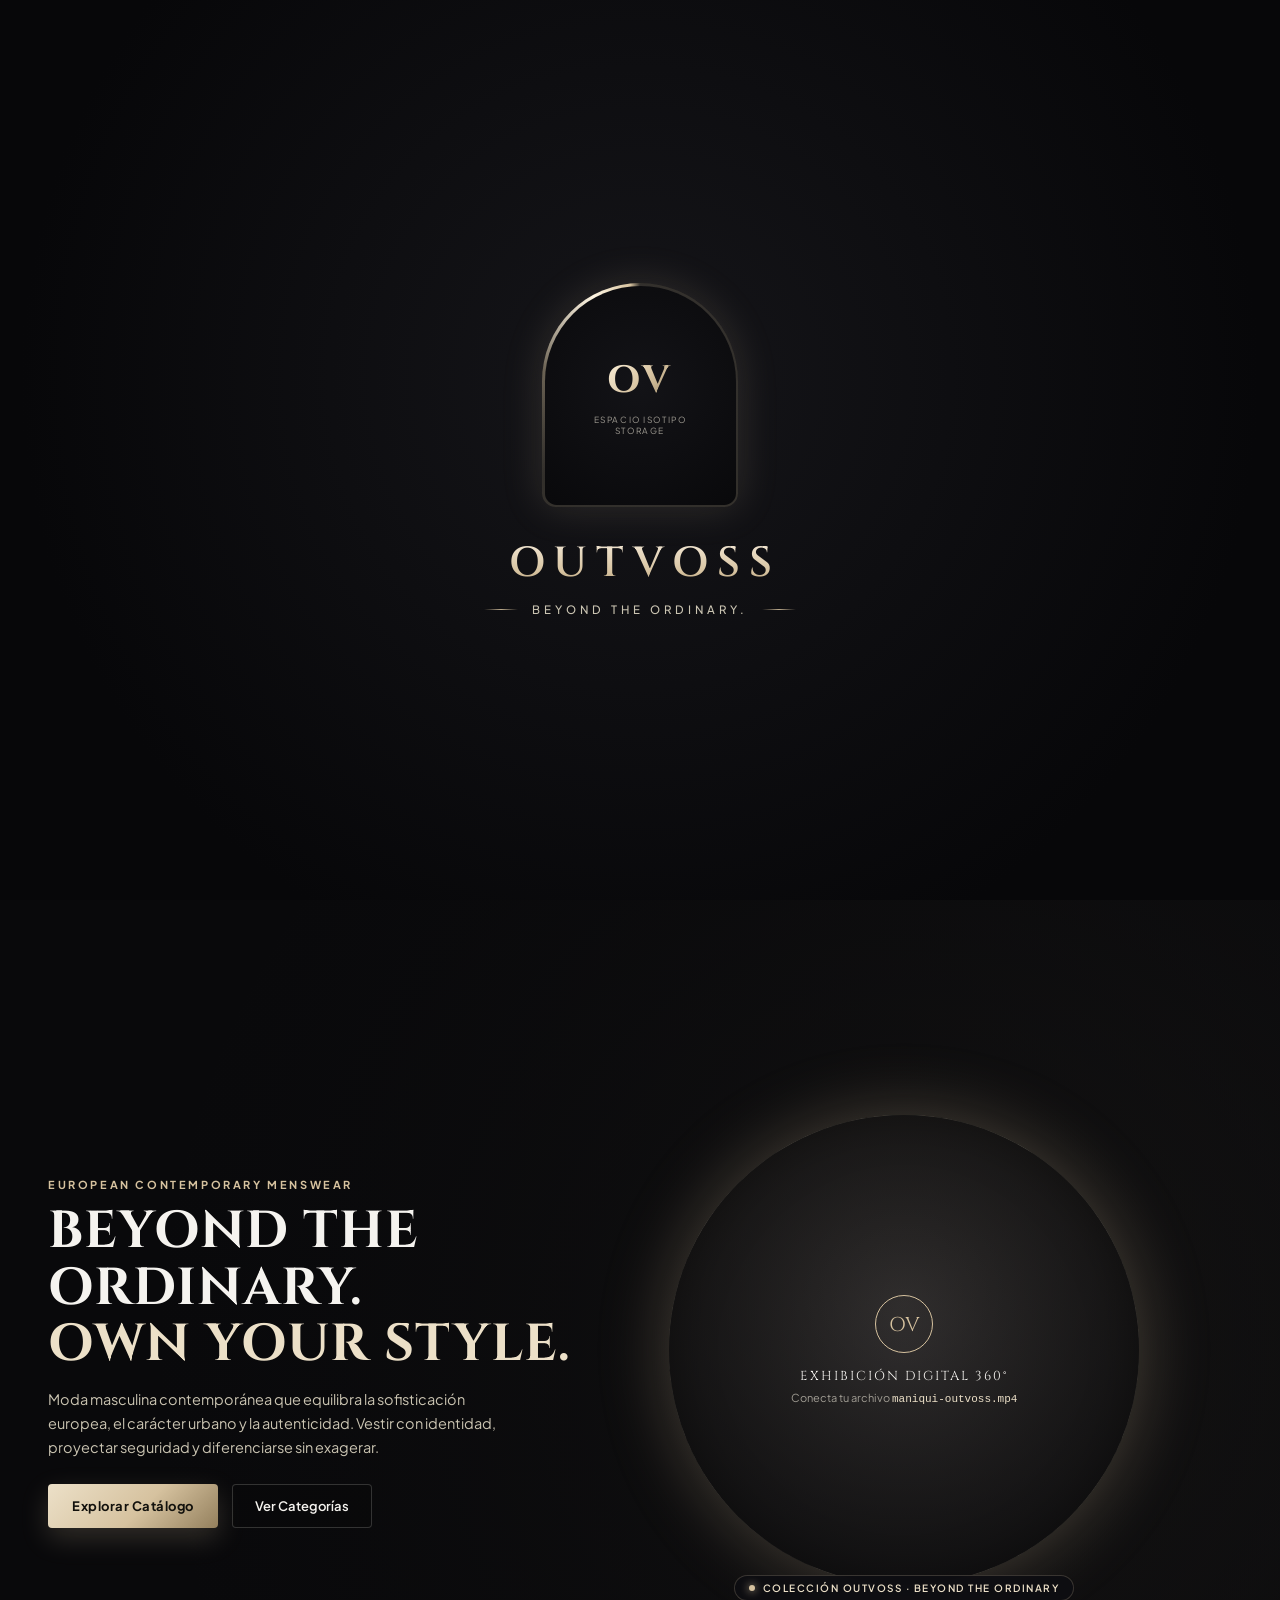
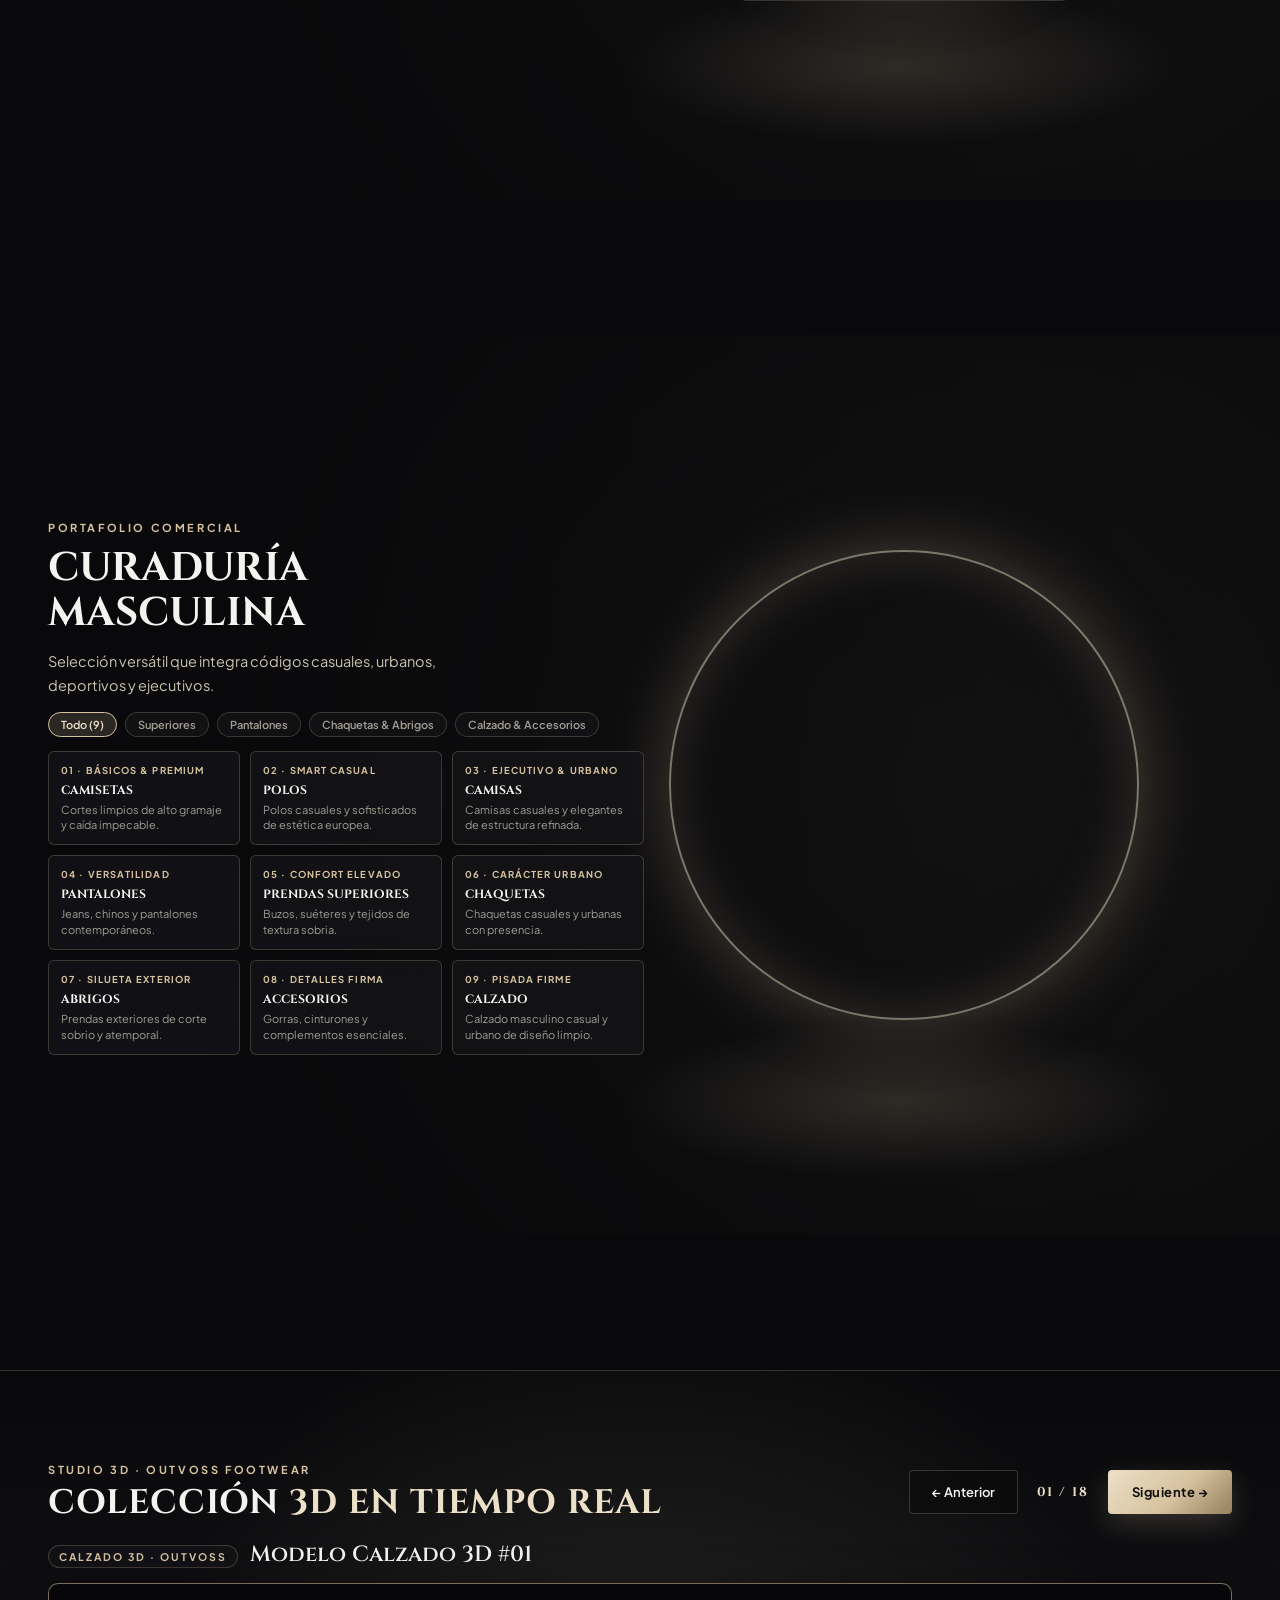
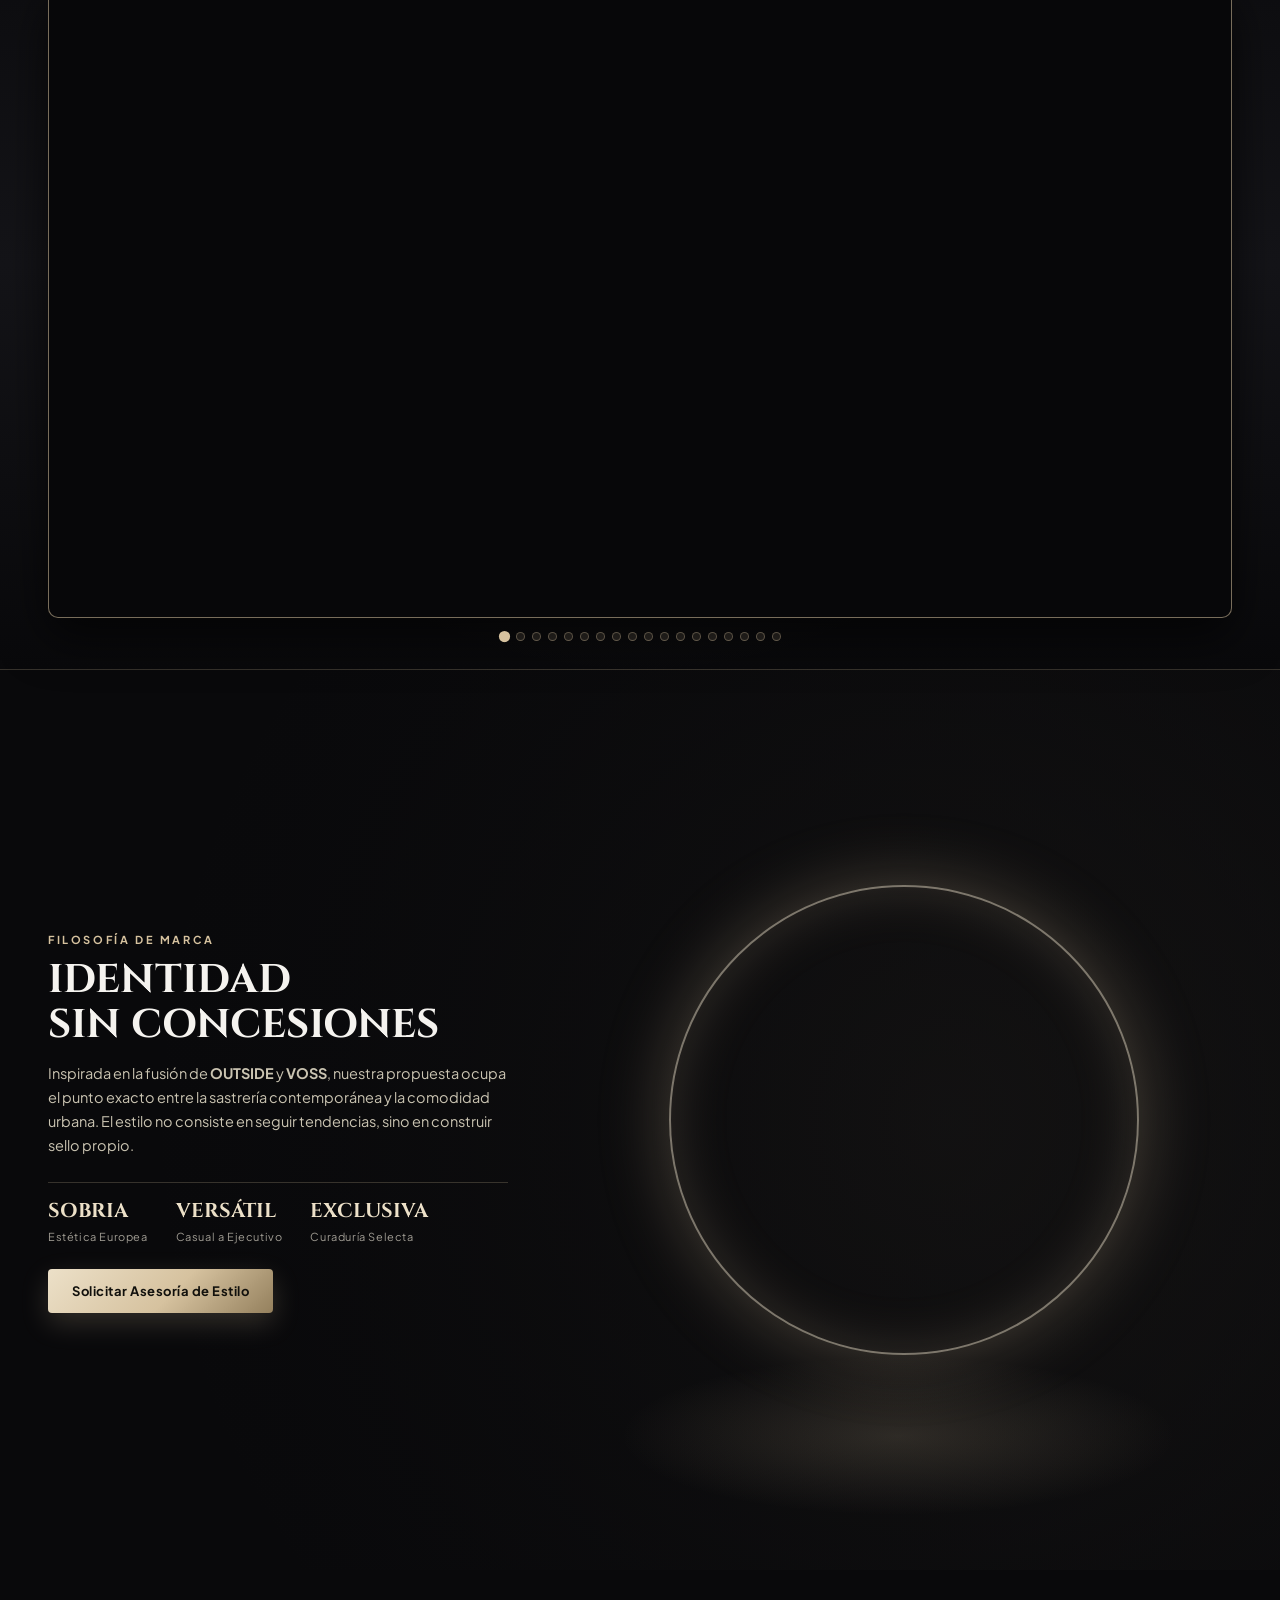
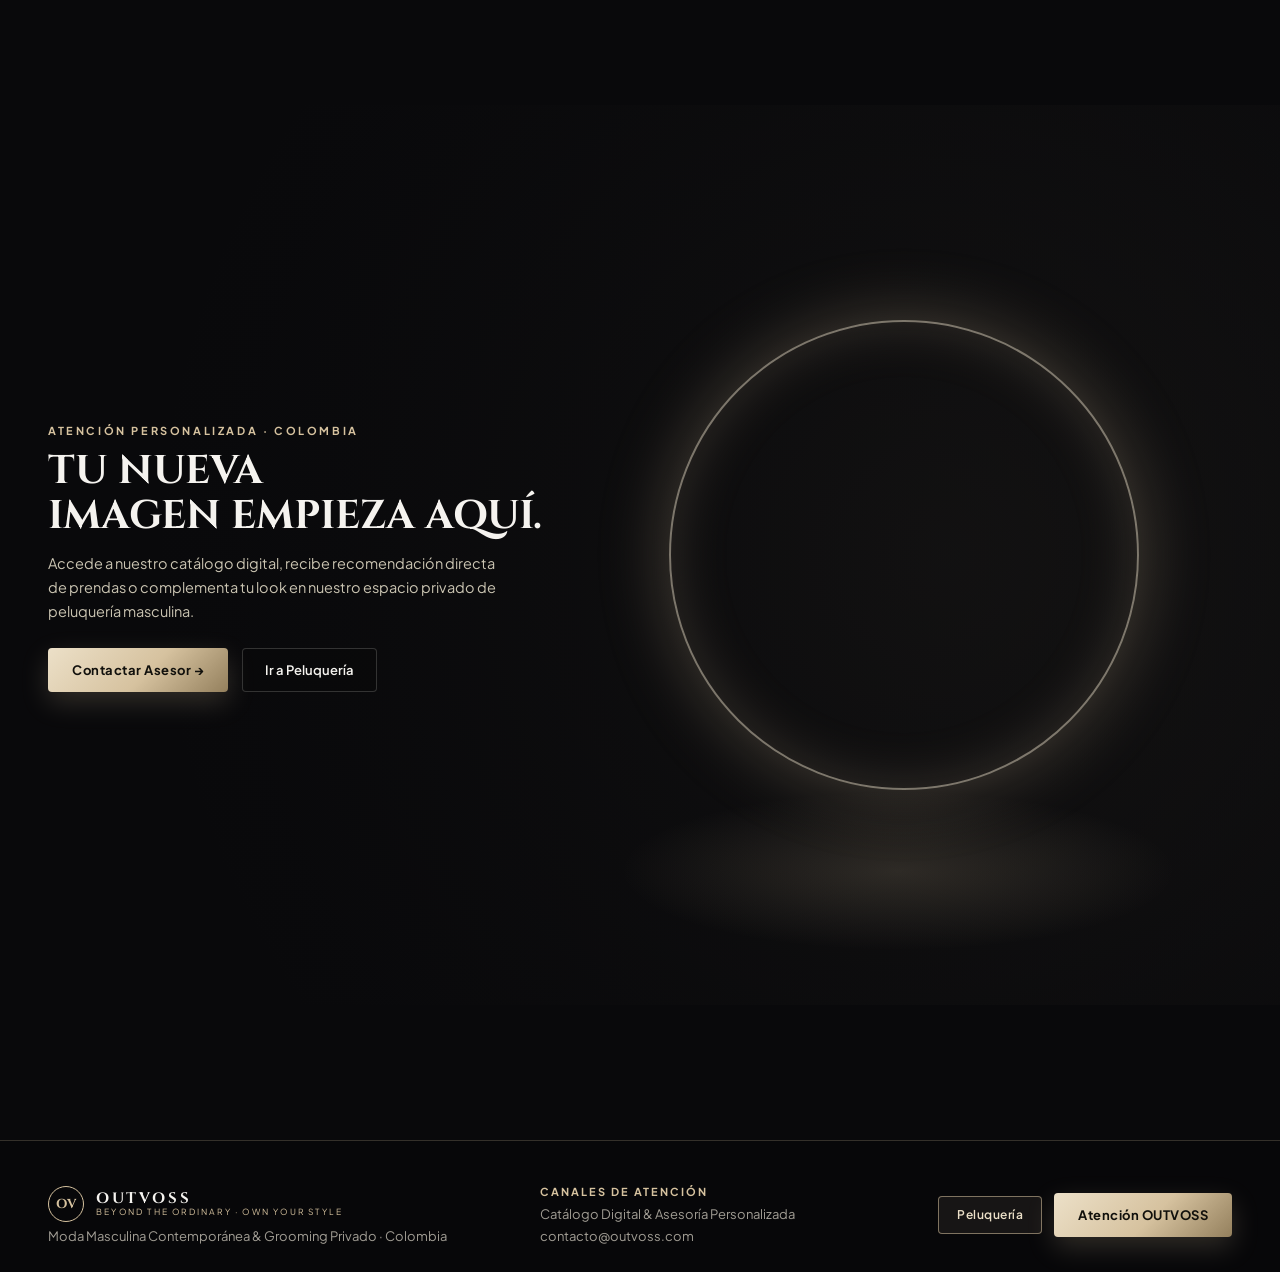
==== index.html @ 80d134b7 "Update index.html" ====
<!DOCTYPE html>
<html lang="es">
<head>
  <meta charset="UTF-8" />
  <meta name="viewport" content="width=device-width, initial-scale=1.0" />
  <title>OUTVOSS — Beyond The Ordinary. Own Your Style.</title>
  <link rel="preconnect" href="https://fonts.googleapis.com" />
  <link rel="preconnect" href="https://fonts.gstatic.com" crossorigin />
  <link href="https://fonts.googleapis.com/css2?family=Cinzel:wght@600;700&family=Plus+Jakarta+Sans:wght@400;500;600;700&display=swap" rel="stylesheet" />
  <link rel="stylesheet" href="styles.css" />
</head>
<body>
  <!-- PANTALLA DE ENTRADA / PRELOADER CON HAZ DE LUZ EN EL MARCO -->
  <div class="outvoss-intro-loader" id="outvossIntroLoader" aria-label="Cargando OUTVOSS">
    <div class="loader-center-stage">
      <!-- Marco en arco con el haz de luz recorriendo el borde -->
      <div class="arch-glow-frame">
        <div class="arch-inner-slot">
          <!-- PEGA AQUÍ EL LINK DE TU ISOTIPO EN PNG DESDE TU STORAGE -->
          <img
            id="loaderLogoImg"
            src=""
            alt="Emblema OUTVOSS"
            class="loader-logo-img hidden"
          />
          <!-- Respaldo geométrico mientras conectas la URL del Storage -->
          <div class="loader-logo-placeholder" id="loaderLogoPlaceholder">
            <span>OV</span>
            <small>ESPACIO ISOTIPO STORAGE</small>
          </div>
        </div>
      </div>

      <!-- Tipografía Oficial OUTVOSS debajo del marco -->
      <div class="loader-brand-lockup">
        <span class="loader-brand-title">OUTVOSS</span>
        <div class="loader-brand-tagline">
          <span class="tagline-line"></span>
          <span>BEYOND THE ORDINARY.</span>
          <span class="tagline-line"></span>
        </div>
      </div>
    </div>
  </div>

  <!-- HEADER GLOBAL DE MARCA -->
  <header class="site-header">

    <a href="#outvoss-inicio" class="brand" data-switch-view="outvoss">
      <!-- Símbolo minimalista geométrico OUTVOSS -->
      <span class="brand-crest" aria-label="Símbolo OUTVOSS">
        <svg width="18" height="18" viewBox="0 0 24 24" fill="none" stroke="currentColor" stroke-width="1.8">
          <polygon points="12 2 21 8.5 17.5 20 6.5 20 3 8.5 12 2" />
          <line x1="12" y1="2" x2="12" y2="20" />
        </svg>
      </span>
      <div class="brand-text">
        <span class="brand-name">OUTVOSS</span>
        <span class="brand-sub">EUROPEAN CONTEMPORARY MENSWEAR</span>
      </div>
    </a>

    <!-- Navegación dinámica según la vista activa -->
    <nav class="main-nav" id="navOutvoss">
      <a href="#outvoss-inicio">Inicio</a>
      <a href="#outvoss-portafolio">Portafolio</a>
      <a href="#outvoss-filosofia">Identidad</a>
      <a href="#outvoss-canales">Contacto</a>
    </nav>

    <nav class="main-nav hidden" id="navBarber">
      <a href="#barber-inicio">Inicio</a>
      <a href="#barber-servicios">Servicios</a>
      <a href="#barber-arte">El Arte</a>
      <a href="#barber-experiencia">Experiencia</a>
    </nav>

    <div class="header-actions">
      <button class="btn-nav-toggle" id="toggleBarberBtn" type="button">
        <span class="toggle-dot"></span>
        <span id="toggleBarberLabel">Peluquería</span>
      </button>
      <button class="btn-outline-champagne" id="headerActionBtn" type="button">Asesoría VIP</button>
    </div>
  </header>

  <main>
    <!-- =========================================================
         VISTA 1: UNIVERSO PRINCIPAL OUTVOSS (MODA & LIFESTYLE)
    ========================================================== -->
    <div class="view-container active" id="viewOutvoss">
      <!-- PORTADA CINEMATOGRÁFICA A PANTALLA COMPLETA (PRIMERA CAPA) -->
      <section class="cinema-hero-cover" id="outvossCinemaHero">
        <div class="cinema-player-stage">
          <!-- ENLACE DIRECTO .MP4 EN CLOUDINARY -->
          <video
            id="heroMp4Player"
            src="https://res.cloudinary.com/r3qer78t/video/upload/v1786299280/InShot_20260809_120513339.mp4"
            autoplay
            loop
            muted
            playsinline
            preload="metadata"
          ></video>

          <div class="cinema-poster-fallback" id="heroMp4Fallback">
            <span class="cinema-sigil">OUTVOSS</span>
            <p>REPRODUCTOR MULTIMEDIA MP4 DE FONDO</p>
            <small>Conecta tu enlace <code>.mp4</code> desde el código o panel de administración</small>
          </div>
        </div>

        <div class="cinema-scrim-overlay"></div>

        <div class="cinema-hero-overlay-content">
          <span class="eyebrow">EUROPEAN CONTEMPORARY MENSWEAR</span>
          <h1 class="cinema-display-title">OUTVOSS</h1>
          <p class="cinema-subtitle">OWN YOUR STYLE · ELEGANCIA EUROPEA Y CARÁCTER CONTEMPORÁNEO</p>

          <div class="cinema-cta-group">
            <a href="#scrollyOutvoss" class="btn-solid-champagne">Descubrir Colección ↓</a>
            <button class="btn-ghost" data-open-outvoss-modal type="button">Asesoría & Catálogo</button>
          </div>
        </div>
      </section>

      <!-- =========================================================
           PARTE 1 DE 4: ESCENA 0 — HERO OUTVOSS + EXHIBICIÓN DIGITAL
      ========================================================== -->
      <div class="scrolly-stage" id="scrollyOutvoss">
        <div class="sticky-viewport outvoss-bg-layer">
          <div class="bg-overlay-gradient"></div>
          <div class="ambient-halo" id="haloOutvoss"></div>
          <div class="floor-grid"></div>

          <!-- Contenedor circular del Video del Maniquí -->
          <div class="media-circle-wrap" id="mannequinMediaWrap">
            <div class="circle-video-frame">
              <!-- REEMPLAZA 'maniqui-outvoss.mp4' POR LA RUTA DE TU VIDEO -->
              <video id="mannequinVideo" src="maniqui-outvoss.mp4" autoplay loop muted playsinline></video>
              <div class="video-placeholder-ui" id="mannequinFallback">
                <span class="placeholder-sigil">OV</span>
                <p>EXHIBICIÓN DIGITAL 360°</p>
                <small>Conecta tu archivo <code>maniqui-outvoss.mp4</code></small>
              </div>
            </div>
            <div class="rotate-hud">
              <span class="hud-dot"></span>
              <span id="outvossHudText">COLECCIÓN OUTVOSS · BEYOND THE ORDINARY</span>
            </div>
          </div>

          <!-- ESCENA 0: HERO OUTVOSS -->
          <section class="story-panel active" data-outvoss-scene="0">
            <div class="panel-content left">
              <span class="eyebrow">EUROPEAN CONTEMPORARY MENSWEAR</span>
              <h1 class="display-title">BEYOND THE<br />ORDINARY.<br /><span class="champagne-text">OWN YOUR STYLE.</span></h1>
              <p class="lead-copy">
                Moda masculina contemporánea que equilibra la sofisticación europea, el carácter urbano y la autenticidad. Vestir con identidad, proyectar seguridad y diferenciarse sin exagerar.
              </p>
              <div class="cta-row">
                <button class="btn-solid-champagne" data-open-outvoss-modal type="button">Explorar Catálogo</button>
                <a href="#outvoss-portafolio" class="btn-ghost">Ver Categorías</a>
              </div>
            </div>
          </section>
        </div>

        <div class="scroll-anchor" id="outvoss-inicio"></div>
      </div>

      <!-- ESPACIO INTERMEDIO 1 (ENTRE PARTE 1 Y PARTE 2) -->
      <div class="outvoss-interlude-slot" id="outvossSlotEntre1y2"></div>

      <!-- =========================================================
           PARTE 2 DE 4: ESCENA 1 — CURADURÍA MASCULINA (9 CATEGORÍAS)
      ========================================================== -->
      <div class="scrolly-stage" id="scrollyOutvossParte2">
        <div class="sticky-viewport outvoss-bg-layer">
          <div class="bg-overlay-gradient"></div>
          <div class="ambient-halo" id="haloOutvossParte2"></div>
          <div class="floor-grid"></div>

          <!-- ESCENA 1: PORTAFOLIO DE PRODUCTOS (9 CATEGORÍAS) -->
          <section class="story-panel active" data-outvoss-scene="1">
            <div class="panel-content left wide-panel">
              <span class="eyebrow">PORTAFOLIO COMERCIAL</span>
              <h2 class="section-title">CURADURÍA<br />MASCULINA</h2>
              <p class="lead-copy compact">
                Selección versátil que integra códigos casuales, urbanos, deportivos y ejecutivos.
              </p>

              <div class="category-filter-pills" id="categoryPills">
                <button class="pill active" data-cat="todos" type="button">Todo (9)</button>
                <button class="pill" data-cat="superiores" type="button">Superiores</button>
                <button class="pill" data-cat="inferiores" type="button">Pantalones</button>
                <button class="pill" data-cat="exteriores" type="button">Chaquetas & Abrigos</button>
                <button class="pill" data-cat="complementos" type="button">Calzado & Accesorios</button>
              </div>

              <div class="catalog-grid" id="catalogGrid">
                <article class="catalog-card" data-group="superiores">
                  <span class="service-tag">01 · BÁSICOS & PREMIUM</span>
                  <h3>CAMISETAS</h3>
                  <p>Cortes limpios de alto gramaje y caída impecable.</p>
                </article>
                <article class="catalog-card" data-group="superiores">
                  <span class="service-tag">02 · SMART CASUAL</span>
                  <h3>POLOS</h3>
                  <p>Polos casuales y sofisticados de estética europea.</p>
                </article>
                <article class="catalog-card" data-group="superiores">
                  <span class="service-tag">03 · EJECUTIVO & URBANO</span>
                  <h3>CAMISAS</h3>
                  <p>Camisas casuales y elegantes de estructura refinada.</p>
                </article>
                <article class="catalog-card" data-group="inferiores">
                  <span class="service-tag">04 · VERSATILIDAD</span>
                  <h3>PANTALONES</h3>
                  <p>Jeans, chinos y pantalones contemporáneos.</p>
                </article>
                <article class="catalog-card" data-group="superiores">
                  <span class="service-tag">05 · CONFORT ELEVADO</span>
                  <h3>PRENDAS SUPERIORES</h3>
                  <p>Buzos, suéteres y tejidos de textura sobria.</p>
                </article>
                <article class="catalog-card" data-group="exteriores">
                  <span class="service-tag">06 · CARÁCTER URBANO</span>
                  <h3>CHAQUETAS</h3>
                  <p>Chaquetas casuales y urbanas con presencia.</p>
                </article>
                <article class="catalog-card" data-group="exteriores">
                  <span class="service-tag">07 · SILUETA EXTERIOR</span>
                  <h3>ABRIGOS</h3>
                  <p>Prendas exteriores de corte sobrio y atemporal.</p>
                </article>
                <article class="catalog-card" data-group="complementos">
                  <span class="service-tag">08 · DETALLES FIRMA</span>
                  <h3>ACCESORIOS</h3>
                  <p>Gorras, cinturones y complementos esenciales.</p>
                </article>
                <article class="catalog-card" data-group="complementos">
                  <span class="service-tag">09 · PISADA FIRME</span>
                  <h3>CALZADO</h3>
                  <p>Calzado masculino casual y urbano de diseño limpio.</p>
                </article>
              </div>
            </div>
          </section>
        </div>

        <div class="scroll-anchor" id="outvoss-portafolio"></div>
      </div>

      <!-- ESPACIO INTERMEDIO 2: PANTALLA 3D DEL TAMAÑO DE LA PORTADA (TRAS SECCIÓN 2) -->
      <div class="outvoss-interlude-slot" id="outvossSlotEntre2y3">
        <section class="outvoss-3d-hero-screen" id="outvoss3dStageScreen" aria-label="Pantalla de Modelos 3D">
          <div class="screen-3d-top-bar">
            <div class="screen-3d-heading-group">
              <span class="eyebrow">STUDIO 3D · OUTVOSS FOOTWEAR</span>
              <h2 class="screen-3d-title">COLECCIÓN <span class="champagne-text">3D EN TIEMPO REAL</span></h2>
            </div>

            <div class="screen-3d-controls">
              <button type="button" class="btn-ghost" id="prev3dShoeBtn" aria-label="Modelo anterior">← Anterior</button>
              <span class="screen-3d-counter" id="shoe3dCounter">01 / 18</span>
              <button type="button" class="btn-solid-champagne" id="next3dShoeBtn" aria-label="Siguiente modelo">Siguiente →</button>
            </div>
          </div>

          <div class="screen-3d-model-banner">
            <span class="screen-3d-category" id="shoe3dCategory">URBANO</span>
            <h3 class="screen-3d-model-name" id="shoe3dTitle">Modelo 3D OUTVOSS</h3>
          </div>

          <div class="screen-3d-viewer-box">
            <iframe
              id="shoe3dIframe"
              title="Visor de Modelos 3D OUTVOSS"
              frameborder="0"
              allowfullscreen
              mozallowfullscreen="true"
              webkitallowfullscreen="true"
              allow="autoplay; fullscreen; xr-spatial-tracking"
              xr-spatial-tracking
              execution-while-out-of-viewport
              execution-while-not-rendered
              web-share
              src=""
            ></iframe>
          </div>

          <div class="screen-3d-dots" id="shoe3dDots" role="tablist" aria-label="Selector de modelos 3D"></div>
        </section>
      </div>

      <!-- =========================================================
           PARTE 3 DE 4: ESCENA 2 — IDENTIDAD SIN CONCESIONES
      ========================================================== -->
      <div class="scrolly-stage" id="scrollyOutvossParte3">
        <div class="sticky-viewport outvoss-bg-layer">
          <div class="bg-overlay-gradient"></div>
          <div class="ambient-halo" id="haloOutvossParte3"></div>
          <div class="floor-grid"></div>

          <!-- ESCENA 2: IDENTIDAD Y FILOSOFÍA -->
          <section class="story-panel active" data-outvoss-scene="2">
            <div class="panel-content left">
              <span class="eyebrow">FILOSOFÍA DE MARCA</span>
              <h2 class="section-title">IDENTIDAD<br />SIN CONCESIONES</h2>
              <p class="lead-copy">
                Inspirada en la fusión de <strong>OUTSIDE</strong> y <strong>VOSS</strong>, nuestra propuesta ocupa el punto exacto entre la sastrería contemporánea y la comodidad urbana. El estilo no consiste en seguir tendencias, sino en construir sello propio.
              </p>
              <div class="craft-metrics">
                <div class="metric">
                  <strong>SOBRIA</strong>
                  <span>Estética Europea</span>
                </div>
                <div class="metric">
                  <strong>VERSÁTIL</strong>
                  <span>Casual a Ejecutivo</span>
                </div>
                <div class="metric">
                  <strong>EXCLUSIVA</strong>
                  <span>Curaduría Selecta</span>
                </div>
              </div>
              <button class="btn-solid-champagne" data-open-outvoss-modal type="button">Solicitar Asesoría de Estilo</button>
            </div>
          </section>
        </div>

        <div class="scroll-anchor" id="outvoss-filosofia"></div>
      </div>

      <!-- ESPACIO INTERMEDIO 3 (ENTRE PARTE 3 Y PARTE 4) -->
      <div class="outvoss-interlude-slot" id="outvossSlotEntre3y4"></div>

      <!-- =========================================================
           PARTE 4 DE 4: ESCENA 3 — TU NUEVA IMAGEN EMPIEZA AQUÍ
      ========================================================== -->
      <div class="scrolly-stage" id="scrollyOutvossParte4">
        <div class="sticky-viewport outvoss-bg-layer">
          <div class="bg-overlay-gradient"></div>
          <div class="ambient-halo" id="haloOutvossParte4"></div>
          <div class="floor-grid"></div>

          <!-- ESCENA 3: CANALES Y PROYECCIÓN -->
          <section class="story-panel active" data-outvoss-scene="3">
            <div class="panel-content left">
              <span class="eyebrow">ATENCIÓN PERSONALIZADA · COLOMBIA</span>
              <h2 class="section-title">TU NUEVA<br />IMAGEN EMPIEZA AQUÍ.</h2>
              <p class="lead-copy">
                Accede a nuestro catálogo digital, recibe recomendación directa de prendas o complementa tu look en nuestro espacio privado de peluquería masculina.
              </p>
              <div class="cta-row">
                <button class="btn-solid-champagne" data-open-outvoss-modal type="button">Contactar Asesor →</button>
                <button class="btn-ghost" data-switch-view="barber" type="button">Ir a Peluquería</button>
              </div>
            </div>
          </section>
        </div>

        <div class="scroll-anchor" id="outvoss-canales"></div>
      </div>
    </div>

    <!-- =========================================================
         VISTA 2: SERVICIO DE PELUQUERÍA (CONSERVADO + VIDEO EN CÍRCULO)
    ========================================================== -->
    <div class="view-container hidden" id="viewBarber">
      <div class="scrolly-stage" id="scrollyBarber">
        <!-- Capa de imagen de fondo configurable para PELUQUERÍA -->
        <div class="sticky-viewport barber-bg-layer">
          <div class="bg-overlay-gradient"></div>
          <div class="ambient-halo" id="haloBarber"></div>
          <div class="floor-grid"></div>

          <!-- Contenedor circular del Video de Peluquería (reemplaza la silla dibujada) -->
          <div class="media-circle-wrap" id="barberMediaWrap">
            <div class="circle-video-frame">
              <!-- REEMPLAZA 'video-peluqueria.mp4' POR LA RUTA DE TU VIDEO -->
              <video id="barberVideo" src="video-peluqueria.mp4" autoplay loop muted playsinline></video>
              <div class="video-placeholder-ui" id="barberFallback">
                <span class="placeholder-sigil">TB</span>
                <p>GROOMING STUDIO</p>
                <small>Conecta tu archivo <code>video-peluqueria.mp4</code></small>
              </div>
            </div>
            <div class="rotate-hud">
              <span class="hud-dot"></span>
              <span>SERVICIO EXCLUSIVO OUTVOSS · RESERVA TU SILLÓN</span>
            </div>
          </div>

          <section class="story-panel active" data-barber-scene="0">
            <div class="panel-content left">
              <span class="eyebrow">SALÓN MASCULINO PREMIUM · OUTVOSS</span>
              <h1 class="display-title">PRECISIÓN.<br />ESTILO.<br />CONFIANZA.</h1>
              <p class="lead-copy">
                Entra en un santuario de cuidado personal elevado, diseñado a la medida del caballero moderno.
                Cortes de autor, afeitados a navaja con toalla caliente y oficio atemporal.
              </p>
              <div class="cta-row">
                <button class="btn-solid-champagne" data-open-booking type="button">Reservar Cita</button>
                <a href="#barber-servicios" class="btn-ghost">Explorar Servicios</a>
              </div>
            </div>
          </section>

          <section class="story-panel" data-barber-scene="1">
            <div class="panel-content left">
              <span class="eyebrow">RITUALES EXCLUSIVOS</span>
              <h2 class="section-title">EXPERIENCIA<br />INSIGNIA</h2>
              <p class="lead-copy">
                Cada sesión comienza con un diagnóstico anatómico y finaliza con un detallado de máxima precisión.
              </p>
              <div class="service-cards">
                <article class="service-card">
                  <span class="service-tag">01 · $55</span>
                  <h3>CORTE DE CABELLO</h3>
                  <p>Arquitectura a tijera sobre peine, desvanecido a piel y lavado botánico.</p>
                  <button class="card-link" data-open-booking type="button">Seleccionar →</button>
                </article>
                <article class="service-card">
                  <span class="service-tag">02 · $40</span>
                  <h3>ESCULPIDO DE BARBA</h3>
                  <p>Perfilado a navaja libre, aceites esenciales al vapor y bálsamo de madera de cedro.</p>
                  <button class="card-link" data-open-booking type="button">Seleccionar →</button>
                </article>
                <article class="service-card">
                  <span class="service-tag">03 · $85</span>
                  <h3>ESTILISMO PREMIUM</h3>
                  <p>Corte completo, afeitado real con espuma caliente, acupresión craneal y peinado.</p>
                  <button class="card-link" data-open-booking type="button">Seleccionar →</button>
                </article>
              </div>
            </div>
          </section>

          <section class="story-panel" data-barber-scene="2">
            <div class="panel-content left">
              <span class="eyebrow">INGENIERÍA DE HERENCIA</span>
              <h2 class="section-title">EL ARTE</h2>
              <p class="lead-copy">
                Desde tijeras de acero japonés afiladas a mano hasta sillones hidráulicos de hierro fundido, cada detalle está construido para el equilibrio, la ergonomía y el lujo perdurable.
              </p>
              <div class="craft-metrics">
                <div class="metric">
                  <strong>360°</strong>
                  <span>Eje Hidráulico</span>
                </div>
                <div class="metric">
                  <strong>45 MIN</strong>
                  <span>Sesión Dedicada</span>
                </div>
                <div class="metric">
                  <strong>100%</strong>
                  <span>Acabado a Medida</span>
                </div>
              </div>
              <button class="btn-solid-champagne" data-open-booking type="button">Reserva Tu Sillón</button>
            </div>
          </section>

          <section class="story-panel" data-barber-scene="3">
            <div class="panel-content left">
              <span class="eyebrow">CUPOS DIARIOS LIMITADOS</span>
              <h2 class="section-title">TU PRÓXIMO LOOK<br />EMPIEZA AQUÍ.</h2>
              <p class="lead-copy">
                Toma asiento bajo el halo. Asegura tu barbero maestro preferido y tu horario de llegada en segundos.
              </p>
              <div class="cta-row">
                <button class="btn-solid-champagne" data-open-booking type="button">Reservar Cita →</button>
                <button class="btn-ghost" data-switch-view="outvoss" type="button">← Volver a Tienda OUTVOSS</button>
              </div>
            </div>
          </section>
        </div>

        <div class="scroll-anchor" id="barber-inicio"></div>
        <div class="scroll-anchor" id="barber-servicios"></div>
        <div class="scroll-anchor" id="barber-arte"></div>
        <div class="scroll-anchor" id="barber-experiencia"></div>
      </div>
    </div>
  </main>

  <!-- FOOTER UNIFICADO OUTVOSS -->
  <footer class="site-footer">
    <div class="footer-inner">
      <div class="footer-col">
        <div class="brand">
          <span class="brand-crest">OV</span>
          <div class="brand-text">
            <span class="brand-name">OUTVOSS</span>
            <span class="brand-sub">BEYOND THE ORDINARY · OWN YOUR STYLE</span>
          </div>
        </div>
        <p class="footer-note">Moda Masculina Contemporánea & Grooming Privado · Colombia</p>
      </div>

      <div class="footer-col">
        <span class="footer-heading">CANALES DE ATENCIÓN</span>
        <p class="footer-note">Catálogo Digital & Asesoría Personalizada</p>
        <p class="footer-note">contacto@outvoss.com</p>
      </div>

      <div class="footer-col align-end footer-cta-group">
        <button class="btn-outline-champagne" data-switch-view="barber" type="button">Peluquería</button>
        <button class="btn-solid-champagne" data-open-outvoss-modal type="button">Atención OUTVOSS</button>
      </div>
    </div>
  </footer>

  <!-- MODAL 1: ATENCIÓN / CATÁLOGO OUTVOSS -->
  <div class="modal-backdrop" id="outvossModal" aria-hidden="true">
    <div class="modal-card">
      <div class="modal-top">
        <span class="eyebrow">OUTVOSS CONCIERGE</span>
        <button class="modal-close" id="closeOutvossModalBtn" type="button">✕</button>
      </div>
      <h3 class="modal-title">Asesoría & Catálogo</h3>
      <form class="booking-form" id="outvossForm">
        <label>
          <span>Categoría de Interés</span>
          <select id="outvossCategorySelect">
            <option value="Camisetas & Polos">Camisetas & Polos</option>
            <option value="Camisas & Prendas Superiores">Camisas & Prendas Superiores</option>
            <option value="Pantalones (Jeans / Chinos)">Pantalones (Jeans / Chinos)</option>
            <option value="Chaquetas & Abrigos">Chaquetas & Abrigos</option>
            <option value="Accesorios & Calzado">Accesorios & Calzado</option>
            <option value="Asesoría de Imagen Completa">Asesoría de Imagen Completa</option>
          </select>
        </label>
        <label>
          <span>Tu Nombre</span>
          <input type="text" id="outvossClientName" placeholder="Ej. Carlos Mendoza" required />
        </label>
        <label>
          <span>WhatsApp o Correo de Contacto</span>
          <input type="text" id="outvossClientContact" placeholder="+57 300 000 0000" required />
        </label>
        <button class="btn-solid-champagne full-width" type="submit">Solicitar Catálogo</button>
      </form>
      <div class="booking-success" id="outvossSuccess">
        <strong>Solicitud Registrada.</strong>
        <p id="outvossConfirmText"></p>
      </div>
    </div>
  </div>

  <!-- MODAL 2: RESERVA DE PELUQUERÍA (CONSERVADO) -->
  <div class="modal-backdrop" id="bookingModal" aria-hidden="true">
    <div class="modal-card">
      <div class="modal-top">
        <span class="eyebrow">RESERVAR SESIÓN · PELUQUERÍA</span>
        <button class="modal-close" id="closeModalBtn" type="button">✕</button>
      </div>
      <h3 class="modal-title">Reserva Tu Sillón</h3>
      <form class="booking-form" id="bookingForm">
        <label>
          <span>Servicio</span>
          <select id="serviceSelect">
            <option value="Corte de Cabello — $55">Corte de Cabello — $55</option>
            <option value="Esculpido de Barba — $40">Esculpido de Barba — $40</option>
            <option value="Estilismo Premium — $85">Estilismo Premium — $85</option>
          </select>
        </label>
        <label>
          <span>Nombre Completo</span>
          <input type="text" id="clientName" placeholder="Alexander Miller" required />
        </label>
        <label>
          <span>Hora Preferida</span>
          <input type="time" id="clientTime" value="15:00" required />
        </label>
        <button class="btn-solid-champagne full-width" type="submit">Confirmar Reserva</button>
      </form>
      <div class="booking-success" id="bookingSuccess">
        <strong>Sillón Reservado.</strong>
        <p id="bookingConfirmText"></p>
      </div>
    </div>
  </div>

  <script src="app.js"></script>
</body>
</html>
---- styles.css ----
:root {
  /* Paleta Oficial OUTVOSS */
  --bg-black: #09090b;
  --bg-graphite: #141418;
  --surface-glass: rgba(20, 20, 24, 0.80);
  --ivory: #f5f3ef;
  --sand: #e5dec9;
  --text-secondary: #a19d94;
  --champagne: #d6c29f;
  --champagne-light: #ece0c8;
  --champagne-dark: #94805d;
  --border-subtle: rgba(214, 194, 159, 0.22);
  --border-strong: rgba(214, 194, 159, 0.55);
  --ease-luxury: cubic-bezier(0.22, 1, 0.36, 1);
  --neu-surface: #16161a;
  --neu-dark: #040405;
  --neu-light: #25252c;

  /* IMÁGENES DE FONDO POR SECCIÓN (Cambia las rutas por tus imágenes reales) */
  --bg-outvoss-image: url('fondo-outvoss.jpg');
}

* { box-sizing: border-box; margin: 0; padding: 0; }

html {
  scroll-behavior: smooth;
  background: var(--bg-black);
  color: var(--ivory);
  font-family: 'Plus Jakarta Sans', -apple-system, BlinkMacSystemFont, sans-serif;
}

body { background: var(--bg-black); overflow-x: hidden; }

.hidden { display: none !important; }

a:focus-visible,
button:focus-visible,
input:focus-visible,
select:focus-visible {
  outline: 2px solid var(--champagne-light);
  outline-offset: 2px;
}

/* =========================================================
   PANTALLA DE CARGA INICIAL CON HAZ DE LUZ EN MARCO ARCO
========================================================== */
.outvoss-intro-loader {
  position: fixed;
  inset: 0;
  z-index: 9999;
  background: radial-gradient(circle at 50% 42%, #151519 0%, #070709 75%);
  display: flex;
  align-items: center;
  justify-content: center;
  padding: 24px;
  transition: opacity 0.85s var(--ease-luxury), visibility 0.85s ease;
}

.outvoss-intro-loader.is-dismissed { opacity: 0; visibility: hidden; pointer-events: none; }

.loader-center-stage { display: flex; flex-direction: column; align-items: center; text-align: center; }

.arch-glow-frame {
  position: relative;
  width: 196px;
  height: 224px;
  border-radius: 100px 100px 14px 14px;
  padding: 2.5px;
  overflow: hidden;
  display: flex;
  align-items: center;
  justify-content: center;
  background: rgba(214, 194, 159, 0.14);
  box-shadow: 0 0 42px rgba(214, 194, 159, 0.16), inset 0 0 20px rgba(214, 194, 159, 0.08);
  margin-bottom: 28px;
}

.arch-glow-frame::before {
  content: '';
  position: absolute;
  width: 340px;
  height: 340px;
  background: conic-gradient(from 0deg, transparent 0deg, transparent 230deg, rgba(214, 194, 159, 0.35) 285deg, #fff6e3 335deg, var(--champagne) 355deg, transparent 360deg);
  animation: borderLightSweep 2.4s linear infinite;
}

.arch-inner-slot {
  position: relative;
  z-index: 2;
  width: 100%;
  height: 100%;
  border-radius: 98px 98px 12px 12px;
  background: radial-gradient(circle at 50% 45%, #131317 0%, #09090b 100%);
  display: flex;
  align-items: center;
  justify-content: center;
  padding: 24px;
  overflow: hidden;
}

.loader-logo-img { width: 100%; height: 100%; object-fit: contain; display: block; }

.loader-logo-placeholder { display: flex; flex-direction: column; align-items: center; justify-content: center; gap: 8px; }

.loader-logo-placeholder span {
  font-family: 'Cinzel', serif;
  font-size: 38px;
  font-weight: 700;
  letter-spacing: 3px;
  background: linear-gradient(135deg, #fff4df 0%, var(--champagne) 55%, var(--champagne-dark) 100%);
  -webkit-background-clip: text;
  background-clip: text;
  -webkit-text-fill-color: transparent;
}

.loader-logo-placeholder small { font-size: 8.5px; letter-spacing: 1.6px; color: var(--text-secondary); }

.loader-brand-lockup { display: flex; flex-direction: column; align-items: center; gap: 10px; animation: loaderFadeUp 0.9s var(--ease-luxury) forwards; }

.loader-brand-title {
  font-family: 'Cinzel', serif;
  font-size: clamp(28px, 5vw, 42px);
  font-weight: 600;
  letter-spacing: 9px;
  padding-left: 9px;
  background: linear-gradient(180deg, #f8efe0 0%, var(--champagne) 65%, #9e8965 100%);
  -webkit-background-clip: text;
  background-clip: text;
  -webkit-text-fill-color: transparent;
}

.loader-brand-tagline {
  display: flex;
  align-items: center;
  gap: 14px;
  font-size: clamp(9.5px, 1.4vw, 11.5px);
  font-weight: 500;
  letter-spacing: 4px;
  color: var(--sand);
  opacity: 0.88;
}

.tagline-line { width: 34px; height: 1px; background: linear-gradient(90deg, transparent, var(--champagne), transparent); }

@keyframes borderLightSweep { 0% { transform: rotate(0deg); } 100% { transform: rotate(360deg); } }
@keyframes loaderFadeUp { 0% { opacity: 0; transform: translateY(10px); } 100% { opacity: 1; transform: translateY(0); } }

/* =========================================================
   PORTADA MULTIMEDIA A PANTALLA COMPLETA (VIDEO DE FONDO)
========================================================== */
.cinema-hero-cover {
  position: relative;
  width: 100%;
  min-height: 100vh;
  height: 100vh;
  height: 100svh;
  overflow: hidden;
  display: flex;
  align-items: center;
  justify-content: flex-start;
  background: var(--bg-black);
  z-index: 10;
}

.cinema-player-stage { position: absolute; inset: 0; width: 100%; height: 100%; overflow: hidden; z-index: 1; }
.cinema-player-stage video { width: 100%; height: 100%; object-fit: cover; display: block; }

.cinema-poster-fallback {
  position: absolute;
  inset: 0;
  display: flex;
  flex-direction: column;
  align-items: center;
  justify-content: center;
  text-align: center;
  padding: 24px;
  background: radial-gradient(circle at 65% 45%, rgba(214, 194, 159, 0.14), transparent 55%), linear-gradient(160deg, #09090b 0%, #141418 60%, #09090b 100%);
  pointer-events: none;
}

.cinema-poster-fallback.hidden { display: none; }

.cinema-sigil { font-family: 'Cinzel', serif; font-size: clamp(28px, 4vw, 44px); letter-spacing: 8px; color: var(--champagne); opacity: 0.45; margin-bottom: 10px; }
.cinema-poster-fallback p { font-size: 12px; letter-spacing: 2.2px; color: var(--ivory); opacity: 0.8; margin-bottom: 6px; }
.cinema-poster-fallback small { font-size: 11.5px; color: var(--text-secondary); }
.cinema-poster-fallback code { color: var(--champagne-light); }

.cinema-scrim-overlay {
  position: absolute;
  inset: 0;
  background:
    linear-gradient(90deg, rgba(9, 9, 11, 0.88) 0%, rgba(9, 9, 11, 0.56) 52%, rgba(9, 9, 11, 0.36) 100%),
    linear-gradient(180deg, rgba(9, 9, 11, 0.45) 0%, transparent 25%, transparent 72%, rgba(9, 9, 11, 0.92) 100%);
  pointer-events: none;
  z-index: 2;
}

.cinema-hero-overlay-content { position: relative; z-index: 5; max-width: 720px; padding: 88px 48px 36px; }

.cinema-display-title {
  font-family: 'Cinzel', serif;
  font-size: clamp(38px, 5.4vw, 68px);
  font-weight: 700;
  line-height: 1.04;
  letter-spacing: 1.5px;
  margin-bottom: 14px;
  text-shadow: 0 8px 30px rgba(0, 0, 0, 0.65);
}

.cinema-subtitle { font-size: clamp(12px, 1.3vw, 14px); font-weight: 600; letter-spacing: 2.2px; color: var(--sand); margin-bottom: 26px; }
.cinema-cta-group { display: flex; align-items: center; gap: 14px; flex-wrap: wrap; margin-bottom: 22px; }

/* =========================================================
   PANTALLA 3D DEL TAMAÑO DE LA PORTADA
========================================================== */
.outvoss-3d-hero-screen {
  position: relative;
  width: 100%;
  min-height: 100vh;
  height: 100vh;
  height: 100svh;
  padding: 86px 48px 28px;
  display: flex;
  flex-direction: column;
  justify-content: space-between;
  gap: 14px;
  background: radial-gradient(circle at 50% 45%, rgba(214, 194, 159, 0.12), transparent 62%), linear-gradient(180deg, #09090b 0%, #141418 55%, #09090b 100%);
  border-top: 1px solid var(--border-subtle);
  border-bottom: 1px solid var(--border-subtle);
  z-index: 15;
}

.screen-3d-top-bar { display: flex; align-items: center; justify-content: space-between; gap: 18px; flex-wrap: wrap; }
.screen-3d-heading-group .eyebrow { margin-bottom: 4px; }
.screen-3d-title { font-family: 'Cinzel', serif; font-size: clamp(22px, 2.8vw, 34px); font-weight: 700; letter-spacing: 1px; }
.screen-3d-controls { display: flex; align-items: center; gap: 12px; }
.screen-3d-counter { font-family: 'Cinzel', serif; font-size: 13px; font-weight: 700; letter-spacing: 2px; color: var(--champagne-light); min-width: 66px; text-align: center; }
.screen-3d-model-banner { display: flex; align-items: baseline; gap: 12px; flex-wrap: wrap; }

.screen-3d-category {
  font-size: 10.5px;
  font-weight: 700;
  letter-spacing: 2px;
  color: var(--champagne);
  padding: 4px 10px;
  border-radius: 999px;
  border: 1px solid var(--border-subtle);
  background: rgba(20, 20, 24, 0.85);
}

.screen-3d-model-name { font-family: 'Cinzel', serif; font-size: clamp(16px, 2vw, 22px); font-weight: 600; color: var(--ivory); }

.screen-3d-viewer-box {
  position: relative;
  flex: 1 1 auto;
  width: 100%;
  min-height: 260px;
  border-radius: 10px;
  overflow: hidden;
  border: 1px solid var(--border-strong);
  background: #070709;
  box-shadow: 0 18px 48px rgba(0, 0, 0, 0.65);
}

.screen-3d-viewer-box iframe { width: 100%; height: 100%; display: block; }

.screen-3d-dots { display: flex; align-items: center; justify-content: center; gap: 7px; flex-wrap: wrap; }

.screen-3d-dot {
  width: 9px;
  height: 9px;
  border-radius: 50%;
  border: 1px solid var(--border-strong);
  background: rgba(214, 194, 159, 0.16);
  cursor: pointer;
  transition: transform 0.2s ease, background-color 0.2s ease;
}

.screen-3d-dot.active { background: var(--champagne); transform: scale(1.25); }

/* =========================================================
   HEADER
========================================================== */
.site-header {
  position: fixed;
  top: 0;
  left: 0;
  right: 0;
  height: 78px;
  padding: 0 48px;
  display: flex;
  align-items: center;
  justify-content: space-between;
  gap: 20px;
  background: linear-gradient(180deg, rgba(9, 9, 11, 0.94) 0%, rgba(9, 9, 11, 0.45) 75%, rgba(9, 9, 11, 0) 100%);
  backdrop-filter: blur(10px);
  z-index: 60;
}

.brand { display: flex; align-items: center; gap: 12px; text-decoration: none; color: var(--ivory); flex-shrink: 0; }

.brand-crest {
  width: 36px;
  height: 36px;
  border-radius: 50%;
  border: 1.5px solid var(--champagne);
  display: flex;
  align-items: center;
  justify-content: center;
  font-family: 'Cinzel', serif;
  font-size: 13px;
  font-weight: 700;
  color: var(--champagne);
}

.brand-text { display: flex; flex-direction: column; line-height: 1.15; }
.brand-name { font-family: 'Cinzel', serif; font-size: 15px; font-weight: 700; letter-spacing: 2.6px; }
.brand-sub { font-size: 8.5px; letter-spacing: 2.2px; color: var(--champagne); }

.main-nav { display: flex; gap: 28px; }

.main-nav a {
  text-decoration: none;
  color: var(--text-secondary);
  font-size: 13px;
  font-weight: 500;
  letter-spacing: 0.5px;
  white-space: nowrap;
  transition: color 0.25s ease;
}

.main-nav a:hover { color: var(--champagne-light); }

.header-actions { display: flex; align-items: center; gap: 12px; flex-shrink: 0; }

.nav-toggle {
  display: none;
  width: 40px;
  height: 36px;
  align-items: center;
  justify-content: center;
  border-radius: 6px;
  border: 1px solid var(--border-strong);
  background: rgba(20, 20, 24, 0.85);
  color: var(--champagne-light);
  font-size: 18px;
  line-height: 1;
  cursor: pointer;
}

/* Enlace a la página de Peluquería (en el header) */
.btn-nav-toggle {
  height: 32px;
  width: 118px;
  min-width: 118px;
  max-width: 118px;
  padding: 0 10px;
  border-radius: 999px;
  border: 1px solid var(--border-strong);
  background: rgba(20, 20, 24, 0.85);
  color: var(--ivory);
  text-decoration: none;
  font-family: inherit;
  font-size: 10.5px;
  font-weight: 600;
  letter-spacing: 0.3px;
  display: inline-flex;
  align-items: center;
  justify-content: center;
  gap: 5px;
  white-space: nowrap;
  overflow: hidden;
  text-overflow: ellipsis;
  flex-shrink: 0;
  cursor: pointer;
  transition: background-color 0.25s ease, color 0.25s ease, border-color 0.25s ease;
}

.btn-nav-toggle:hover { background: var(--champagne); color: #0e0d0b; border-color: var(--champagne-light); }

.toggle-dot { width: 7px; height: 7px; border-radius: 50%; background: var(--champagne); }
.btn-nav-toggle:hover .toggle-dot { background: #0e0d0b; }

/* =========================================================
   BOTONES (sirven tanto para <button> como para <a>)
========================================================== */
.btn-solid-champagne,
.btn-outline-champagne,
.btn-ghost {
  display: inline-flex;
  align-items: center;
  justify-content: center;
  text-decoration: none;
  font-family: inherit;
  cursor: pointer;
}

.btn-solid-champagne {
  height: 44px;
  padding: 0 24px;
  border-radius: 4px;
  border: none;
  background: linear-gradient(135deg, var(--champagne-light) 0%, var(--champagne) 55%, var(--champagne-dark) 100%);
  color: #11100c;
  font-size: 13px;
  font-weight: 700;
  letter-spacing: 0.5px;
  box-shadow: 0 10px 28px rgba(214, 194, 159, 0.20);
  transition: transform 0.25s var(--ease-luxury), box-shadow 0.25s ease;
}

.btn-solid-champagne:hover { transform: translateY(-2px); box-shadow: 0 14px 34px rgba(214, 194, 159, 0.32); }
.btn-solid-champagne.full-width { width: 100%; }

.btn-outline-champagne {
  height: 38px;
  padding: 0 18px;
  border-radius: 4px;
  border: 1px solid var(--border-strong);
  background: rgba(214, 194, 159, 0.08);
  color: var(--champagne-light);
  font-size: 12px;
  font-weight: 600;
  letter-spacing: 0.5px;
  transition: background-color 0.25s ease, color 0.25s ease;
}

.btn-outline-champagne:hover { background: var(--champagne); color: #11100c; }

.btn-ghost {
  height: 44px;
  padding: 0 22px;
  border-radius: 4px;
  border: 1px solid rgba(245, 243, 239, 0.18);
  background: rgba(9, 9, 11, 0.45);
  color: var(--ivory);
  font-size: 13px;
  font-weight: 600;
  transition: border-color 0.25s ease, color 0.25s ease;
}

.btn-ghost:hover { border-color: var(--champagne); color: var(--champagne-light); }

/* Botón neumórfico (footer legal) */
.btn-neu {
  border: 0;
  border-radius: 12px;
  background: var(--neu-surface);
  color: var(--champagne-light);
  padding: 10px 16px;
  font-family: inherit;
  font-size: 12.5px;
  font-weight: 600;
  cursor: pointer;
  box-shadow: 6px 6px 12px var(--neu-dark), -5px -5px 11px var(--neu-light);
  transition: box-shadow 0.15s ease, color 0.2s ease;
}

.btn-neu:hover { color: #fff; }
a.btn-neu { display: inline-block; text-decoration: none; }
.btn-neu:active { box-shadow: inset 4px 4px 9px var(--neu-dark), inset -4px -4px 9px var(--neu-light); }

/* =========================================================
   SCROLLYTELLING & FONDOS CON IMAGEN
========================================================== */
/* Cada una de las 4 partes independientes de OUTVOSS */
.scrolly-stage { position: relative; height: 115vh; width: 100%; }

.outvoss-interlude-slot { position: relative; width: 100%; }

.scroll-anchor { position: absolute; left: 0; top: 0; width: 1px; height: 1px; pointer-events: none; }

.sticky-viewport {
  position: sticky;
  top: 0;
  width: 100%;
  height: 100vh;
  overflow: hidden;
  display: flex;
  align-items: center;
  background-size: cover;
  background-position: center;
  background-repeat: no-repeat;
}

.outvoss-bg-layer { background-color: var(--bg-black); background-image: var(--bg-outvoss-image); }

.bg-media { position: absolute; inset: 0; width: 100%; height: 100%; object-fit: cover; z-index: 0; }

.bg-overlay-gradient {
  position: absolute;
  inset: 0;
  background:
    linear-gradient(90deg, rgba(9, 9, 11, 0.92) 0%, rgba(9, 9, 11, 0.74) 48%, rgba(9, 9, 11, 0.55) 100%),
    radial-gradient(circle at 74% 50%, rgba(214, 194, 159, 0.12) 0%, rgba(9, 9, 11, 0.85) 75%);
  pointer-events: none;
  z-index: 1;
}

.ambient-halo {
  position: absolute;
  right: 11%;
  top: 50%;
  width: 470px;
  height: 470px;
  transform: translateY(-50%);
  border-radius: 50%;
  border: 2px solid rgba(236, 224, 200, 0.5);
  box-shadow: 0 0 70px rgba(214, 194, 159, 0.28), inset 0 0 55px rgba(214, 194, 159, 0.18);
  pointer-events: none;
  z-index: 5;
  transition: transform 0.6s var(--ease-luxury), opacity 0.6s ease;
}

.floor-grid {
  position: absolute;
  right: 8%;
  bottom: 6%;
  width: 560px;
  height: 160px;
  background: radial-gradient(ellipse at center, rgba(214, 194, 159, 0.16) 0%, transparent 70%);
  pointer-events: none;
  z-index: 4;
}

/* Contenedor circular para el video del maniquí */
.media-circle-wrap {
  position: absolute;
  right: 11%;
  top: 50%;
  transform: translateY(-50%);
  width: 470px;
  height: 470px;
  display: flex;
  flex-direction: column;
  align-items: center;
  justify-content: center;
  z-index: 15;
}

.circle-video-frame {
  width: 100%;
  height: 100%;
  border-radius: 50%;
  overflow: hidden;
  position: relative;
  background: radial-gradient(circle at center, #1b1b20 0%, #09090b 100%);
  box-shadow: inset 0 0 40px rgba(0, 0, 0, 0.85);
}

.circle-video-frame video { width: 100%; height: 100%; object-fit: cover; display: block; }

.video-placeholder-ui {
  position: absolute;
  inset: 0;
  display: flex;
  flex-direction: column;
  align-items: center;
  justify-content: center;
  text-align: center;
  padding: 28px;
  background: radial-gradient(circle at 50% 40%, rgba(214, 194, 159, 0.12), rgba(9, 9, 11, 0.92));
  color: var(--ivory);
  pointer-events: none;
}

.video-placeholder-ui.hidden { display: none; }

.placeholder-sigil {
  width: 58px;
  height: 58px;
  border-radius: 50%;
  border: 1px solid var(--champagne);
  display: flex;
  align-items: center;
  justify-content: center;
  font-family: 'Cinzel', serif;
  font-size: 20px;
  color: var(--champagne);
  margin-bottom: 14px;
}

.video-placeholder-ui p { font-family: 'Cinzel', serif; font-size: 13px; letter-spacing: 2px; margin-bottom: 6px; }
.video-placeholder-ui small { font-size: 11px; color: var(--text-secondary); }
.video-placeholder-ui code { color: var(--champagne-light); }

.rotate-hud {
  position: absolute;
  bottom: -16px;
  display: flex;
  align-items: center;
  gap: 8px;
  padding: 6px 14px;
  border-radius: 999px;
  background: rgba(14, 14, 18, 0.92);
  border: 1px solid var(--border-subtle);
  font-size: 10px;
  font-weight: 600;
  letter-spacing: 1.5px;
  color: var(--champagne-light);
  backdrop-filter: blur(6px);
  white-space: nowrap;
}

.hud-dot { width: 6px; height: 6px; border-radius: 50%; background: var(--champagne); box-shadow: 0 0 8px var(--champagne); }

/* =========================================================
   PANELES DE CONTENIDO
========================================================== */
.story-panel {
  position: absolute;
  inset: 0;
  padding: 0 48px;
  display: flex;
  align-items: center;
  opacity: 0;
  pointer-events: none;
  transform: translateY(28px);
  transition: opacity 0.55s var(--ease-luxury), transform 0.55s var(--ease-luxury);
  z-index: 20;
}

.story-panel.active { opacity: 1; pointer-events: auto; transform: translateY(0); }

.panel-content.left { max-width: 540px; }
.panel-content.wide-panel { max-width: 600px; }

.eyebrow { display: inline-block; font-size: 11px; font-weight: 700; letter-spacing: 2.6px; color: var(--champagne); margin-bottom: 12px; }

.display-title { font-family: 'Cinzel', serif; font-size: clamp(34px, 4.1vw, 52px); font-weight: 700; line-height: 1.08; letter-spacing: 1px; margin-bottom: 16px; }
.champagne-text { color: var(--champagne-light); }
.section-title { font-family: 'Cinzel', serif; font-size: clamp(26px, 3.2vw, 40px); font-weight: 700; line-height: 1.12; margin-bottom: 14px; }

.lead-copy { font-size: 14.5px; line-height: 1.65; color: var(--sand); opacity: 0.88; margin-bottom: 24px; max-width: 460px; }
.lead-copy.compact { margin-bottom: 14px; }

.cta-row { display: flex; align-items: center; gap: 14px; flex-wrap: wrap; }

/* Píldoras y catálogo resumen (9 categorías) */
.category-filter-pills { display: flex; flex-wrap: wrap; gap: 8px; margin-bottom: 14px; }

.pill {
  padding: 5px 12px;
  border-radius: 999px;
  border: 1px solid var(--border-subtle);
  background: rgba(20, 20, 24, 0.78);
  color: var(--text-secondary);
  font-family: inherit;
  font-size: 11px;
  font-weight: 600;
  cursor: pointer;
  transition: all 0.2s ease;
}

.pill:hover, .pill.active { border-color: var(--champagne); background: rgba(214, 194, 159, 0.16); color: var(--champagne-light); }

.catalog-grid { display: grid; grid-template-columns: repeat(3, 1fr); gap: 10px; max-height: 330px; overflow-y: auto; padding-right: 4px; }
.catalog-grid::-webkit-scrollbar { width: 4px; }
.catalog-grid::-webkit-scrollbar-thumb { background: var(--border-strong); border-radius: 4px; }

.catalog-card {
  background: var(--surface-glass);
  border: 1px solid var(--border-subtle);
  border-radius: 6px;
  padding: 12px;
  backdrop-filter: blur(10px);
  transition: border-color 0.25s ease, transform 0.25s ease;
}

a.catalog-card { display: block; text-decoration: none; color: inherit; }
.catalog-card .cat-img { display: block; width: 100%; height: 76px; object-fit: cover; border-radius: 4px; margin-bottom: 8px; }

.catalog-card:hover { border-color: var(--champagne); transform: translateY(-2px); }
.catalog-card h3 { font-family: 'Cinzel', serif; font-size: 12px; margin-bottom: 4px; color: var(--ivory); }
.catalog-card p { font-size: 11px; line-height: 1.4; color: var(--text-secondary); }

.service-tag { display: block; font-size: 9.5px; font-weight: 700; letter-spacing: 1.1px; color: var(--champagne); margin-bottom: 6px; }

/* Métricas */
.craft-metrics { display: flex; gap: 28px; margin-bottom: 24px; padding-top: 14px; border-top: 1px solid var(--border-subtle); }
.metric strong { display: block; font-family: 'Cinzel', serif; font-size: 20px; color: var(--champagne-light); }
.metric span { font-size: 11px; color: var(--text-secondary); letter-spacing: 0.6px; }

/* =========================================================
   FOOTER + FRANJA LEGAL
========================================================== */
.site-footer { position: relative; z-index: 30; background: #070709; border-top: 1px solid var(--border-subtle); padding: 44px 48px 28px; }

.footer-inner { max-width: 1280px; margin: 0 auto; display: grid; grid-template-columns: 1.4fr 1fr 1fr; gap: 24px; align-items: center; }

.footer-heading { display: block; font-size: 11px; font-weight: 700; letter-spacing: 2px; color: var(--champagne); margin-bottom: 8px; }
.footer-note { font-size: 13px; color: var(--text-secondary); margin-top: 6px; }

.footer-links { list-style: none; display: grid; gap: 8px; margin-top: 12px; }
.footer-links a { color: var(--text-secondary); text-decoration: none; font-size: 13px; transition: color 0.2s ease; }
.footer-links a:hover { color: var(--champagne-light); }

.align-end { display: flex; justify-content: flex-end; }
.footer-cta-group { gap: 12px; align-items: center; flex-wrap: wrap; }

.legal-strip {
  max-width: 1280px;
  margin: 28px auto 0;
  padding-top: 22px;
  border-top: 1px solid var(--border-subtle);
  display: flex;
  flex-wrap: wrap;
  align-items: center;
  gap: 14px;
}

.legal-copy { margin-right: auto; font-size: 12.5px; color: var(--text-secondary); }

/* =========================================================
   MODALES Y DIÁLOGO LEGAL
========================================================== */
.modal-backdrop {
  position: fixed;
  inset: 0;
  background: rgba(5, 5, 7, 0.84);
  backdrop-filter: blur(8px);
  display: flex;
  align-items: center;
  justify-content: center;
  opacity: 0;
  pointer-events: none;
  transition: opacity 0.3s ease;
  z-index: 100;
  padding: 20px;
}

.modal-backdrop.open { opacity: 1; pointer-events: auto; }

.modal-card {
  width: 100%;
  max-width: 420px;
  max-height: 92vh;
  overflow-y: auto;
  background: var(--bg-graphite);
  border: 1px solid var(--border-strong);
  border-radius: 10px;
  padding: 28px;
}

.modal-top { display: flex; justify-content: space-between; align-items: center; }
.modal-close { background: none; border: none; color: var(--text-secondary); font-size: 16px; cursor: pointer; }
.modal-title { font-family: 'Cinzel', serif; font-size: 24px; margin-bottom: 20px; }

.booking-form { display: flex; flex-direction: column; gap: 14px; }
.booking-form label { display: flex; flex-direction: column; gap: 6px; font-size: 12px; color: var(--text-secondary); }

.booking-form input,
.booking-form select {
  height: 42px;
  padding: 0 12px;
  border-radius: 6px;
  border: 1px solid rgba(255, 255, 255, 0.14);
  background: #09090b;
  color: var(--ivory);
  font-family: inherit;
  font-size: 13px;
}

.form-err { min-height: 16px; font-size: 12.5px; color: #e07a6b; }

.booking-success {
  display: none;
  margin-top: 16px;
  padding: 14px;
  border-radius: 6px;
  background: rgba(214, 194, 159, 0.12);
  border: 1px solid var(--champagne);
  font-size: 13px;
  color: var(--champagne-light);
}

dialog.legal-dialog {
  margin: auto;
  width: min(94vw, 460px);
  max-height: 88vh;
  overflow: auto;
  background: var(--bg-graphite);
  color: var(--ivory);
  border: 1px solid var(--border-strong);
  border-radius: 10px;
  padding: 26px;
}

dialog.legal-dialog::backdrop { background: rgba(5, 5, 7, 0.82); backdrop-filter: blur(6px); }
.legal-dialog h3 { font-family: 'Cinzel', serif; font-size: 20px; margin-bottom: 14px; }
.legal-body { white-space: pre-line; color: var(--text-secondary); font-size: 14px; line-height: 1.65; margin-bottom: 18px; }

/* =========================================================
   RESPONSIVE
========================================================== */
@media (max-width: 1180px) {
  .site-header { padding: 0 28px; }
  .main-nav { gap: 18px; }
  .brand-sub { display: none; }
}

@media (max-width: 960px) {
  .site-header { padding: 0 18px; }
  .main-nav { display: none; }

  /* Menú desplegable (solo donde el menú de enlaces está oculto) */
  .nav-toggle { display: inline-flex; }
  .main-nav.open {
    display: flex;
    flex-direction: column;
    gap: 0;
    position: absolute;
    top: 78px;
    left: 0;
    right: 0;
    background: rgba(9, 9, 11, 0.97);
    border-bottom: 1px solid var(--border-subtle);
    padding: 6px 18px 14px;
  }
  .main-nav.open a { padding: 14px 4px; font-size: 15px; border-bottom: 1px solid var(--border-subtle); }

  .outvoss-3d-hero-screen { padding: 80px 18px 20px; }

  .media-circle-wrap,
  .ambient-halo { right: 50%; top: 28%; transform: translate(50%, -50%); width: 240px; height: 240px; }

  .story-panel { padding: 0 18px 28px; align-items: flex-end; }

  .catalog-grid { grid-template-columns: repeat(2, 1fr); max-height: 210px; }

  .cinema-hero-overlay-content { padding: 84px 18px 28px; }

  .site-footer { padding: 36px 18px 24px; }
  .footer-inner { grid-template-columns: 1fr; }
  .align-end { justify-content: flex-start; }
}

@media (max-width: 640px) {
  .btn-nav-toggle { display: none; }
}

@media (max-width: 480px) {
  .btn-nav-toggle { width: 104px; min-width: 104px; max-width: 104px; }
  .header-actions { gap: 8px; }
  .btn-outline-champagne { padding: 0 12px; }
}

@media (prefers-reduced-motion: reduce) {
  html { scroll-behavior: auto; }
  *, *::before, *::after { animation-duration: 0.01ms !important; animation-iteration-count: 1 !important; transition-duration: 0.01ms !important; }
}
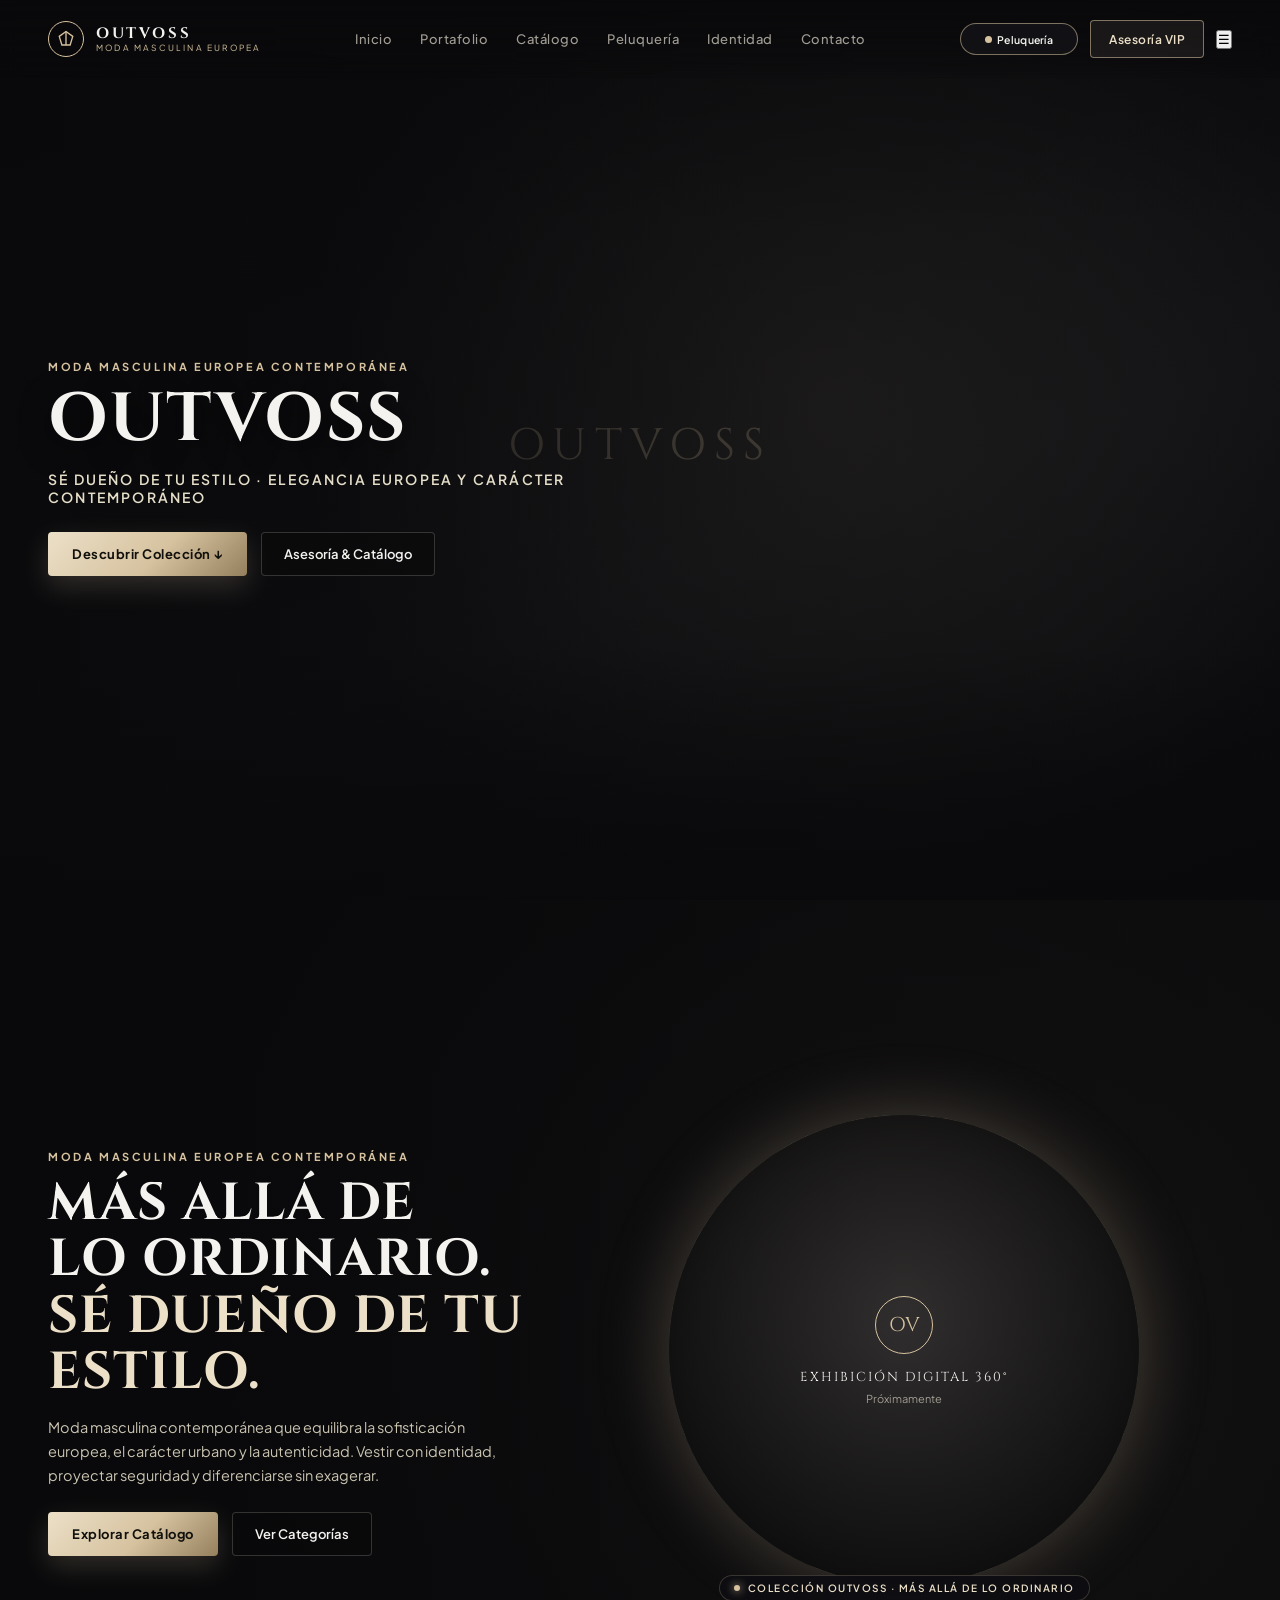
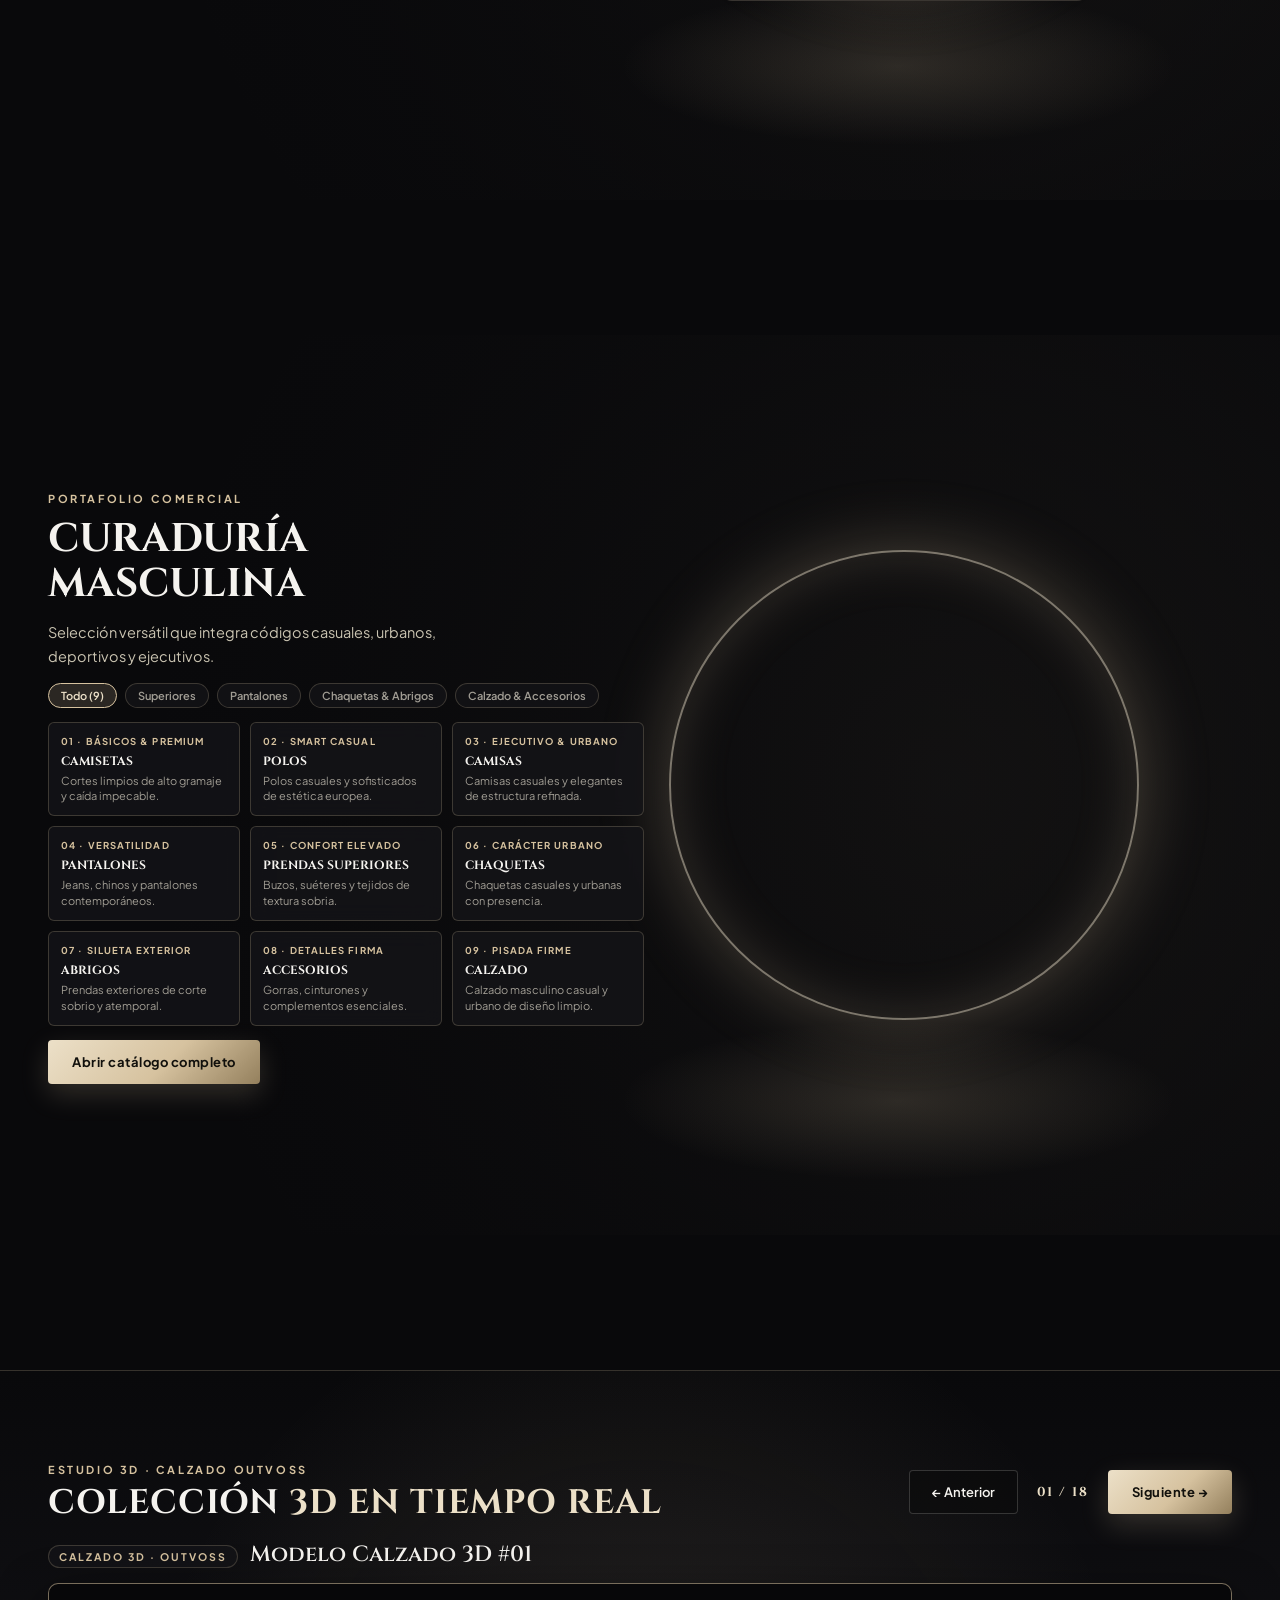
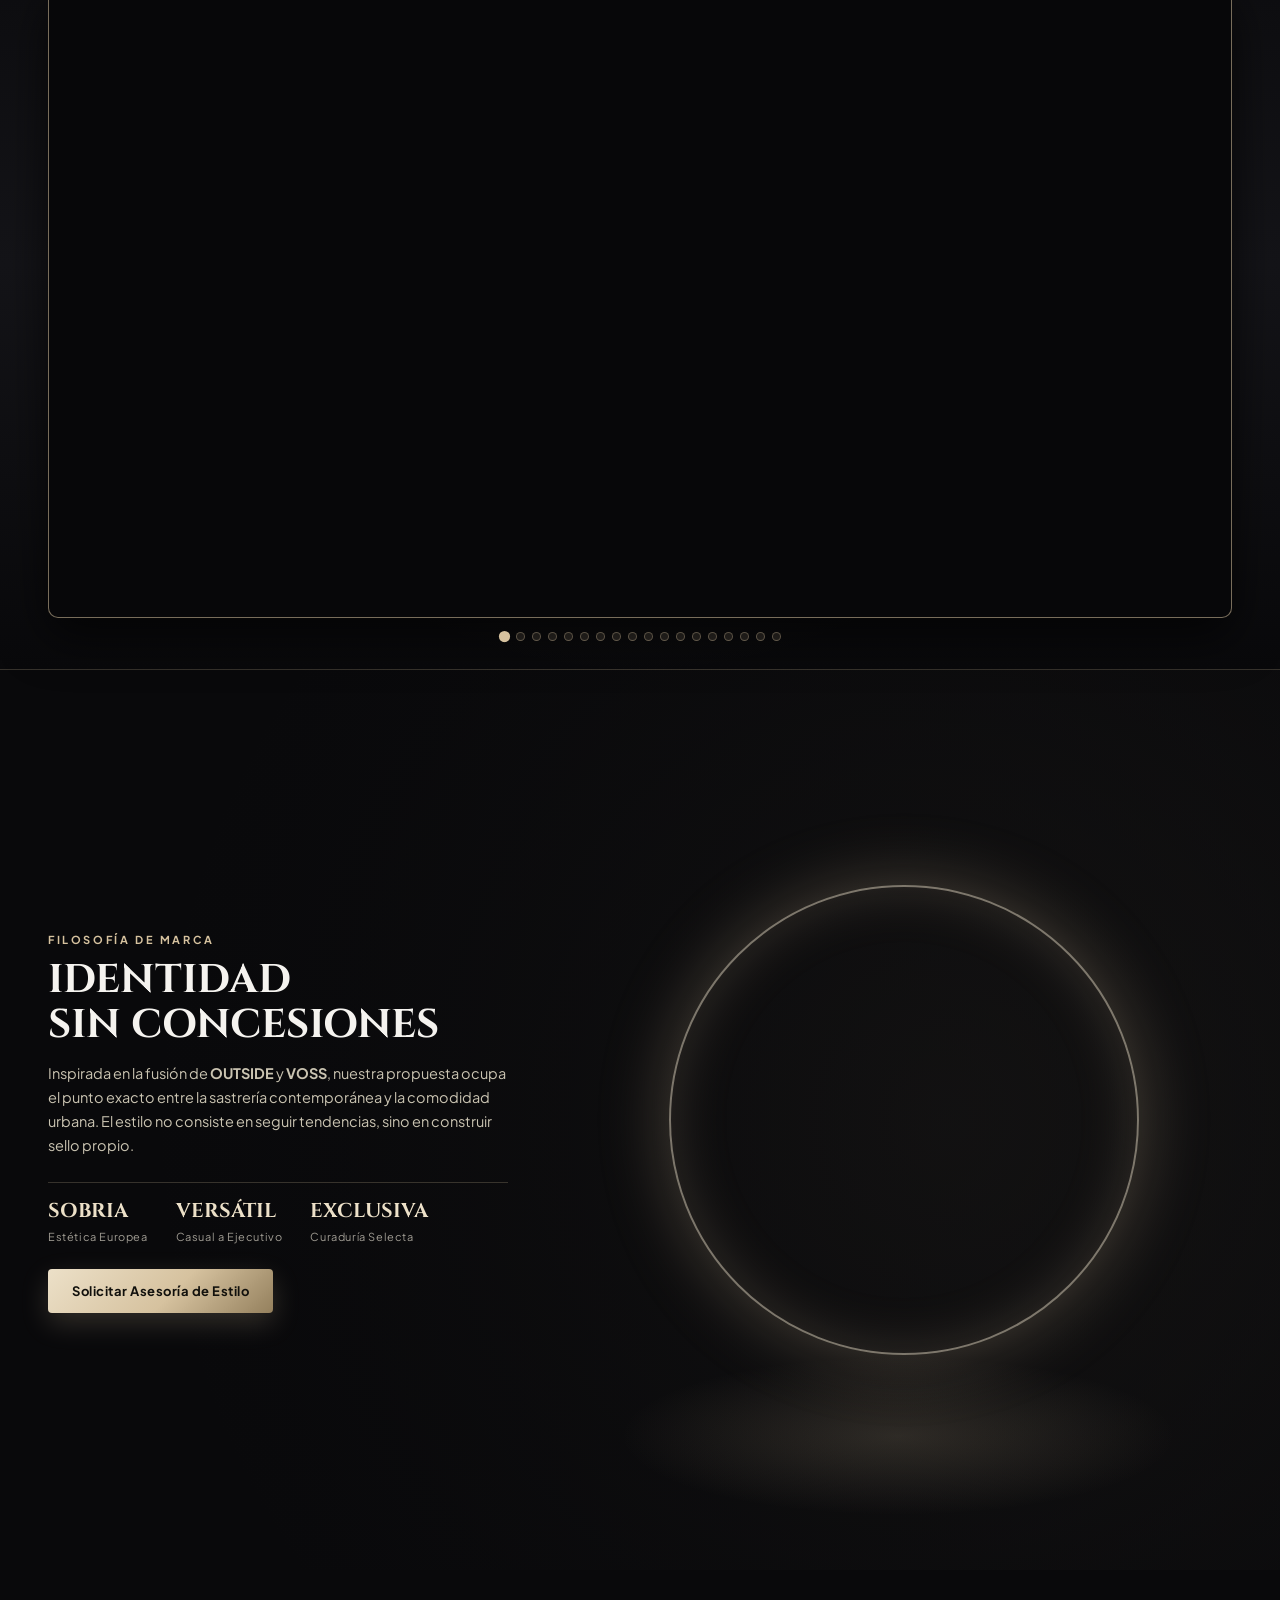
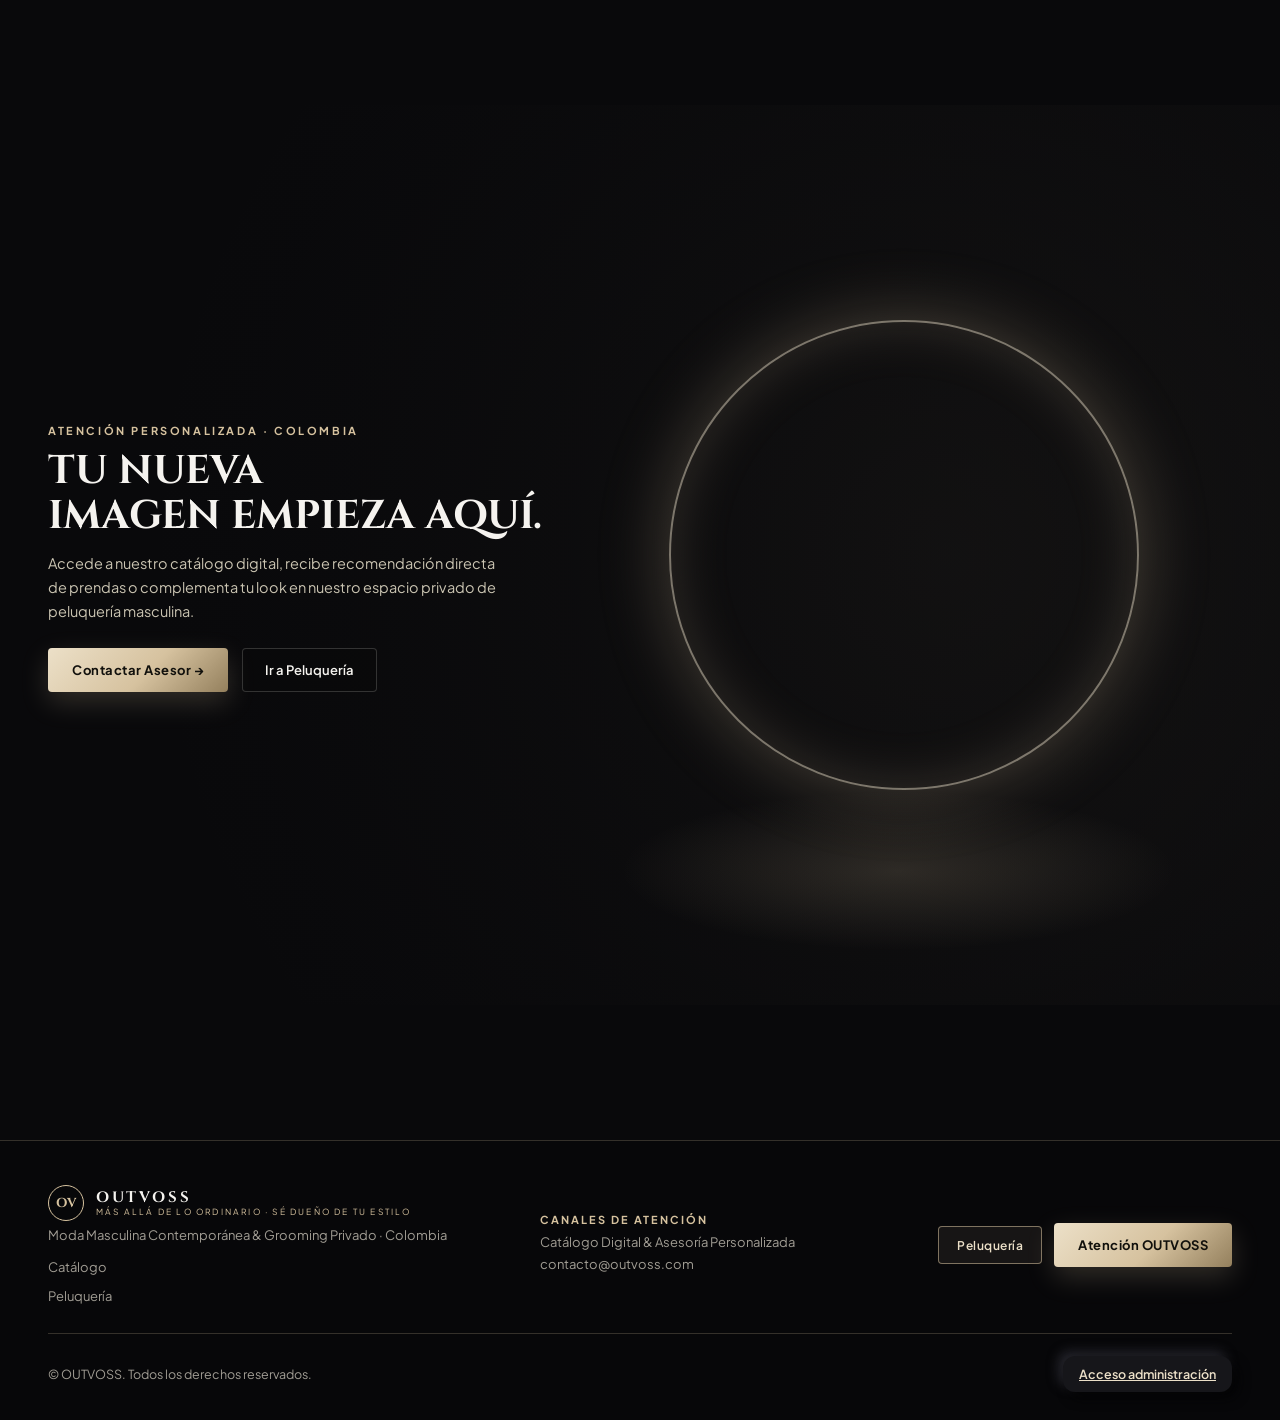
==== commit 7bd22bd7: "Translate and update content in index.html Updated various text elements to reflect a Spanish transl" ====
--- a/index.html
+++ b/index.html
@@ -1,9 +1,10 @@
- <!DOCTYPE html>
+<!DOCTYPE html>
 <html lang="es">
 <head>
   <meta charset="UTF-8" />
   <meta name="viewport" content="width=device-width, initial-scale=1.0" />
-  <title>OUTVOSS — Beyond The Ordinary. Own Your Style.</title>
+  <meta name="description" content="OUTVOSS: moda masculina contemporánea, catálogo con maniquí virtual y peluquería premium en Colombia." />
+  <title>OUTVOSS — Más allá de lo ordinario. Sé dueño de tu estilo.</title>
   <link rel="preconnect" href="https://fonts.googleapis.com" />
   <link rel="preconnect" href="https://fonts.gstatic.com" crossorigin />
   <link href="https://fonts.googleapis.com/css2?family=Cinzel:wght@600;700&family=Plus+Jakarta+Sans:wght@400;500;600;700&display=swap" rel="stylesheet" />
@@ -13,30 +14,21 @@
   <!-- PANTALLA DE ENTRADA / PRELOADER CON HAZ DE LUZ EN EL MARCO -->
   <div class="outvoss-intro-loader" id="outvossIntroLoader" aria-label="Cargando OUTVOSS">
     <div class="loader-center-stage">
-      <!-- Marco en arco con el haz de luz recorriendo el borde -->
       <div class="arch-glow-frame">
         <div class="arch-inner-slot">
           <!-- PEGA AQUÍ EL LINK DE TU ISOTIPO EN PNG DESDE TU STORAGE -->
-          <img
-            id="loaderLogoImg"
-            src=""
-            alt="Emblema OUTVOSS"
-            class="loader-logo-img hidden"
-          />
-          <!-- Respaldo geométrico mientras conectas la URL del Storage -->
+          <img id="loaderLogoImg" src="" alt="Emblema OUTVOSS" class="loader-logo-img hidden" />
           <div class="loader-logo-placeholder" id="loaderLogoPlaceholder">
             <span>OV</span>
-            <small>ESPACIO ISOTIPO STORAGE</small>
-          </div>
-        </div>
-      </div>
-
-      <!-- Tipografía Oficial OUTVOSS debajo del marco -->
+            
+          </div>
+        </div>
+      </div>
       <div class="loader-brand-lockup">
         <span class="loader-brand-title">OUTVOSS</span>
         <div class="loader-brand-tagline">
           <span class="tagline-line"></span>
-          <span>BEYOND THE ORDINARY.</span>
+          <span>MÁS ALLÁ DE LO ORDINARIO.</span>
           <span class="tagline-line"></span>
         </div>
       </div>
@@ -45,9 +37,7 @@
 
   <!-- HEADER GLOBAL DE MARCA -->
   <header class="site-header">
-
-    <a href="#outvoss-inicio" class="brand" data-switch-view="outvoss">
-      <!-- Símbolo minimalista geométrico OUTVOSS -->
+    <a href="#outvoss-inicio" class="brand">
       <span class="brand-crest" aria-label="Símbolo OUTVOSS">
         <svg width="18" height="18" viewBox="0 0 24 24" fill="none" stroke="currentColor" stroke-width="1.8">
           <polygon points="12 2 21 8.5 17.5 20 6.5 20 3 8.5 12 2" />
@@ -56,31 +46,27 @@
       </span>
       <div class="brand-text">
         <span class="brand-name">OUTVOSS</span>
-        <span class="brand-sub">EUROPEAN CONTEMPORARY MENSWEAR</span>
+        <span class="brand-sub">MODA MASCULINA EUROPEA</span>
       </div>
     </a>
 
-    <!-- Navegación dinámica según la vista activa -->
     <nav class="main-nav" id="navOutvoss">
       <a href="#outvoss-inicio">Inicio</a>
       <a href="#outvoss-portafolio">Portafolio</a>
+      <a href="catalogo.html">Catálogo</a>
+      <a href="peluqueria.html">Peluquería</a>
       <a href="#outvoss-filosofia">Identidad</a>
       <a href="#outvoss-canales">Contacto</a>
     </nav>
 
-    <nav class="main-nav hidden" id="navBarber">
-      <a href="#barber-inicio">Inicio</a>
-      <a href="#barber-servicios">Servicios</a>
-      <a href="#barber-arte">El Arte</a>
-      <a href="#barber-experiencia">Experiencia</a>
-    </nav>
 
     <div class="header-actions">
-      <button class="btn-nav-toggle" id="toggleBarberBtn" type="button">
+      <a class="btn-nav-toggle" id="toggleBarberBtn" href="peluqueria.html">
         <span class="toggle-dot"></span>
         <span id="toggleBarberLabel">Peluquería</span>
-      </button>
+      </a>
       <button class="btn-outline-champagne" id="headerActionBtn" type="button">Asesoría VIP</button>
+      <button class="nav-toggle" id="navToggle" type="button" aria-label="Abrir menú" aria-expanded="false" aria-controls="navOutvoss">☰</button>
     </div>
   </header>
 
@@ -89,10 +75,9 @@
          VISTA 1: UNIVERSO PRINCIPAL OUTVOSS (MODA & LIFESTYLE)
     ========================================================== -->
     <div class="view-container active" id="viewOutvoss">
-      <!-- PORTADA CINEMATOGRÁFICA A PANTALLA COMPLETA (PRIMERA CAPA) -->
+      <!-- PORTADA CINEMATOGRÁFICA A PANTALLA COMPLETA -->
       <section class="cinema-hero-cover" id="outvossCinemaHero">
         <div class="cinema-player-stage">
-          <!-- ENLACE DIRECTO .MP4 EN CLOUDINARY -->
           <video
             id="heroMp4Player"
             src="https://res.cloudinary.com/r3qer78t/video/upload/v1786299280/InShot_20260809_120513339.mp4"
@@ -105,17 +90,15 @@
 
           <div class="cinema-poster-fallback" id="heroMp4Fallback">
             <span class="cinema-sigil">OUTVOSS</span>
-            <p>REPRODUCTOR MULTIMEDIA MP4 DE FONDO</p>
-            <small>Conecta tu enlace <code>.mp4</code> desde el código o panel de administración</small>
           </div>
         </div>
 
         <div class="cinema-scrim-overlay"></div>
 
         <div class="cinema-hero-overlay-content">
-          <span class="eyebrow">EUROPEAN CONTEMPORARY MENSWEAR</span>
-          <h1 class="cinema-display-title">OUTVOSS</h1>
-          <p class="cinema-subtitle">OWN YOUR STYLE · ELEGANCIA EUROPEA Y CARÁCTER CONTEMPORÁNEO</p>
+          <span class="eyebrow" id="heroEyebrow">MODA MASCULINA EUROPEA CONTEMPORÁNEA</span>
+          <h1 class="cinema-display-title" id="heroTitle">OUTVOSS</h1>
+          <p class="cinema-subtitle" id="heroSubtitle">SÉ DUEÑO DE TU ESTILO · ELEGANCIA EUROPEA Y CARÁCTER CONTEMPORÁNEO</p>
 
           <div class="cinema-cta-group">
             <a href="#scrollyOutvoss" class="btn-solid-champagne">Descubrir Colección ↓</a>
@@ -124,42 +107,37 @@
         </div>
       </section>
 
-      <!-- =========================================================
-           PARTE 1 DE 4: ESCENA 0 — HERO OUTVOSS + EXHIBICIÓN DIGITAL
-      ========================================================== -->
+      <!-- PARTE 1 DE 4: HERO OUTVOSS + EXHIBICIÓN DIGITAL -->
       <div class="scrolly-stage" id="scrollyOutvoss">
         <div class="sticky-viewport outvoss-bg-layer">
           <div class="bg-overlay-gradient"></div>
           <div class="ambient-halo" id="haloOutvoss"></div>
           <div class="floor-grid"></div>
 
-          <!-- Contenedor circular del Video del Maniquí -->
           <div class="media-circle-wrap" id="mannequinMediaWrap">
             <div class="circle-video-frame">
-              <!-- REEMPLAZA 'maniqui-outvoss.mp4' POR LA RUTA DE TU VIDEO -->
-              <video id="mannequinVideo" src="maniqui-outvoss.mp4" autoplay loop muted playsinline></video>
+              <video id="mannequinVideo" autoplay loop muted playsinline></video>
               <div class="video-placeholder-ui" id="mannequinFallback">
                 <span class="placeholder-sigil">OV</span>
                 <p>EXHIBICIÓN DIGITAL 360°</p>
-                <small>Conecta tu archivo <code>maniqui-outvoss.mp4</code></small>
+                <small>Próximamente</small>
               </div>
             </div>
             <div class="rotate-hud">
               <span class="hud-dot"></span>
-              <span id="outvossHudText">COLECCIÓN OUTVOSS · BEYOND THE ORDINARY</span>
-            </div>
-          </div>
-
-          <!-- ESCENA 0: HERO OUTVOSS -->
+              <span id="outvossHudText">COLECCIÓN OUTVOSS · MÁS ALLÁ DE LO ORDINARIO</span>
+            </div>
+          </div>
+
           <section class="story-panel active" data-outvoss-scene="0">
             <div class="panel-content left">
-              <span class="eyebrow">EUROPEAN CONTEMPORARY MENSWEAR</span>
-              <h1 class="display-title">BEYOND THE<br />ORDINARY.<br /><span class="champagne-text">OWN YOUR STYLE.</span></h1>
+              <span class="eyebrow">MODA MASCULINA EUROPEA CONTEMPORÁNEA</span>
+              <h1 class="display-title">MÁS ALLÁ DE<br />LO ORDINARIO.<br /><span class="champagne-text">SÉ DUEÑO DE TU ESTILO.</span></h1>
               <p class="lead-copy">
                 Moda masculina contemporánea que equilibra la sofisticación europea, el carácter urbano y la autenticidad. Vestir con identidad, proyectar seguridad y diferenciarse sin exagerar.
               </p>
               <div class="cta-row">
-                <button class="btn-solid-champagne" data-open-outvoss-modal type="button">Explorar Catálogo</button>
+                <a href="catalogo.html" class="btn-solid-champagne">Explorar Catálogo</a>
                 <a href="#outvoss-portafolio" class="btn-ghost">Ver Categorías</a>
               </div>
             </div>
@@ -169,19 +147,15 @@
         <div class="scroll-anchor" id="outvoss-inicio"></div>
       </div>
 
-      <!-- ESPACIO INTERMEDIO 1 (ENTRE PARTE 1 Y PARTE 2) -->
       <div class="outvoss-interlude-slot" id="outvossSlotEntre1y2"></div>
 
-      <!-- =========================================================
-           PARTE 2 DE 4: ESCENA 1 — CURADURÍA MASCULINA (9 CATEGORÍAS)
-      ========================================================== -->
+      <!-- PARTE 2 DE 4: CURADURÍA MASCULINA (9 CATEGORÍAS) -->
       <div class="scrolly-stage" id="scrollyOutvossParte2">
         <div class="sticky-viewport outvoss-bg-layer">
           <div class="bg-overlay-gradient"></div>
           <div class="ambient-halo" id="haloOutvossParte2"></div>
           <div class="floor-grid"></div>
 
-          <!-- ESCENA 1: PORTAFOLIO DE PRODUCTOS (9 CATEGORÍAS) -->
           <section class="story-panel active" data-outvoss-scene="1">
             <div class="panel-content left wide-panel">
               <span class="eyebrow">PORTAFOLIO COMERCIAL</span>
@@ -245,6 +219,9 @@
                   <p>Calzado masculino casual y urbano de diseño limpio.</p>
                 </article>
               </div>
+              <div class="cta-row" style="margin-top:14px">
+                <a href="catalogo.html" class="btn-solid-champagne">Abrir catálogo completo</a>
+              </div>
             </div>
           </section>
         </div>
@@ -252,12 +229,12 @@
         <div class="scroll-anchor" id="outvoss-portafolio"></div>
       </div>
 
-      <!-- ESPACIO INTERMEDIO 2: PANTALLA 3D DEL TAMAÑO DE LA PORTADA (TRAS SECCIÓN 2) -->
+      <!-- PANTALLA 3D DEL TAMAÑO DE LA PORTADA (TRAS SECCIÓN 2) -->
       <div class="outvoss-interlude-slot" id="outvossSlotEntre2y3">
         <section class="outvoss-3d-hero-screen" id="outvoss3dStageScreen" aria-label="Pantalla de Modelos 3D">
           <div class="screen-3d-top-bar">
             <div class="screen-3d-heading-group">
-              <span class="eyebrow">STUDIO 3D · OUTVOSS FOOTWEAR</span>
+              <span class="eyebrow">ESTUDIO 3D · CALZADO OUTVOSS</span>
               <h2 class="screen-3d-title">COLECCIÓN <span class="champagne-text">3D EN TIEMPO REAL</span></h2>
             </div>
 
@@ -294,16 +271,13 @@
         </section>
       </div>
 
-      <!-- =========================================================
-           PARTE 3 DE 4: ESCENA 2 — IDENTIDAD SIN CONCESIONES
-      ========================================================== -->
+      <!-- PARTE 3 DE 4: IDENTIDAD SIN CONCESIONES -->
       <div class="scrolly-stage" id="scrollyOutvossParte3">
         <div class="sticky-viewport outvoss-bg-layer">
           <div class="bg-overlay-gradient"></div>
           <div class="ambient-halo" id="haloOutvossParte3"></div>
           <div class="floor-grid"></div>
 
-          <!-- ESCENA 2: IDENTIDAD Y FILOSOFÍA -->
           <section class="story-panel active" data-outvoss-scene="2">
             <div class="panel-content left">
               <span class="eyebrow">FILOSOFÍA DE MARCA</span>
@@ -333,19 +307,15 @@
         <div class="scroll-anchor" id="outvoss-filosofia"></div>
       </div>
 
-      <!-- ESPACIO INTERMEDIO 3 (ENTRE PARTE 3 Y PARTE 4) -->
       <div class="outvoss-interlude-slot" id="outvossSlotEntre3y4"></div>
 
-      <!-- =========================================================
-           PARTE 4 DE 4: ESCENA 3 — TU NUEVA IMAGEN EMPIEZA AQUÍ
-      ========================================================== -->
+      <!-- PARTE 4 DE 4: TU NUEVA IMAGEN EMPIEZA AQUÍ -->
       <div class="scrolly-stage" id="scrollyOutvossParte4">
         <div class="sticky-viewport outvoss-bg-layer">
           <div class="bg-overlay-gradient"></div>
           <div class="ambient-halo" id="haloOutvossParte4"></div>
           <div class="floor-grid"></div>
 
-          <!-- ESCENA 3: CANALES Y PROYECCIÓN -->
           <section class="story-panel active" data-outvoss-scene="3">
             <div class="panel-content left">
               <span class="eyebrow">ATENCIÓN PERSONALIZADA · COLOMBIA</span>
@@ -355,7 +325,7 @@
               </p>
               <div class="cta-row">
                 <button class="btn-solid-champagne" data-open-outvoss-modal type="button">Contactar Asesor →</button>
-                <button class="btn-ghost" data-switch-view="barber" type="button">Ir a Peluquería</button>
+                <a class="btn-ghost" href="peluqueria.html">Ir a Peluquería</a>
               </div>
             </div>
           </section>
@@ -365,125 +335,6 @@
       </div>
     </div>
 
-    <!-- =========================================================
-         VISTA 2: SERVICIO DE PELUQUERÍA (CONSERVADO + VIDEO EN CÍRCULO)
-    ========================================================== -->
-    <div class="view-container hidden" id="viewBarber">
-      <div class="scrolly-stage" id="scrollyBarber">
-        <!-- Capa de imagen de fondo configurable para PELUQUERÍA -->
-        <div class="sticky-viewport barber-bg-layer">
-          <div class="bg-overlay-gradient"></div>
-          <div class="ambient-halo" id="haloBarber"></div>
-          <div class="floor-grid"></div>
-
-          <!-- Contenedor circular del Video de Peluquería (reemplaza la silla dibujada) -->
-          <div class="media-circle-wrap" id="barberMediaWrap">
-            <div class="circle-video-frame">
-              <!-- REEMPLAZA 'video-peluqueria.mp4' POR LA RUTA DE TU VIDEO -->
-              <video id="barberVideo" src="video-peluqueria.mp4" autoplay loop muted playsinline></video>
-              <div class="video-placeholder-ui" id="barberFallback">
-                <span class="placeholder-sigil">TB</span>
-                <p>GROOMING STUDIO</p>
-                <small>Conecta tu archivo <code>video-peluqueria.mp4</code></small>
-              </div>
-            </div>
-            <div class="rotate-hud">
-              <span class="hud-dot"></span>
-              <span>SERVICIO EXCLUSIVO OUTVOSS · RESERVA TU SILLÓN</span>
-            </div>
-          </div>
-
-          <section class="story-panel active" data-barber-scene="0">
-            <div class="panel-content left">
-              <span class="eyebrow">SALÓN MASCULINO PREMIUM · OUTVOSS</span>
-              <h1 class="display-title">PRECISIÓN.<br />ESTILO.<br />CONFIANZA.</h1>
-              <p class="lead-copy">
-                Entra en un santuario de cuidado personal elevado, diseñado a la medida del caballero moderno.
-                Cortes de autor, afeitados a navaja con toalla caliente y oficio atemporal.
-              </p>
-              <div class="cta-row">
-                <button class="btn-solid-champagne" data-open-booking type="button">Reservar Cita</button>
-                <a href="#barber-servicios" class="btn-ghost">Explorar Servicios</a>
-              </div>
-            </div>
-          </section>
-
-          <section class="story-panel" data-barber-scene="1">
-            <div class="panel-content left">
-              <span class="eyebrow">RITUALES EXCLUSIVOS</span>
-              <h2 class="section-title">EXPERIENCIA<br />INSIGNIA</h2>
-              <p class="lead-copy">
-                Cada sesión comienza con un diagnóstico anatómico y finaliza con un detallado de máxima precisión.
-              </p>
-              <div class="service-cards">
-                <article class="service-card">
-                  <span class="service-tag">01 · $55</span>
-                  <h3>CORTE DE CABELLO</h3>
-                  <p>Arquitectura a tijera sobre peine, desvanecido a piel y lavado botánico.</p>
-                  <button class="card-link" data-open-booking type="button">Seleccionar →</button>
-                </article>
-                <article class="service-card">
-                  <span class="service-tag">02 · $40</span>
-                  <h3>ESCULPIDO DE BARBA</h3>
-                  <p>Perfilado a navaja libre, aceites esenciales al vapor y bálsamo de madera de cedro.</p>
-                  <button class="card-link" data-open-booking type="button">Seleccionar →</button>
-                </article>
-                <article class="service-card">
-                  <span class="service-tag">03 · $85</span>
-                  <h3>ESTILISMO PREMIUM</h3>
-                  <p>Corte completo, afeitado real con espuma caliente, acupresión craneal y peinado.</p>
-                  <button class="card-link" data-open-booking type="button">Seleccionar →</button>
-                </article>
-              </div>
-            </div>
-          </section>
-
-          <section class="story-panel" data-barber-scene="2">
-            <div class="panel-content left">
-              <span class="eyebrow">INGENIERÍA DE HERENCIA</span>
-              <h2 class="section-title">EL ARTE</h2>
-              <p class="lead-copy">
-                Desde tijeras de acero japonés afiladas a mano hasta sillones hidráulicos de hierro fundido, cada detalle está construido para el equilibrio, la ergonomía y el lujo perdurable.
-              </p>
-              <div class="craft-metrics">
-                <div class="metric">
-                  <strong>360°</strong>
-                  <span>Eje Hidráulico</span>
-                </div>
-                <div class="metric">
-                  <strong>45 MIN</strong>
-                  <span>Sesión Dedicada</span>
-                </div>
-                <div class="metric">
-                  <strong>100%</strong>
-                  <span>Acabado a Medida</span>
-                </div>
-              </div>
-              <button class="btn-solid-champagne" data-open-booking type="button">Reserva Tu Sillón</button>
-            </div>
-          </section>
-
-          <section class="story-panel" data-barber-scene="3">
-            <div class="panel-content left">
-              <span class="eyebrow">CUPOS DIARIOS LIMITADOS</span>
-              <h2 class="section-title">TU PRÓXIMO LOOK<br />EMPIEZA AQUÍ.</h2>
-              <p class="lead-copy">
-                Toma asiento bajo el halo. Asegura tu barbero maestro preferido y tu horario de llegada en segundos.
-              </p>
-              <div class="cta-row">
-                <button class="btn-solid-champagne" data-open-booking type="button">Reservar Cita →</button>
-                <button class="btn-ghost" data-switch-view="outvoss" type="button">← Volver a Tienda OUTVOSS</button>
-              </div>
-            </div>
-          </section>
-        </div>
-
-        <div class="scroll-anchor" id="barber-inicio"></div>
-        <div class="scroll-anchor" id="barber-servicios"></div>
-        <div class="scroll-anchor" id="barber-arte"></div>
-        <div class="scroll-anchor" id="barber-experiencia"></div>
-      </div>
-    </div>
   </main>
 
   <!-- FOOTER UNIFICADO OUTVOSS -->
@@ -494,22 +345,34 @@
           <span class="brand-crest">OV</span>
           <div class="brand-text">
             <span class="brand-name">OUTVOSS</span>
-            <span class="brand-sub">BEYOND THE ORDINARY · OWN YOUR STYLE</span>
+            <span class="brand-sub">MÁS ALLÁ DE LO ORDINARIO · SÉ DUEÑO DE TU ESTILO</span>
           </div>
         </div>
         <p class="footer-note">Moda Masculina Contemporánea & Grooming Privado · Colombia</p>
+        <ul class="footer-links">
+          <li><a href="catalogo.html">Catálogo</a></li>
+          <li><a href="peluqueria.html">Peluquería</a></li>
+        </ul>
       </div>
 
       <div class="footer-col">
         <span class="footer-heading">CANALES DE ATENCIÓN</span>
         <p class="footer-note">Catálogo Digital & Asesoría Personalizada</p>
-        <p class="footer-note">contacto@outvoss.com</p>
+        <p class="footer-note" id="fMail">contacto@outvoss.com</p>
+        <p class="footer-note" id="fWa"></p>
       </div>
 
       <div class="footer-col align-end footer-cta-group">
-        <button class="btn-outline-champagne" data-switch-view="barber" type="button">Peluquería</button>
+        <a class="btn-outline-champagne" href="peluqueria.html">Peluquería</a>
         <button class="btn-solid-champagne" data-open-outvoss-modal type="button">Atención OUTVOSS</button>
       </div>
+    </div>
+
+    <!-- Franja legal: los textos se cargan desde Supabase (tabla legal_pages) -->
+    <div class="legal-strip">
+      <span class="legal-copy">© <span id="footerYear"></span> OUTVOSS. Todos los derechos reservados.</span>
+      <span id="legalBtns" style="display:contents"></span>
+      <a class="btn-neu" href="admin.html">Acceso administración</a>
     </div>
   </footer>
 
@@ -517,8 +380,8 @@
   <div class="modal-backdrop" id="outvossModal" aria-hidden="true">
     <div class="modal-card">
       <div class="modal-top">
-        <span class="eyebrow">OUTVOSS CONCIERGE</span>
-        <button class="modal-close" id="closeOutvossModalBtn" type="button">✕</button>
+        <span class="eyebrow">ATENCIÓN OUTVOSS</span>
+        <button class="modal-close" id="closeOutvossModalBtn" type="button" aria-label="Cerrar">✕</button>
       </div>
       <h3 class="modal-title">Asesoría & Catálogo</h3>
       <form class="booking-form" id="outvossForm">
@@ -535,12 +398,13 @@
         </label>
         <label>
           <span>Tu Nombre</span>
-          <input type="text" id="outvossClientName" placeholder="Ej. Carlos Mendoza" required />
+          <input type="text" id="outvossClientName" placeholder="Ej. Carlos Mendoza" required minlength="2" maxlength="100" />
         </label>
         <label>
           <span>WhatsApp o Correo de Contacto</span>
-          <input type="text" id="outvossClientContact" placeholder="+57 300 000 0000" required />
+          <input type="text" id="outvossClientContact" placeholder="+57 300 000 0000" required minlength="5" maxlength="120" />
         </label>
+        <p class="form-err" id="outvossErr" role="alert"></p>
         <button class="btn-solid-champagne full-width" type="submit">Solicitar Catálogo</button>
       </form>
       <div class="booking-success" id="outvossSuccess">
@@ -550,41 +414,15 @@
     </div>
   </div>
 
-  <!-- MODAL 2: RESERVA DE PELUQUERÍA (CONSERVADO) -->
-  <div class="modal-backdrop" id="bookingModal" aria-hidden="true">
-    <div class="modal-card">
-      <div class="modal-top">
-        <span class="eyebrow">RESERVAR SESIÓN · PELUQUERÍA</span>
-        <button class="modal-close" id="closeModalBtn" type="button">✕</button>
-      </div>
-      <h3 class="modal-title">Reserva Tu Sillón</h3>
-      <form class="booking-form" id="bookingForm">
-        <label>
-          <span>Servicio</span>
-          <select id="serviceSelect">
-            <option value="Corte de Cabello — $55">Corte de Cabello — $55</option>
-            <option value="Esculpido de Barba — $40">Esculpido de Barba — $40</option>
-            <option value="Estilismo Premium — $85">Estilismo Premium — $85</option>
-          </select>
-        </label>
-        <label>
-          <span>Nombre Completo</span>
-          <input type="text" id="clientName" placeholder="Alexander Miller" required />
-        </label>
-        <label>
-          <span>Hora Preferida</span>
-          <input type="time" id="clientTime" value="15:00" required />
-        </label>
-        <button class="btn-solid-champagne full-width" type="submit">Confirmar Reserva</button>
-      </form>
-      <div class="booking-success" id="bookingSuccess">
-        <strong>Sillón Reservado.</strong>
-        <p id="bookingConfirmText"></p>
-      </div>
-    </div>
-  </div>
-
+  <!-- DIÁLOGO DE PÁGINAS LEGALES -->
+  <dialog class="legal-dialog" id="legalDialog">
+    <h3 id="legalTitle"></h3>
+    <div class="legal-body" id="legalBody"></div>
+    <button class="btn-outline-champagne" type="button" id="legalClose">Cerrar</button>
+  </dialog>
+
+  <script src="https://cdn.jsdelivr.net/npm/@supabase/supabase-js@2.45.4/dist/umd/supabase.js"></script>
   <script src="app.js"></script>
+
 </body>
 </html>
-
--- a/styles.css
+++ b/styles.css
@@ -18,6 +18,7 @@
 
   /* IMÁGENES DE FONDO POR SECCIÓN (Cambia las rutas por tus imágenes reales) */
   --bg-outvoss-image: url('fondo-outvoss.jpg');
+  --bg-barber-image: url('fondo-peluqueria.jpg');
 }
 
 * { box-sizing: border-box; margin: 0; padding: 0; }
@@ -332,21 +333,6 @@
 .main-nav a:hover { color: var(--champagne-light); }
 
 .header-actions { display: flex; align-items: center; gap: 12px; flex-shrink: 0; }
-
-.nav-toggle {
-  display: none;
-  width: 40px;
-  height: 36px;
-  align-items: center;
-  justify-content: center;
-  border-radius: 6px;
-  border: 1px solid var(--border-strong);
-  background: rgba(20, 20, 24, 0.85);
-  color: var(--champagne-light);
-  font-size: 18px;
-  line-height: 1;
-  cursor: pointer;
-}
 
 /* Enlace a la página de Peluquería (en el header) */
 .btn-nav-toggle {
@@ -457,18 +443,23 @@
 }
 
 .btn-neu:hover { color: #fff; }
-a.btn-neu { display: inline-block; text-decoration: none; }
 .btn-neu:active { box-shadow: inset 4px 4px 9px var(--neu-dark), inset -4px -4px 9px var(--neu-light); }
 
 /* =========================================================
    SCROLLYTELLING & FONDOS CON IMAGEN
 ========================================================== */
+.scrolly-stage { position: relative; height: 420vh; width: 100%; }
+
 /* Cada una de las 4 partes independientes de OUTVOSS */
-.scrolly-stage { position: relative; height: 115vh; width: 100%; }
+#viewOutvoss .scrolly-stage { height: 115vh; }
 
 .outvoss-interlude-slot { position: relative; width: 100%; }
 
 .scroll-anchor { position: absolute; left: 0; top: 0; width: 1px; height: 1px; pointer-events: none; }
+
+#barber-servicios { top: 105vh; }
+#barber-arte { top: 210vh; }
+#barber-experiencia { top: 315vh; }
 
 .sticky-viewport {
   position: sticky;
@@ -484,8 +475,7 @@
 }
 
 .outvoss-bg-layer { background-color: var(--bg-black); background-image: var(--bg-outvoss-image); }
-
-.bg-media { position: absolute; inset: 0; width: 100%; height: 100%; object-fit: cover; z-index: 0; }
+.barber-bg-layer { background-color: var(--bg-graphite); background-image: var(--bg-barber-image); }
 
 .bg-overlay-gradient {
   position: absolute;
@@ -667,9 +657,6 @@
   transition: border-color 0.25s ease, transform 0.25s ease;
 }
 
-a.catalog-card { display: block; text-decoration: none; color: inherit; }
-.catalog-card .cat-img { display: block; width: 100%; height: 76px; object-fit: cover; border-radius: 4px; margin-bottom: 8px; }
-
 .catalog-card:hover { border-color: var(--champagne); transform: translateY(-2px); }
 .catalog-card h3 { font-family: 'Cinzel', serif; font-size: 12px; margin-bottom: 4px; color: var(--ivory); }
 .catalog-card p { font-size: 11px; line-height: 1.4; color: var(--text-secondary); }
@@ -803,22 +790,6 @@
   .site-header { padding: 0 18px; }
   .main-nav { display: none; }
 
-  /* Menú desplegable (solo donde el menú de enlaces está oculto) */
-  .nav-toggle { display: inline-flex; }
-  .main-nav.open {
-    display: flex;
-    flex-direction: column;
-    gap: 0;
-    position: absolute;
-    top: 78px;
-    left: 0;
-    right: 0;
-    background: rgba(9, 9, 11, 0.97);
-    border-bottom: 1px solid var(--border-subtle);
-    padding: 6px 18px 14px;
-  }
-  .main-nav.open a { padding: 14px 4px; font-size: 15px; border-bottom: 1px solid var(--border-subtle); }
-
   .outvoss-3d-hero-screen { padding: 80px 18px 20px; }
 
   .media-circle-wrap,
@@ -833,10 +804,6 @@
   .site-footer { padding: 36px 18px 24px; }
   .footer-inner { grid-template-columns: 1fr; }
   .align-end { justify-content: flex-start; }
-}
-
-@media (max-width: 640px) {
-  .btn-nav-toggle { display: none; }
 }
 
 @media (max-width: 480px) {
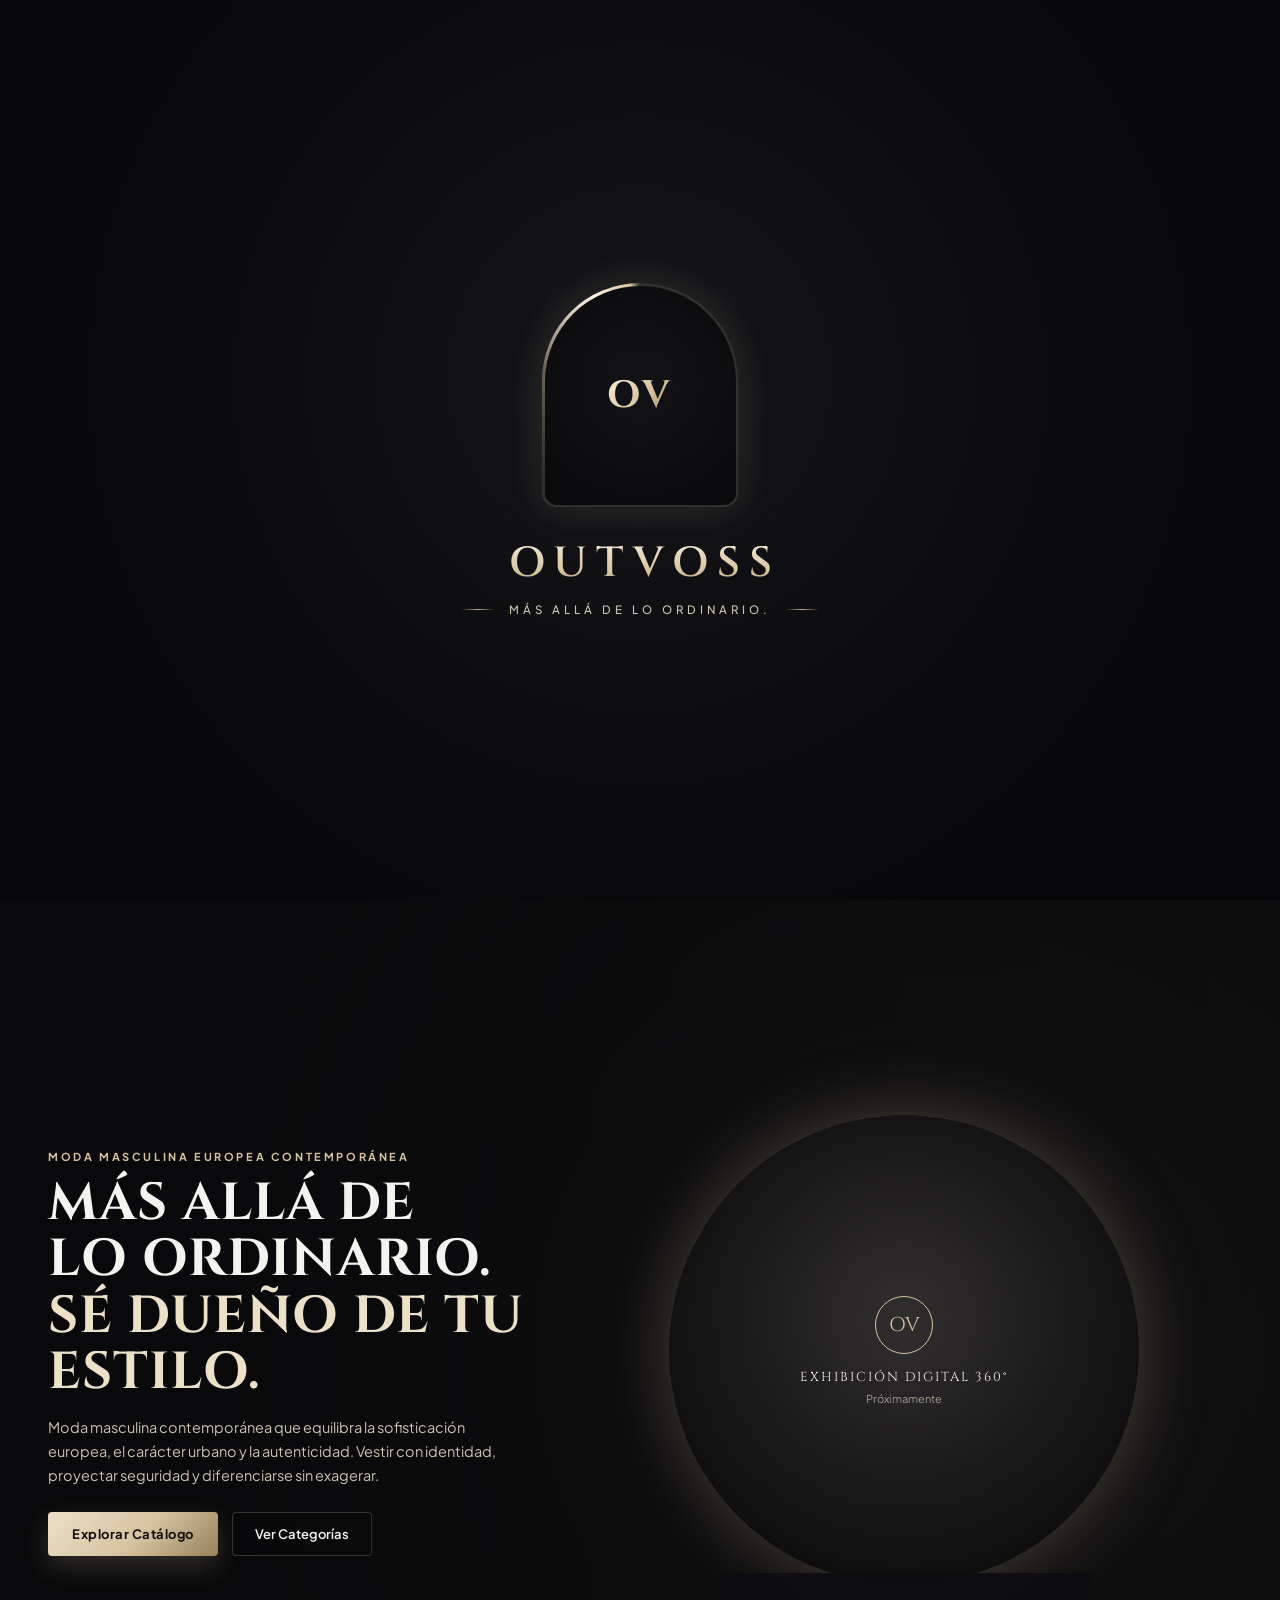
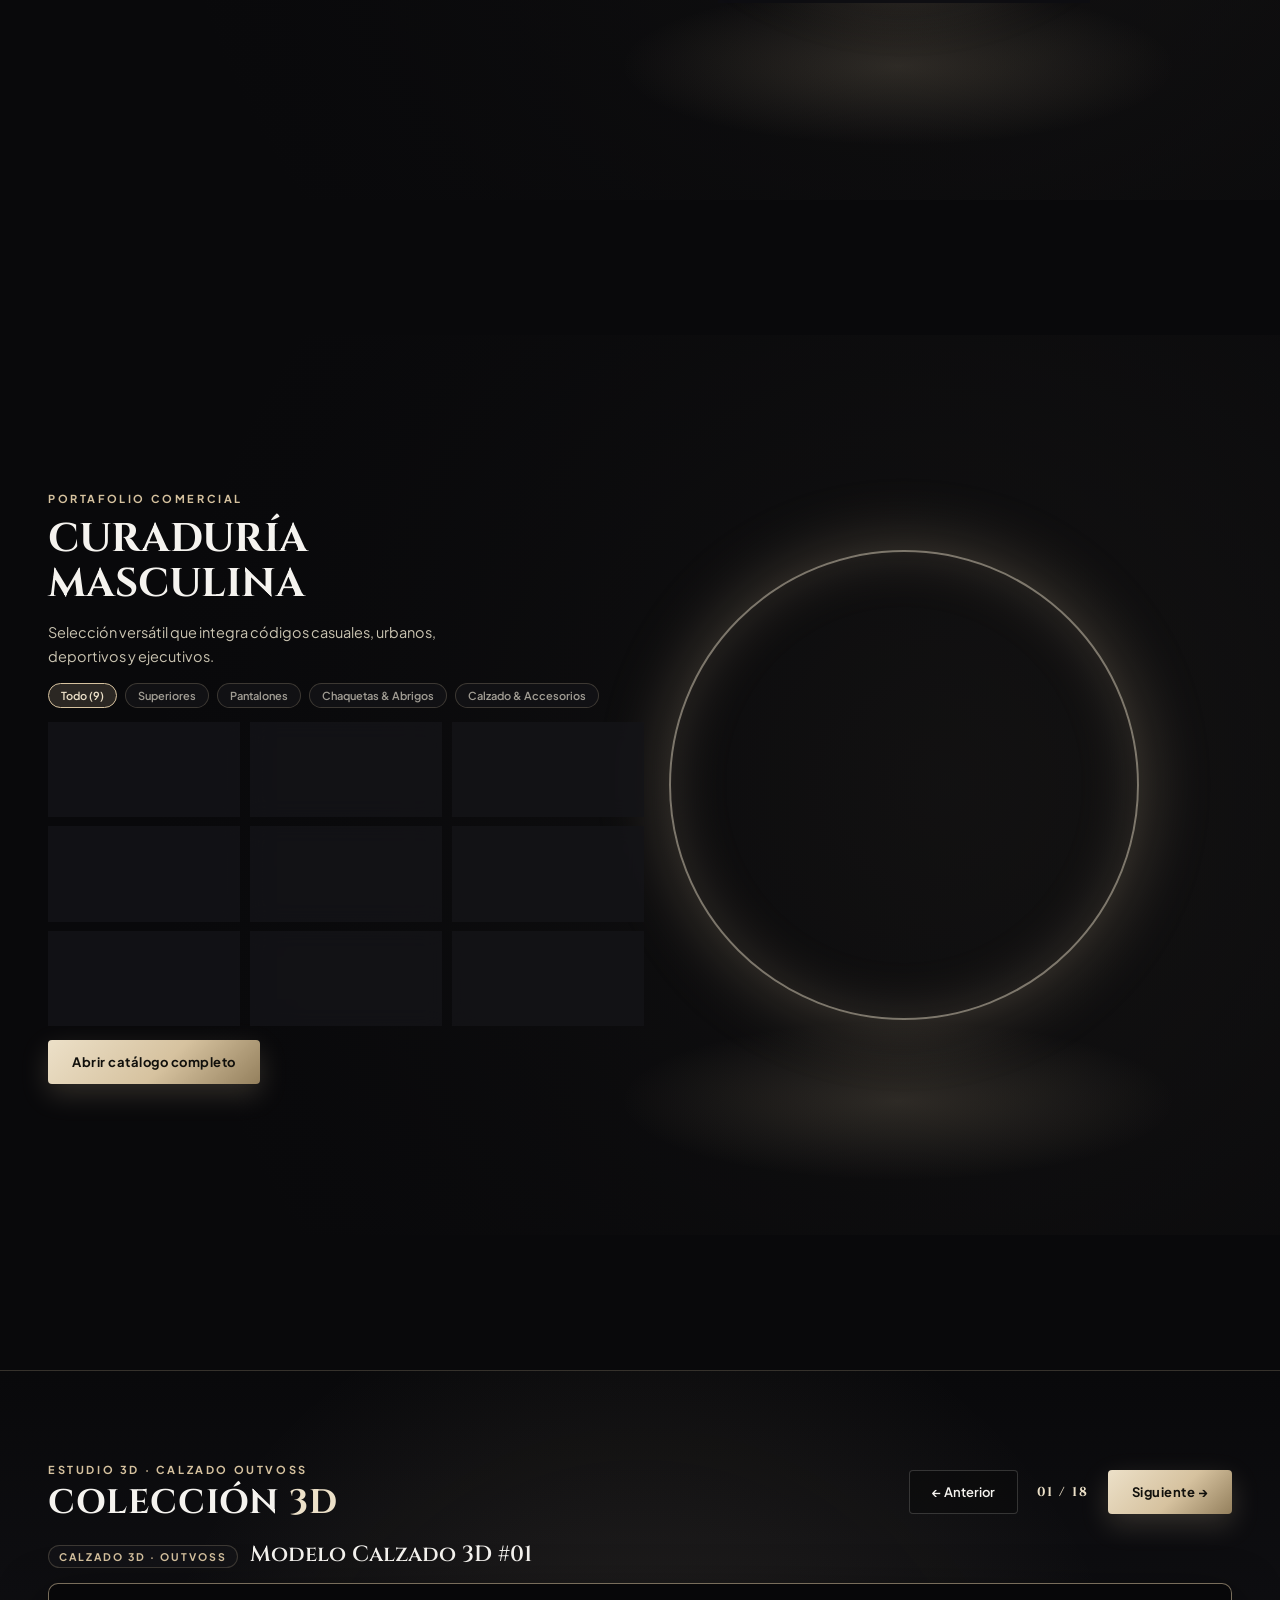
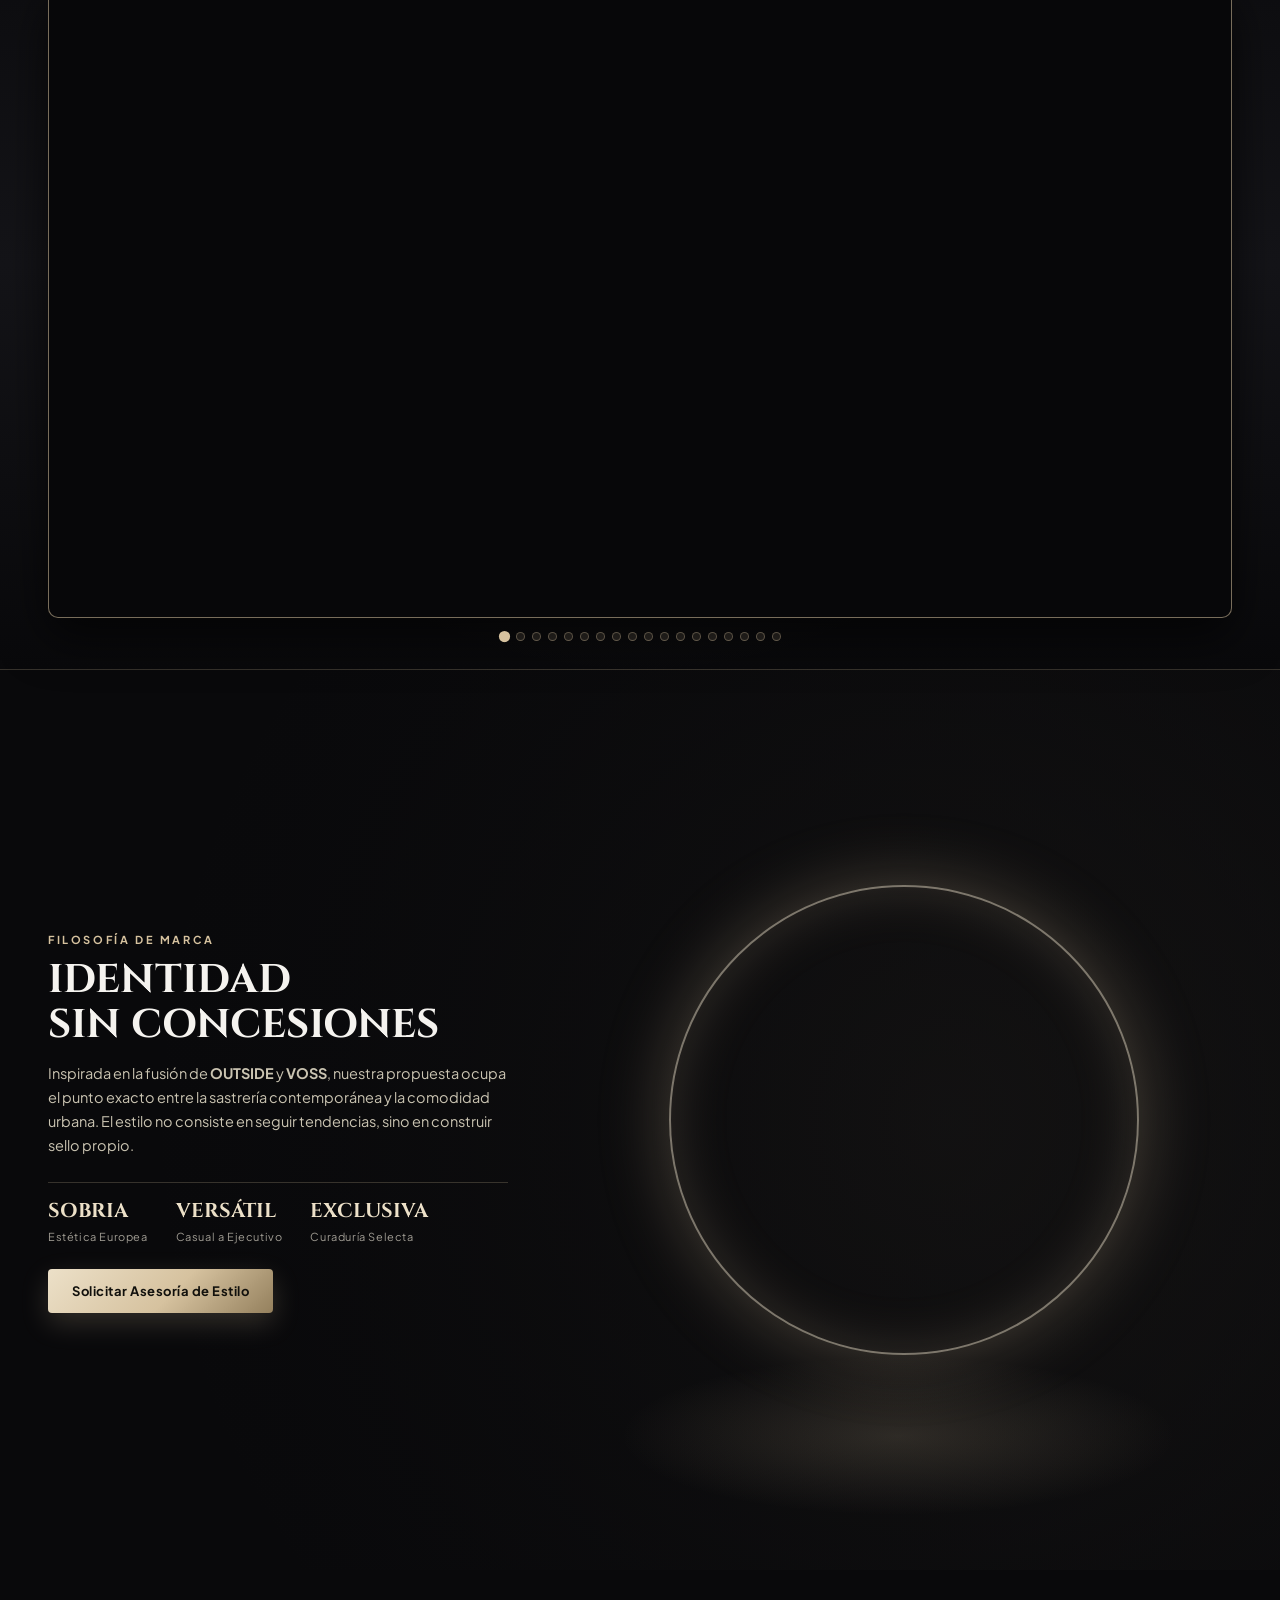
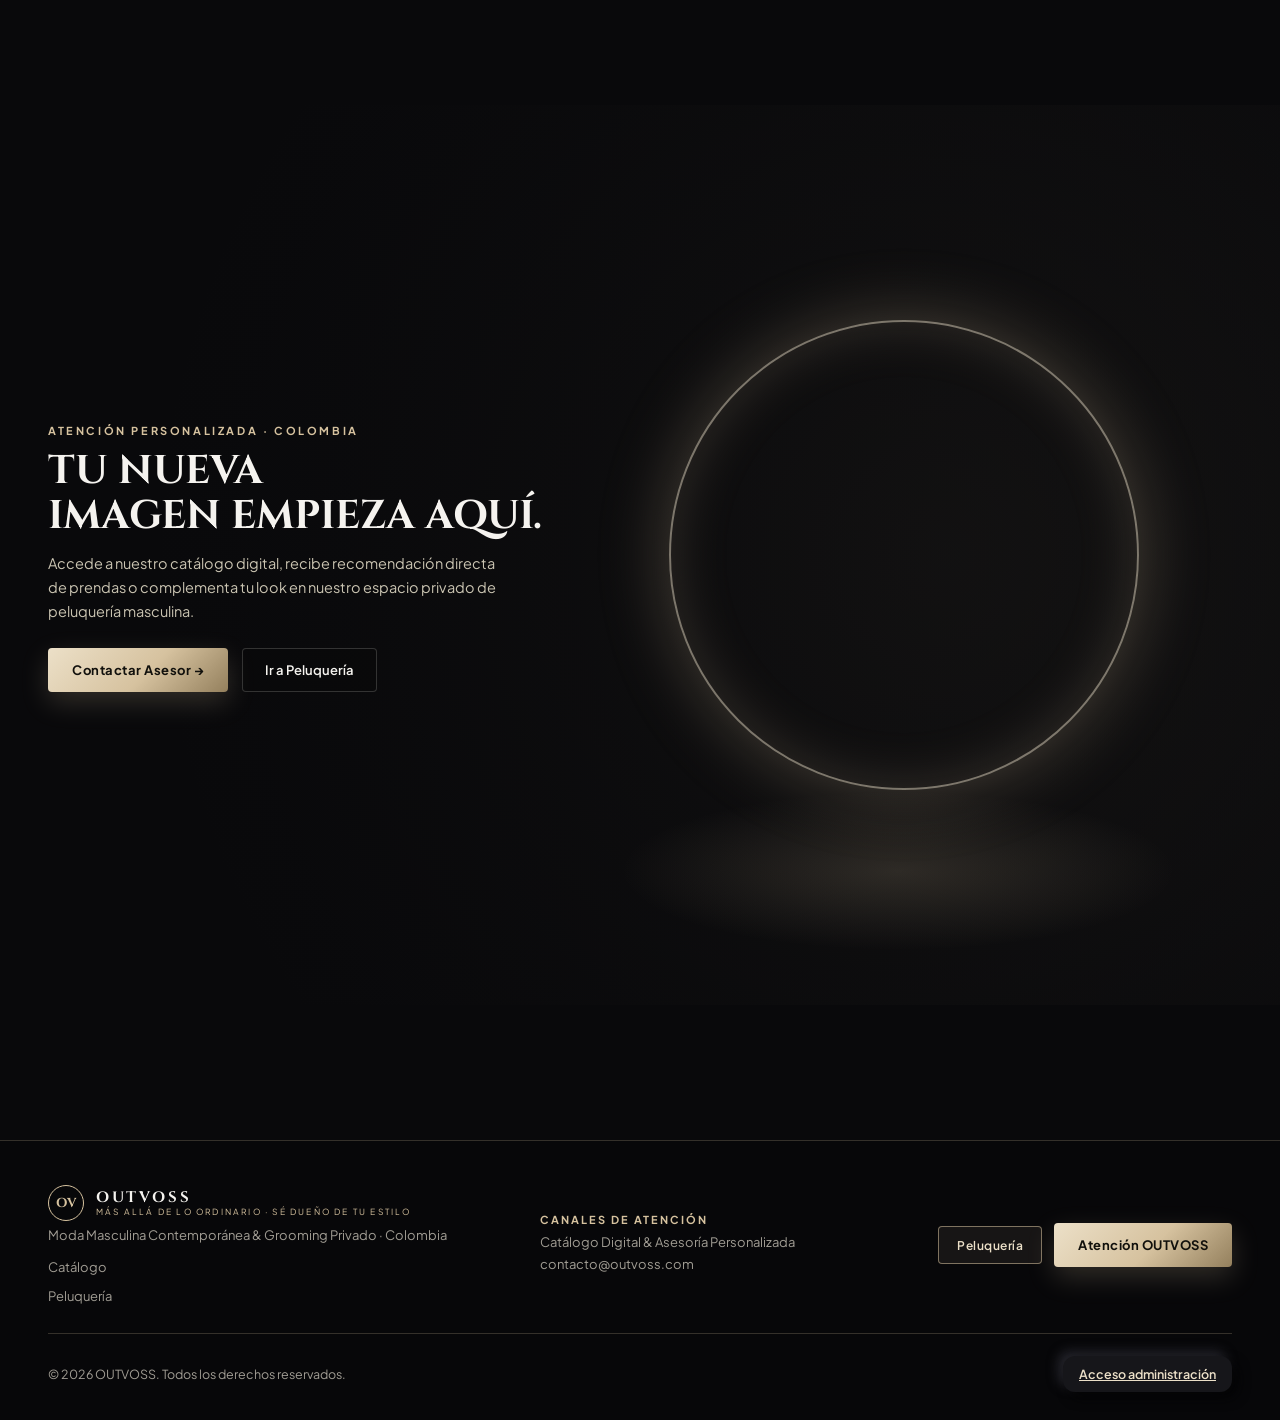
==== commit 1977ff5c: "Update index.html" ====
--- a/index.html
+++ b/index.html
@@ -235,7 +235,7 @@
           <div class="screen-3d-top-bar">
             <div class="screen-3d-heading-group">
               <span class="eyebrow">ESTUDIO 3D · CALZADO OUTVOSS</span>
-              <h2 class="screen-3d-title">COLECCIÓN <span class="champagne-text">3D EN TIEMPO REAL</span></h2>
+              <h2 class="screen-3d-title">COLECCIÓN <span class="champagne-text">3D</span></h2>
             </div>
 
             <div class="screen-3d-controls">
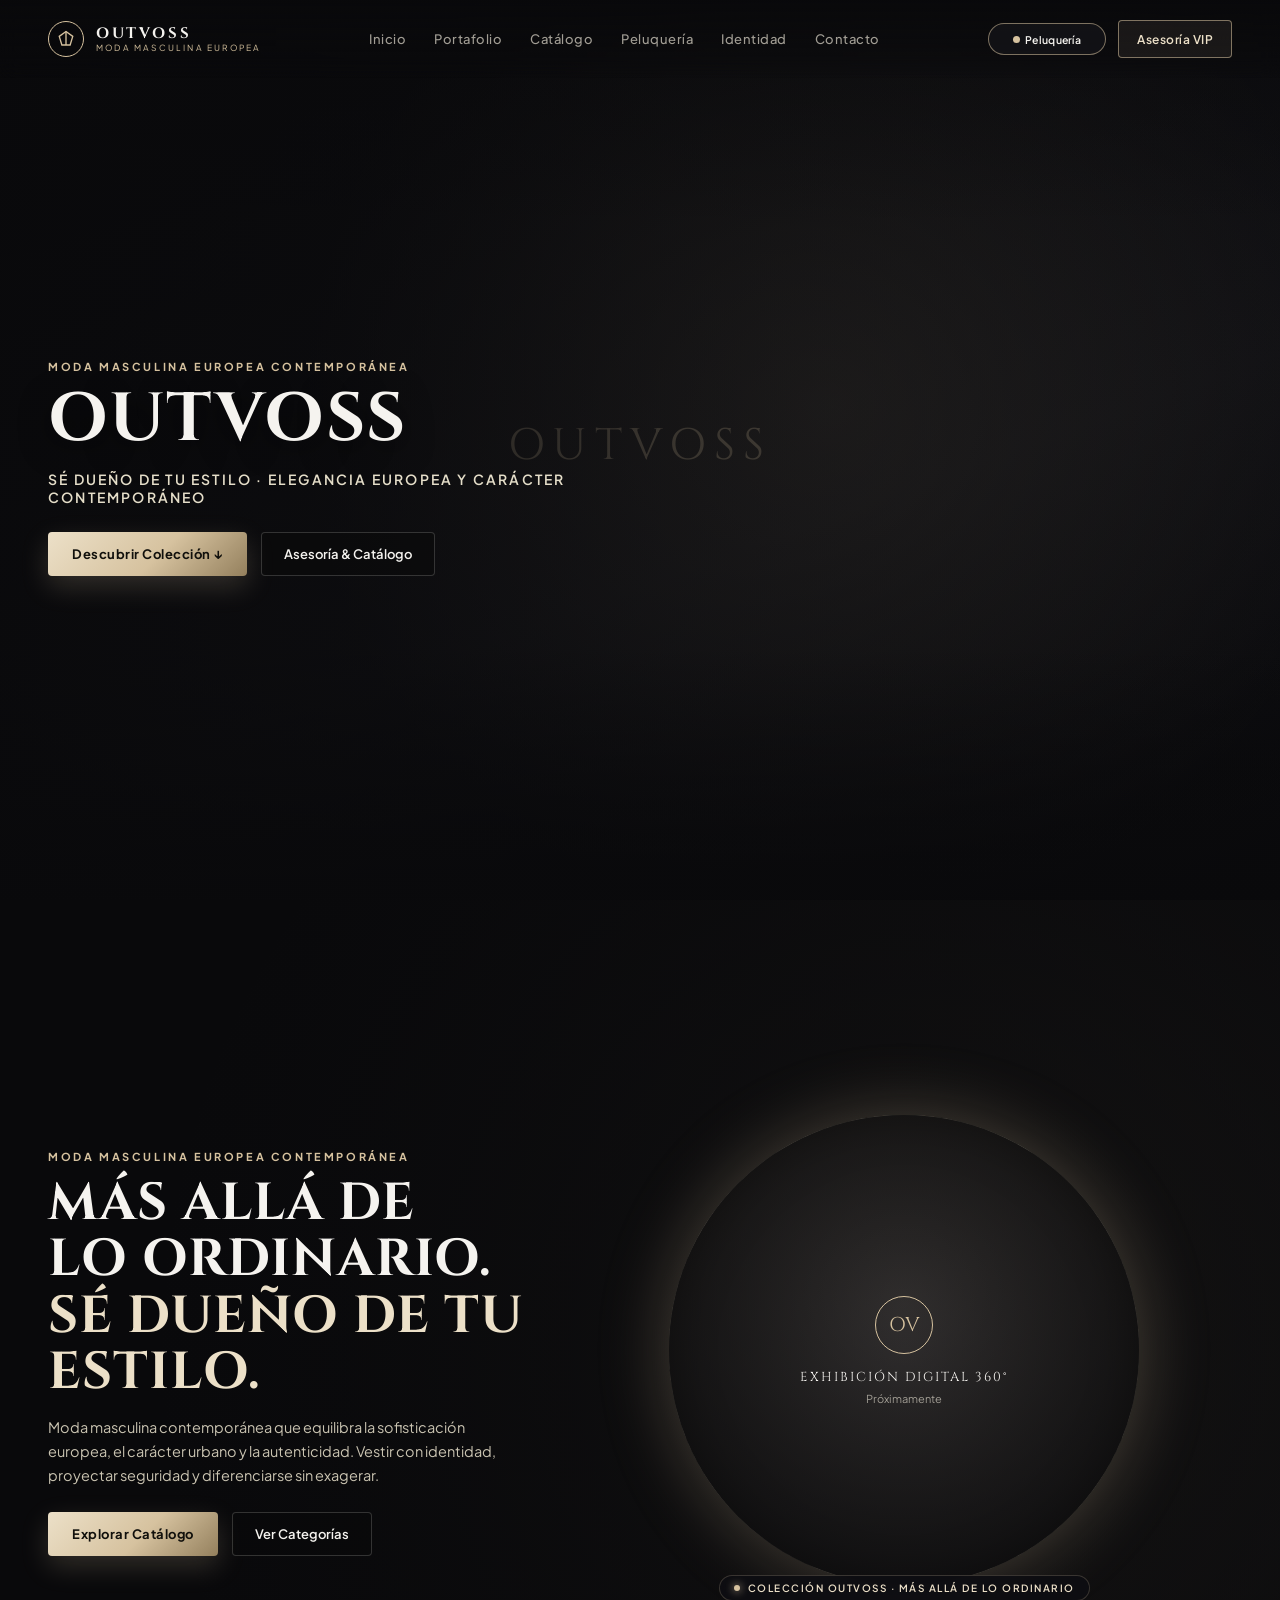
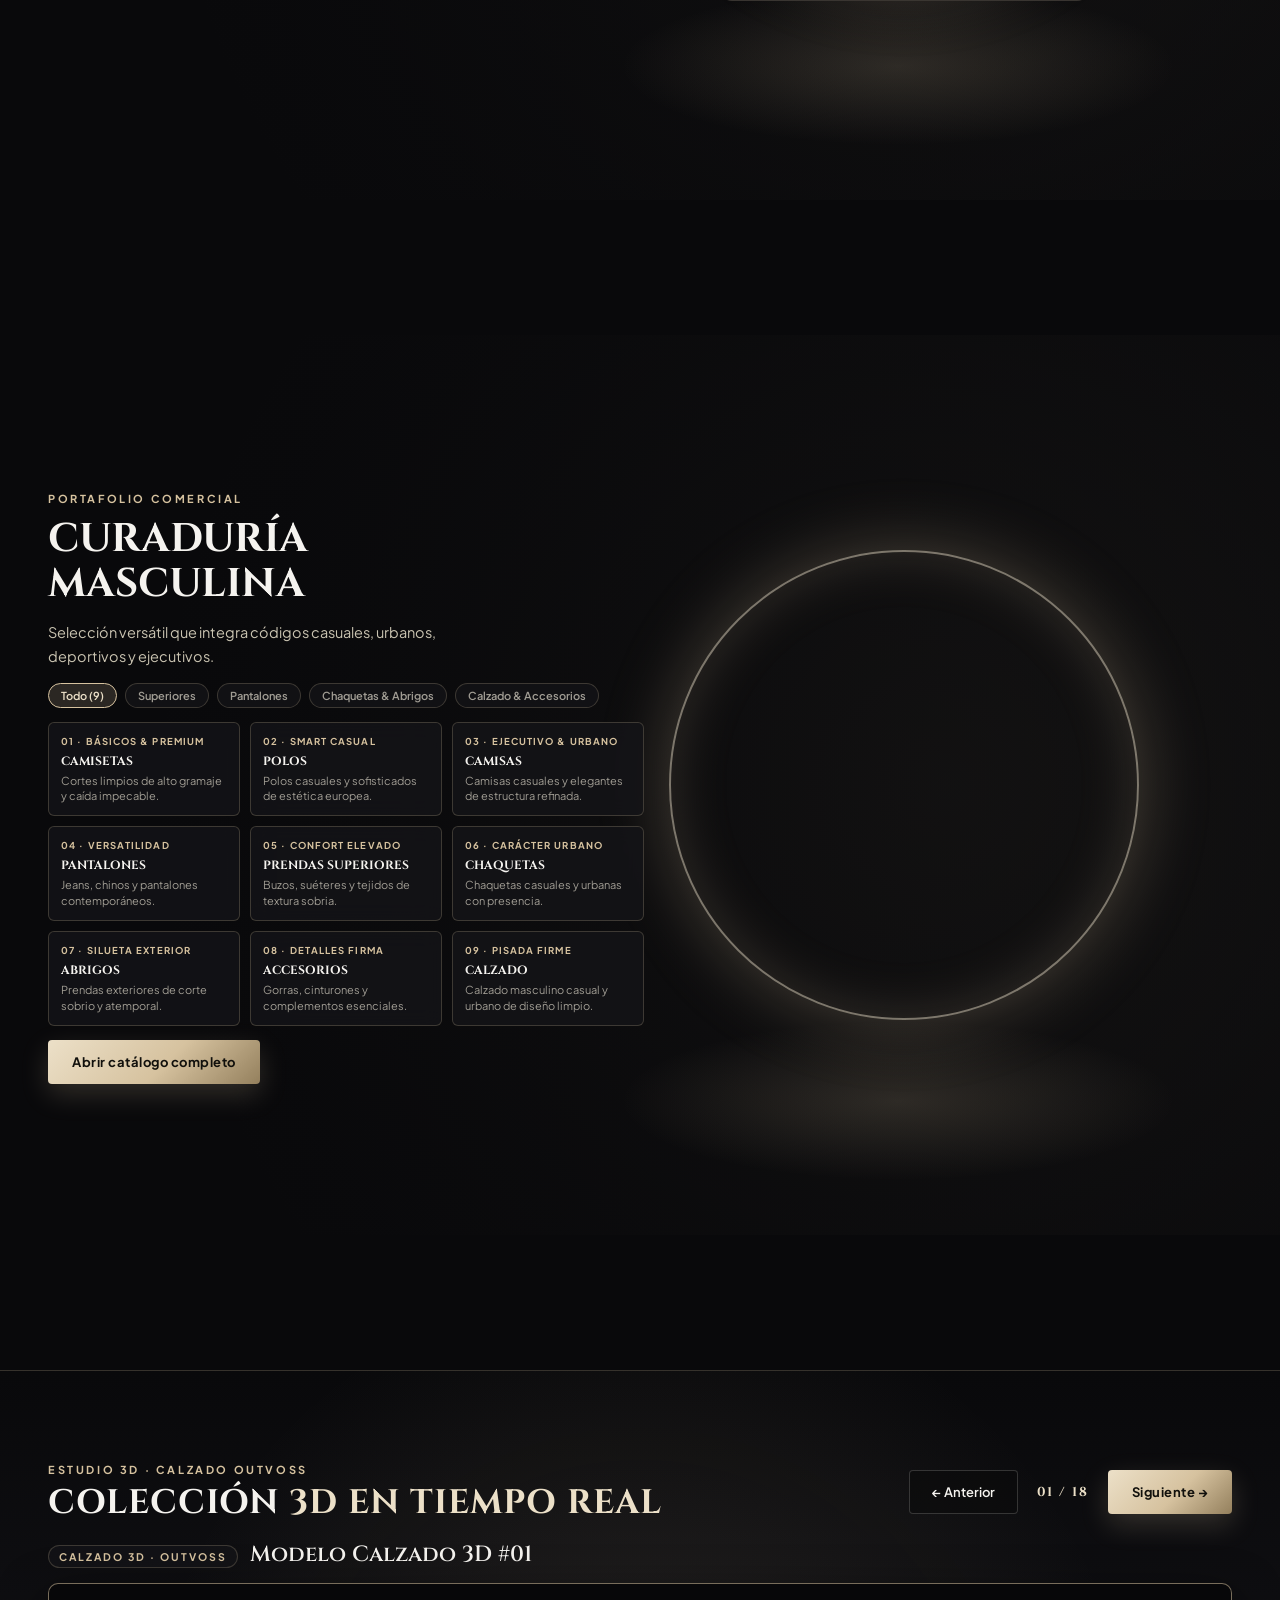
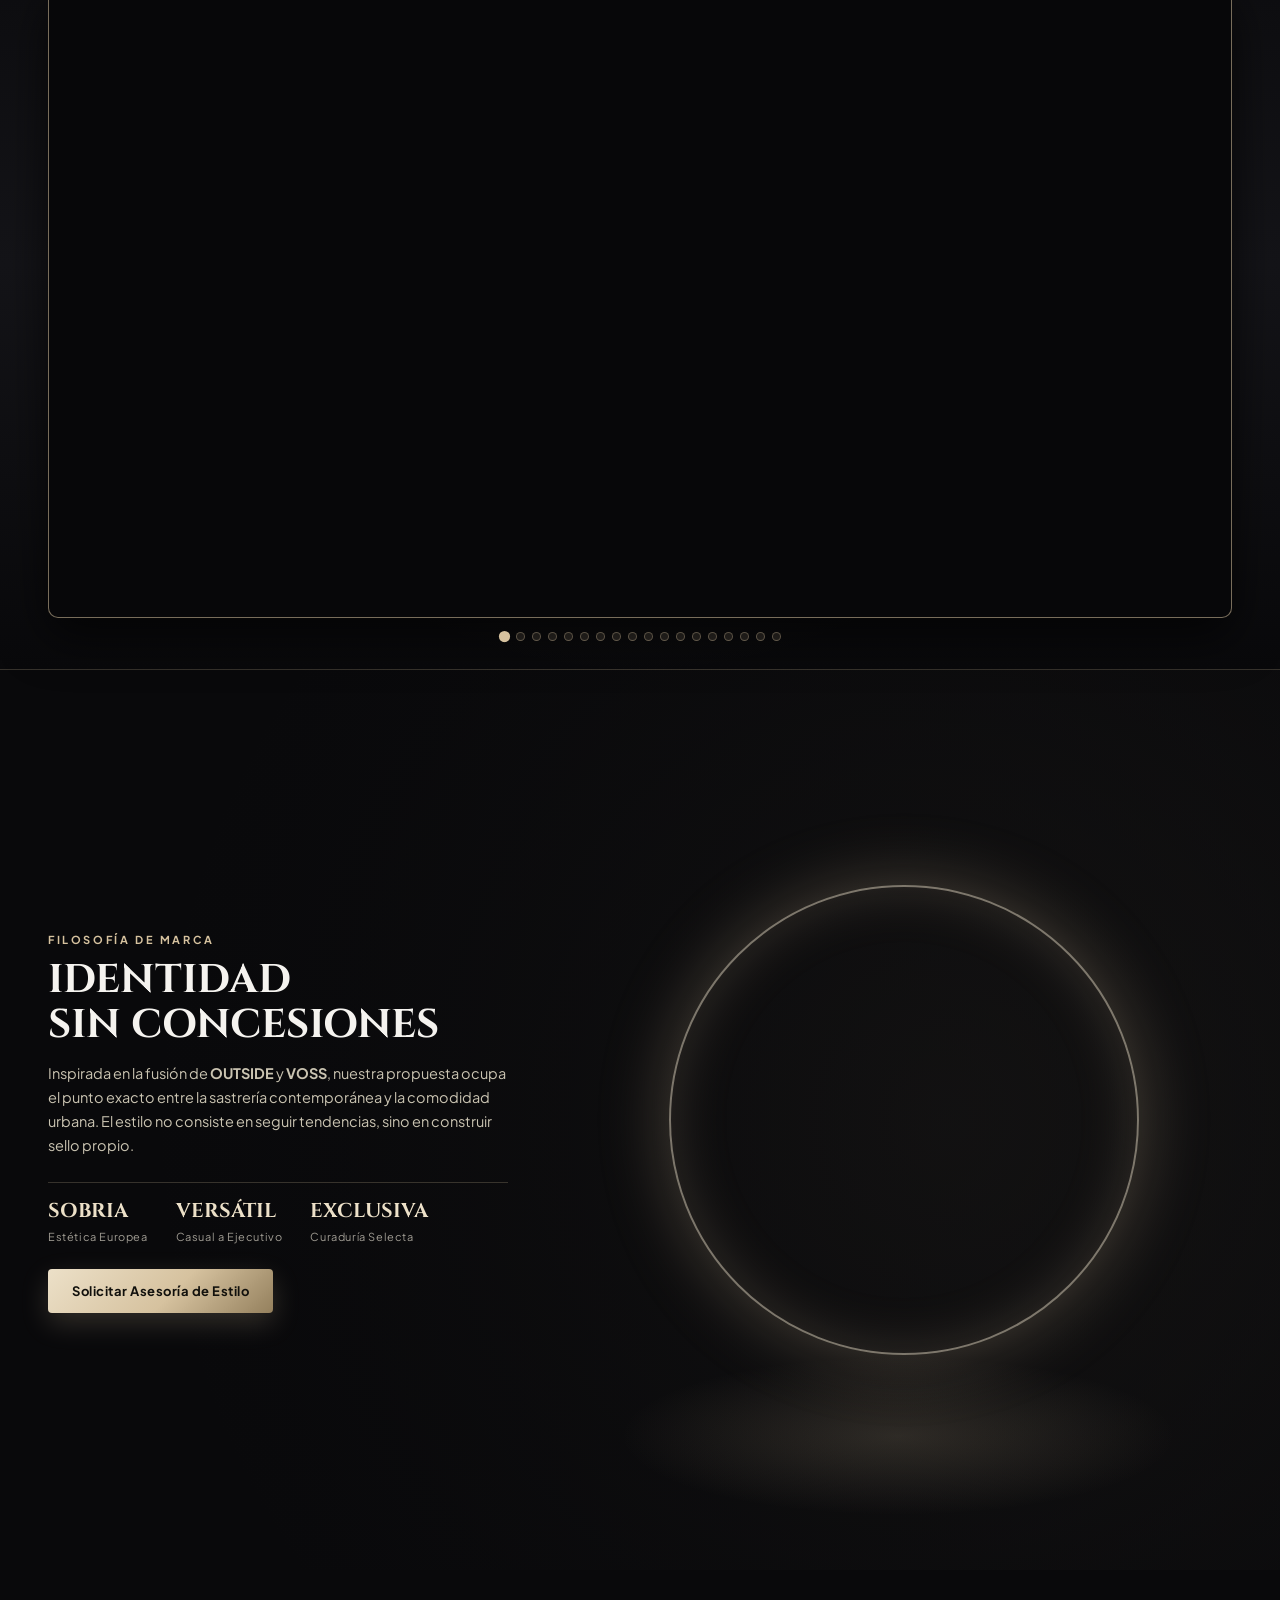
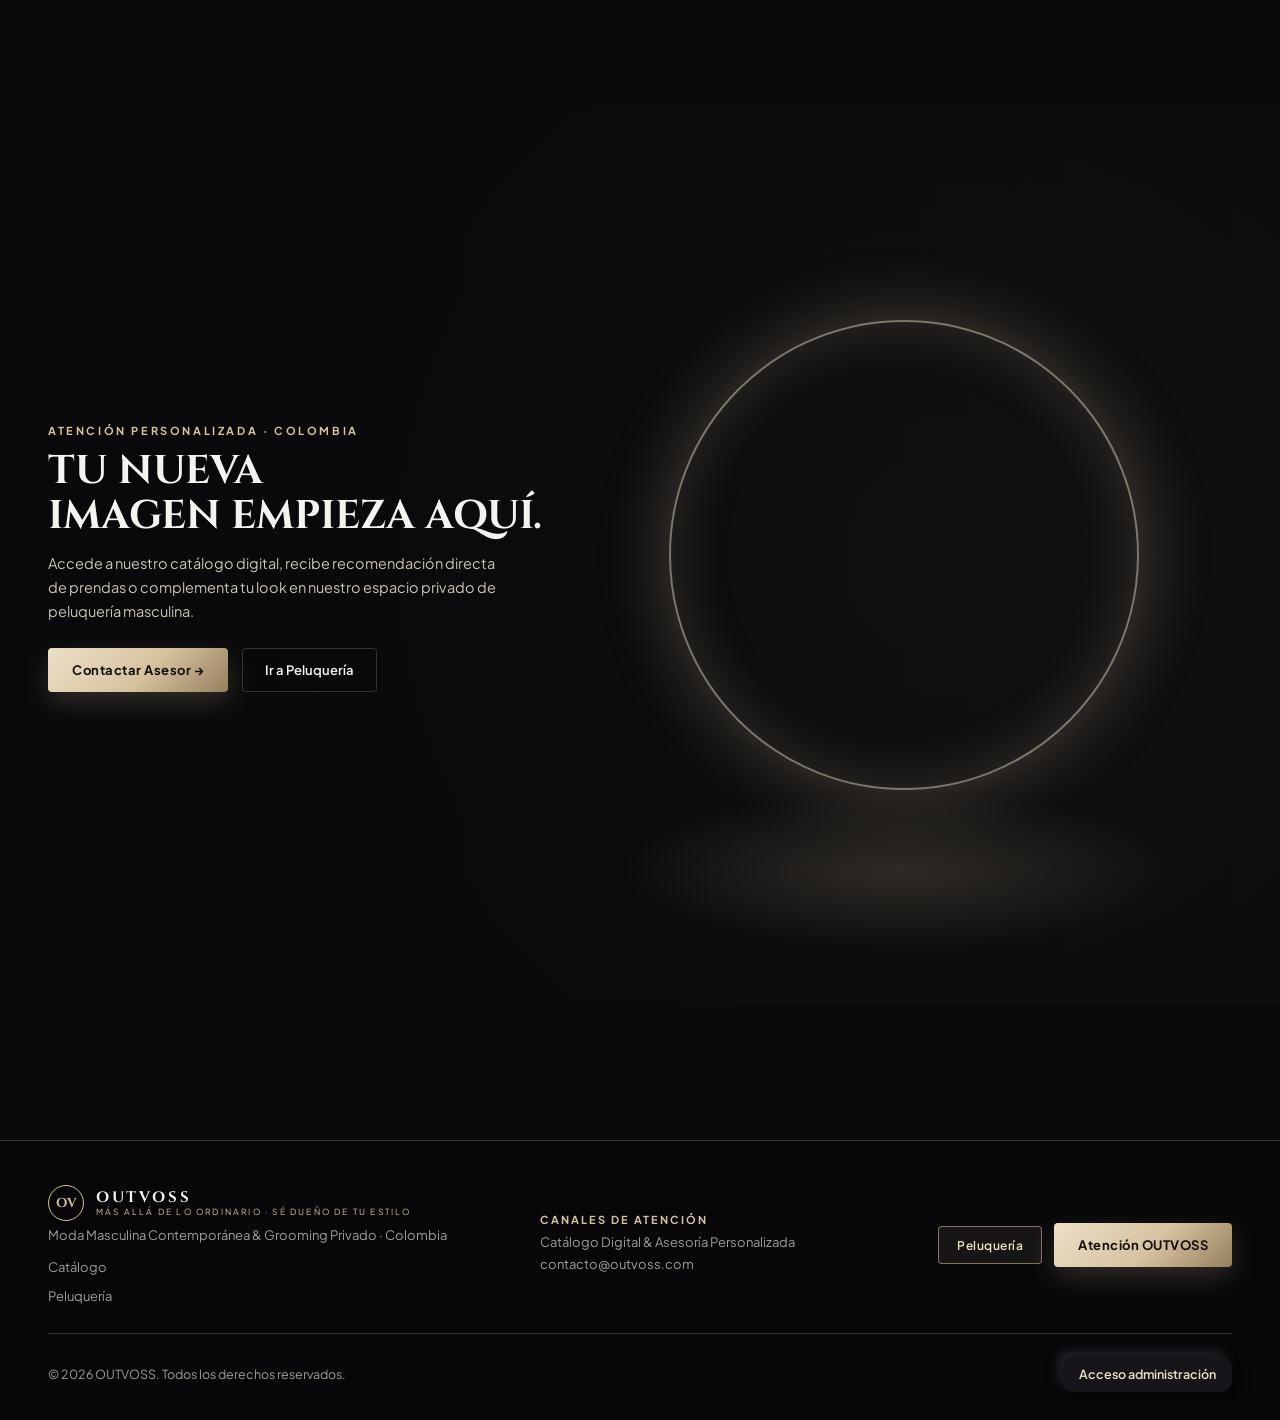
==== commit 8f4230a0: "Update index.html" ====
--- a/index.html
+++ b/index.html
@@ -66,7 +66,6 @@
         <span id="toggleBarberLabel">Peluquería</span>
       </a>
       <button class="btn-outline-champagne" id="headerActionBtn" type="button">Asesoría VIP</button>
-      <button class="nav-toggle" id="navToggle" type="button" aria-label="Abrir menú" aria-expanded="false" aria-controls="navOutvoss">☰</button>
     </div>
   </header>
 
@@ -235,7 +234,7 @@
           <div class="screen-3d-top-bar">
             <div class="screen-3d-heading-group">
               <span class="eyebrow">ESTUDIO 3D · CALZADO OUTVOSS</span>
-              <h2 class="screen-3d-title">COLECCIÓN <span class="champagne-text">3D</span></h2>
+              <h2 class="screen-3d-title">COLECCIÓN <span class="champagne-text">3D EN TIEMPO REAL</span></h2>
             </div>
 
             <div class="screen-3d-controls">
@@ -372,7 +371,7 @@
     <div class="legal-strip">
       <span class="legal-copy">© <span id="footerYear"></span> OUTVOSS. Todos los derechos reservados.</span>
       <span id="legalBtns" style="display:contents"></span>
-      <a class="btn-neu" href="admin.html">Acceso administración</a>
+      <a class="btn-neu" href="admin.html" style="display:inline-block;text-decoration:none">Acceso administración</a>
     </div>
   </footer>
 
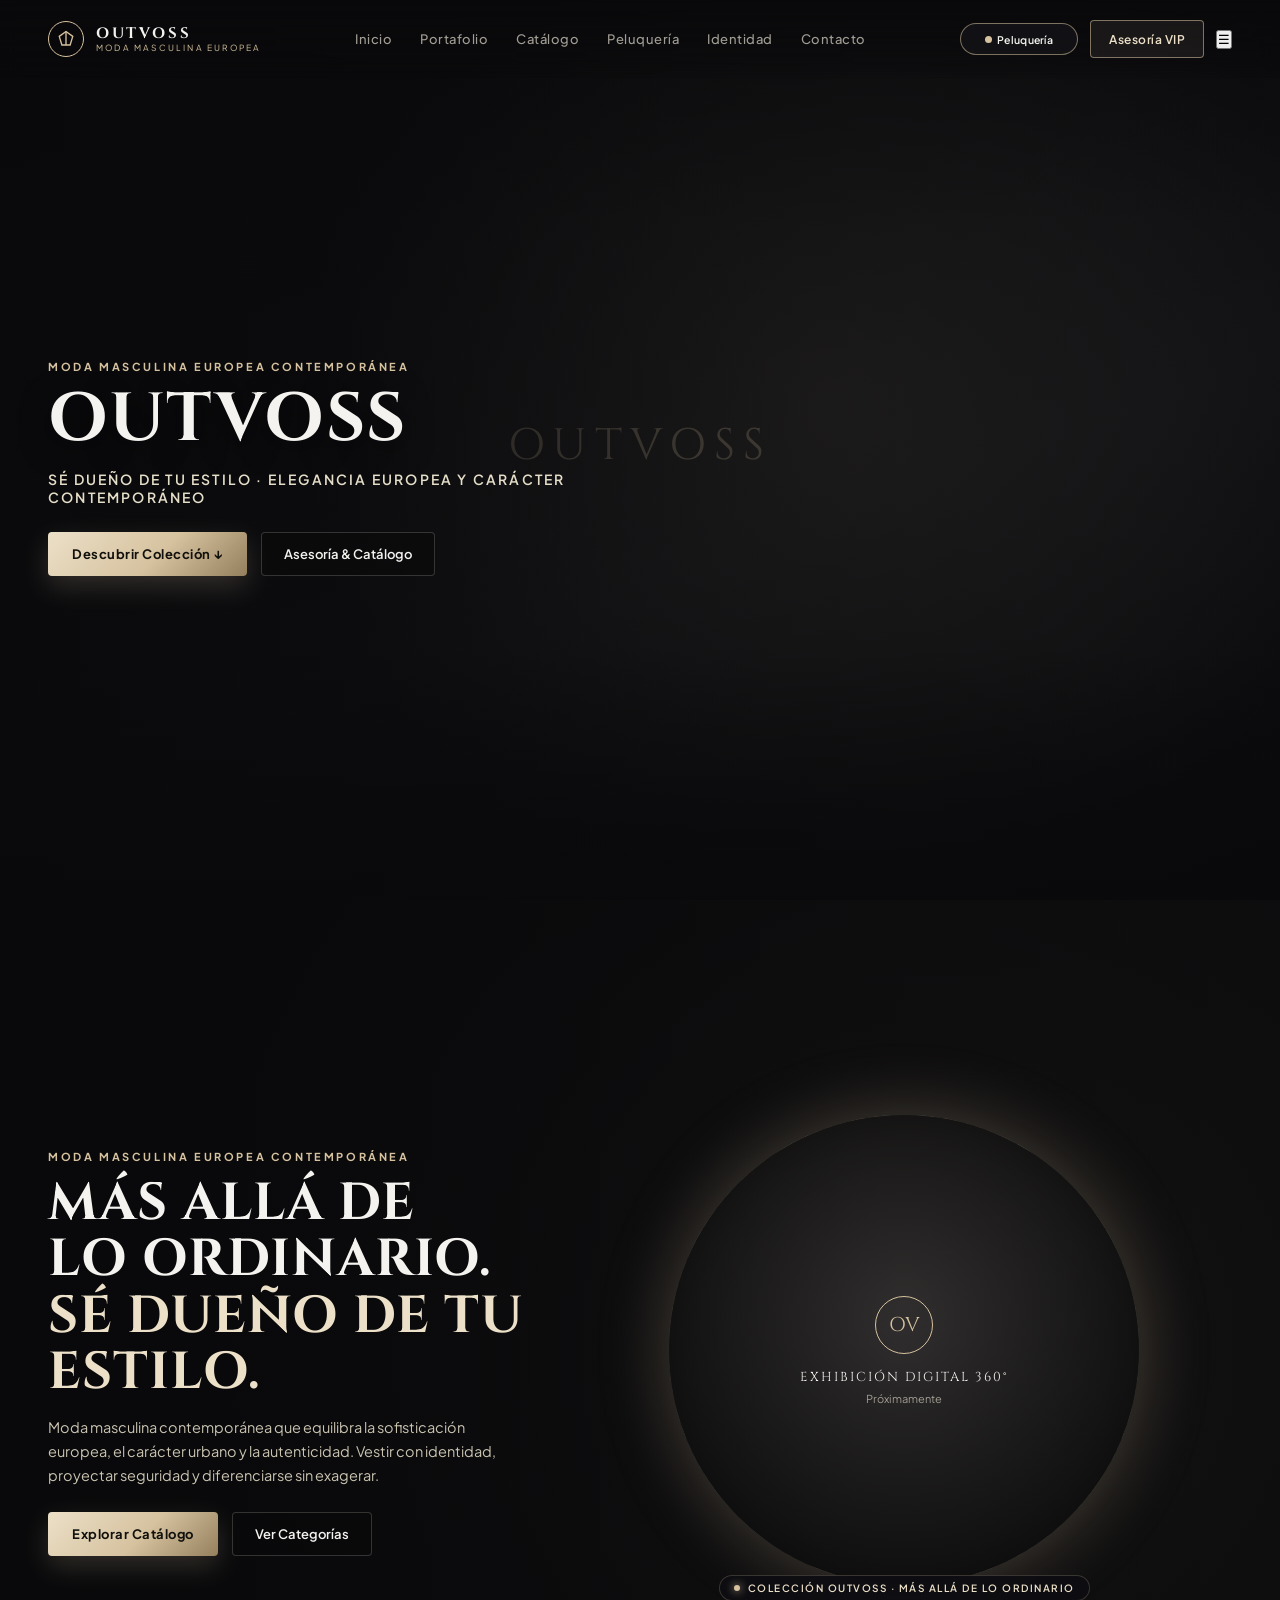
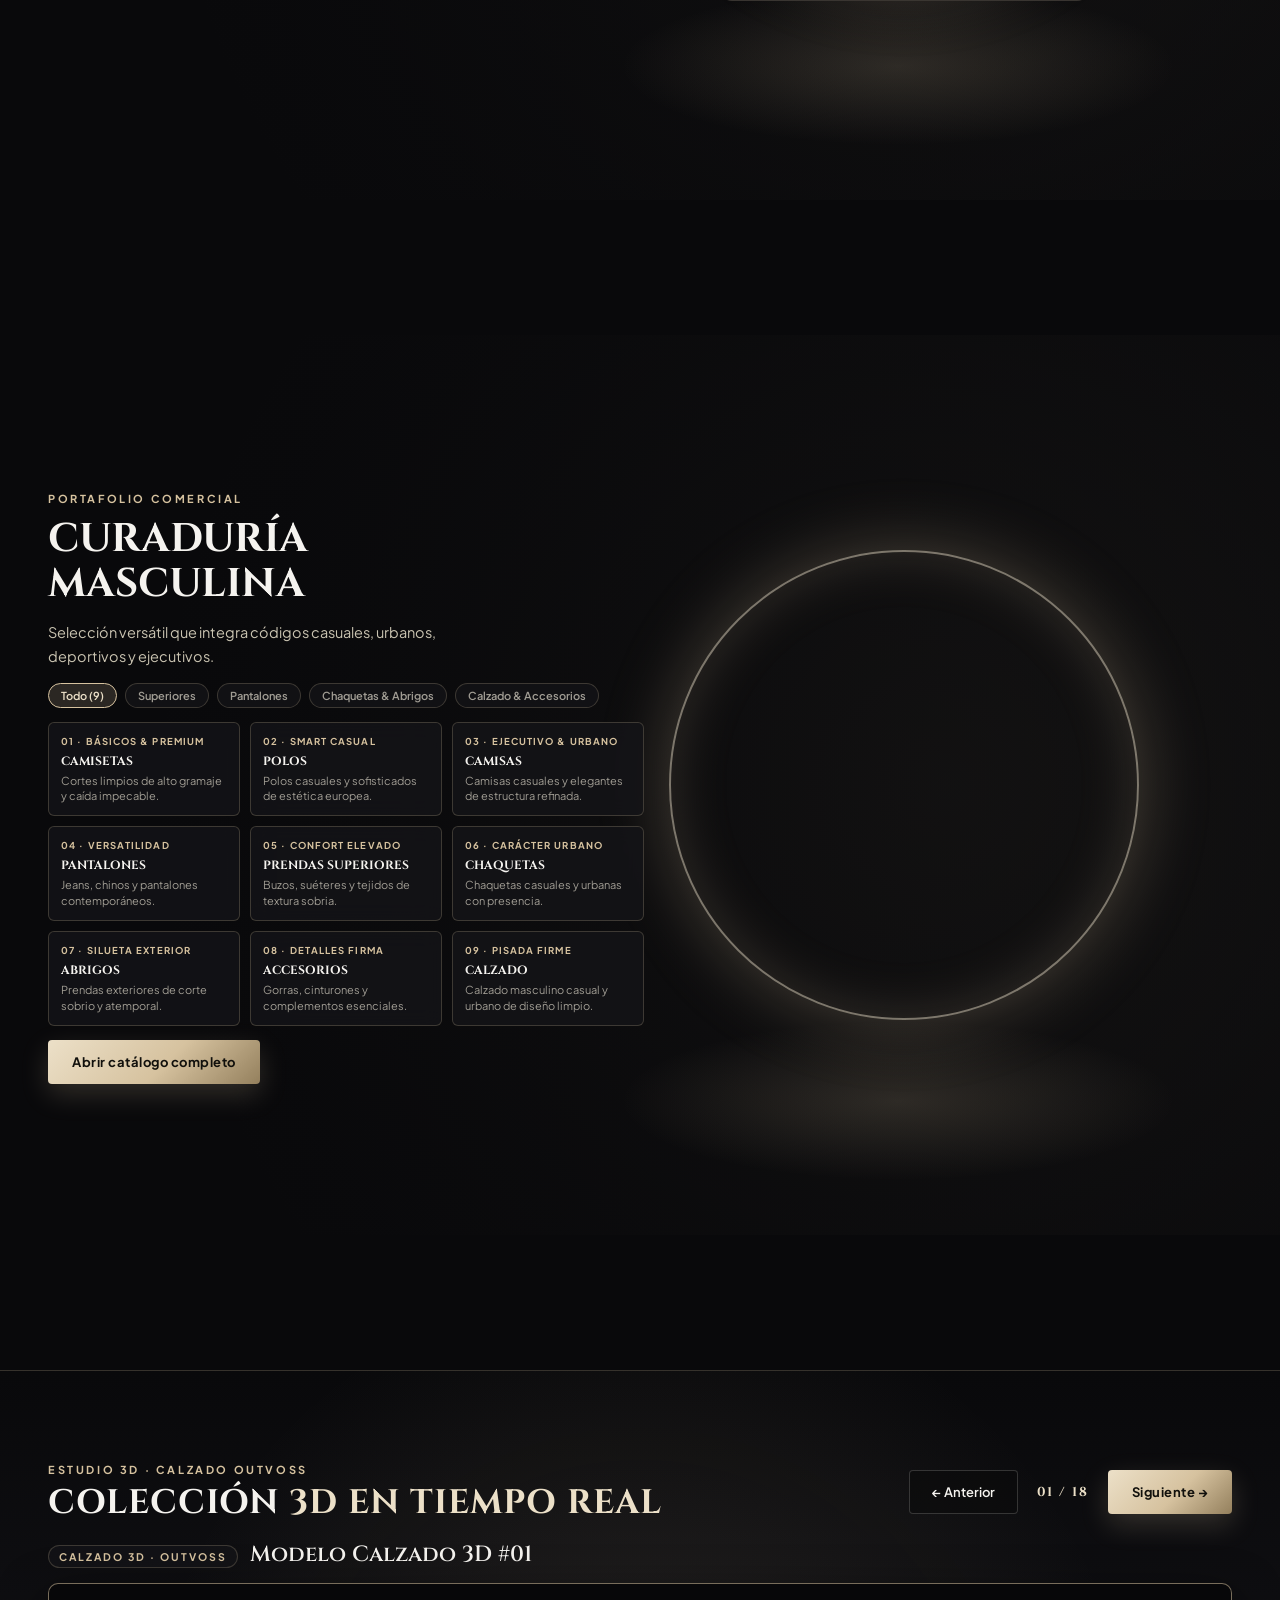
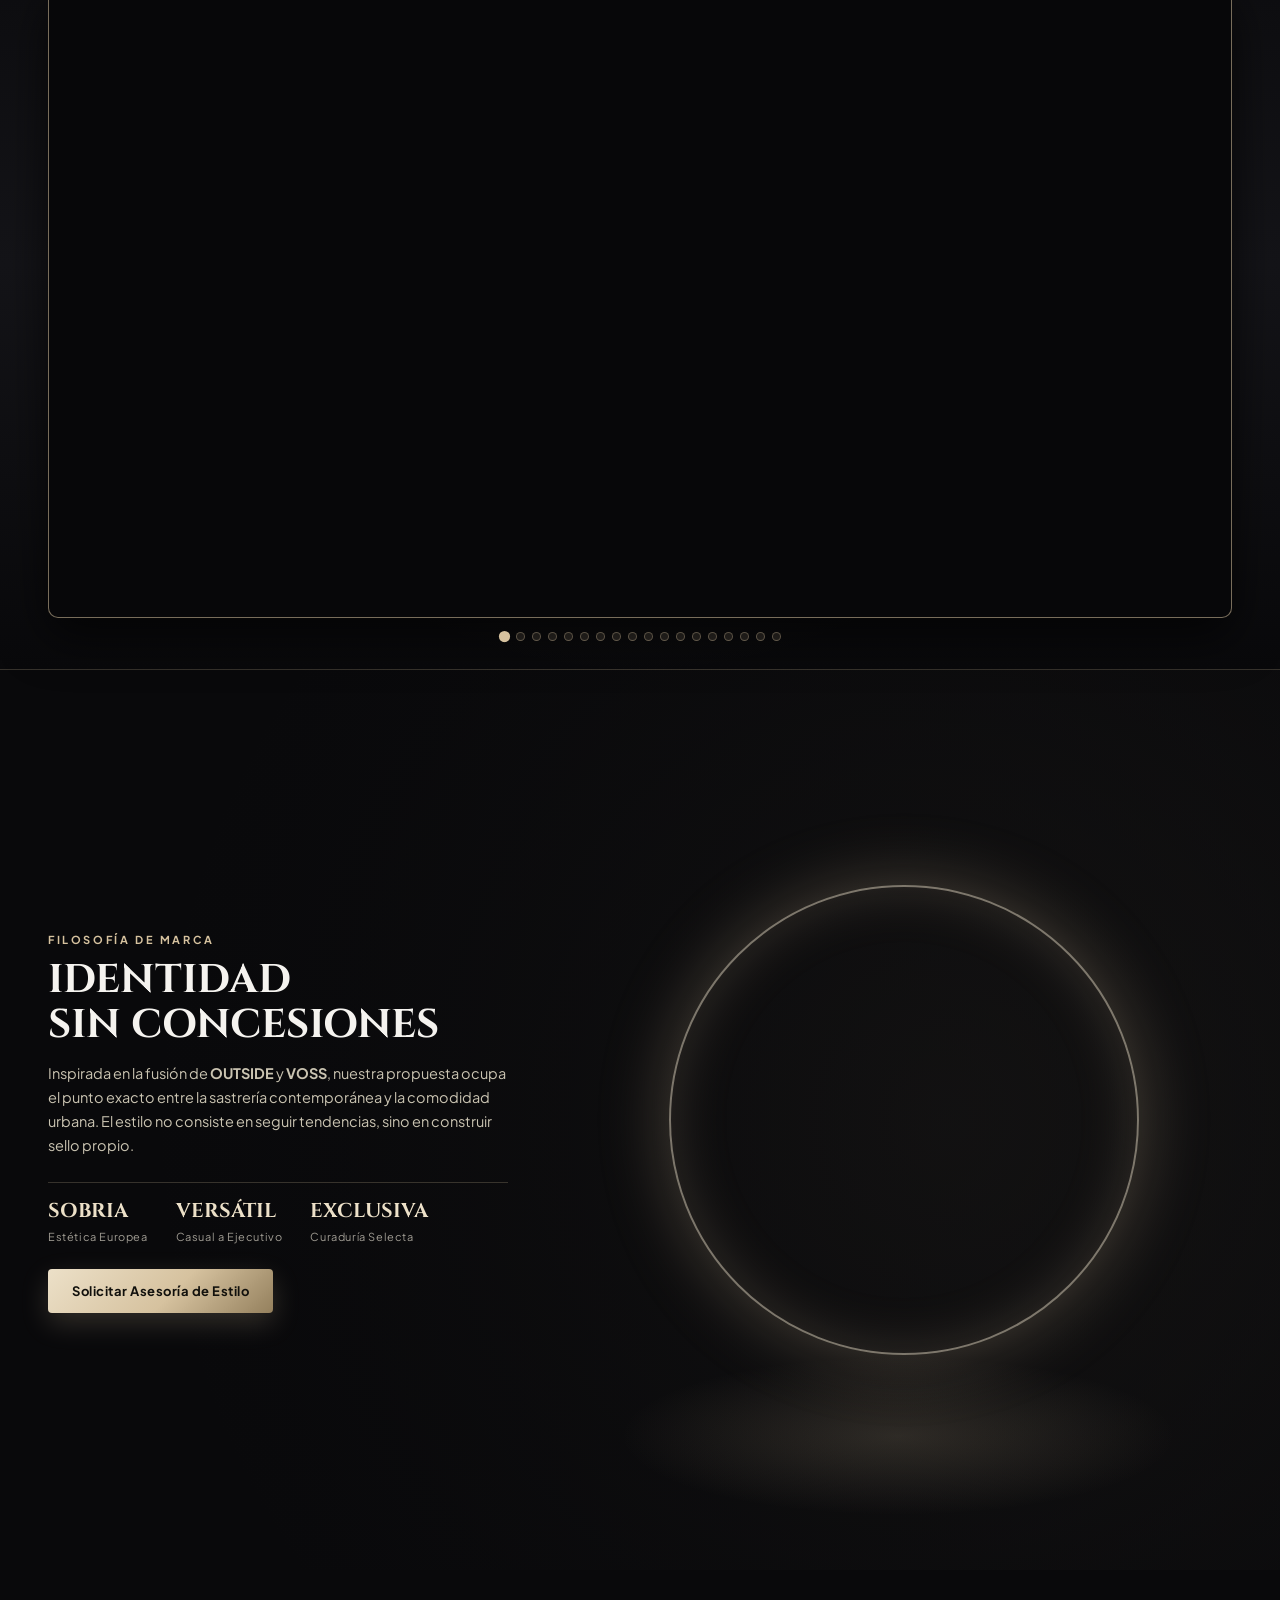
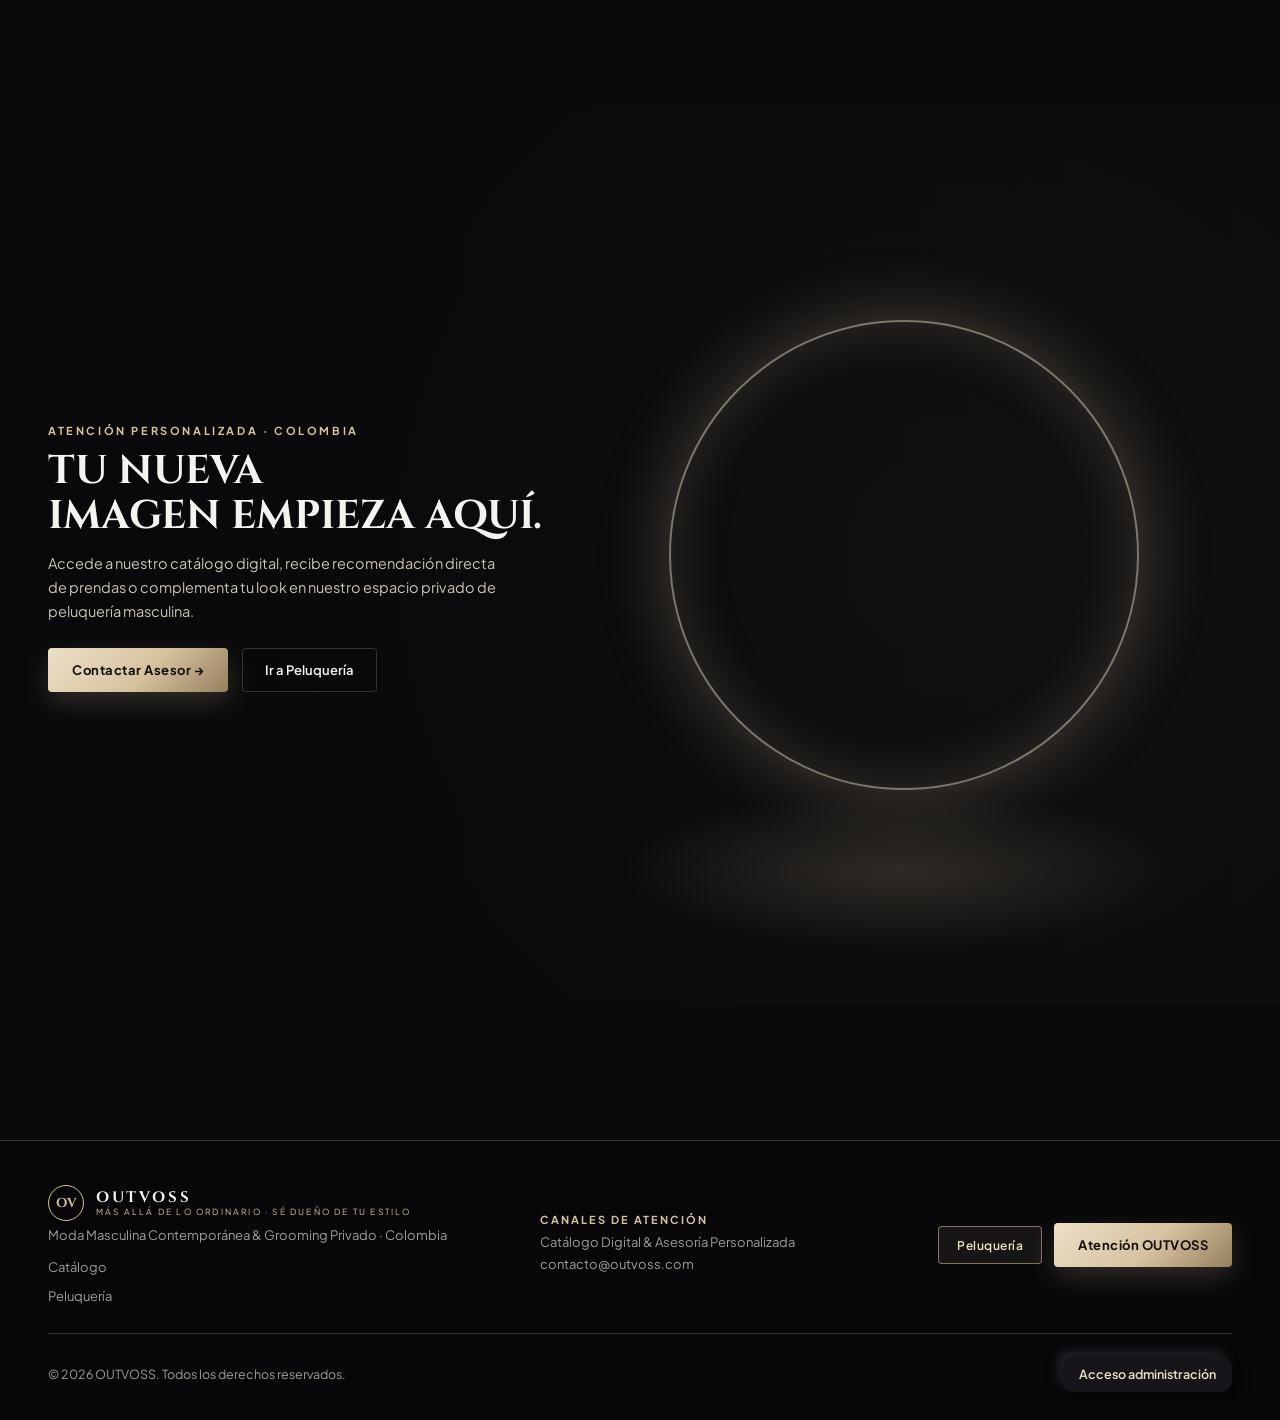
==== commit d75730db: "Add navigation toggle button to header" ====
--- a/index.html
+++ b/index.html
@@ -66,6 +66,7 @@
         <span id="toggleBarberLabel">Peluquería</span>
       </a>
       <button class="btn-outline-champagne" id="headerActionBtn" type="button">Asesoría VIP</button>
+      <button class="nav-toggle" id="navToggle" type="button" aria-label="Abrir menú" aria-expanded="false" aria-controls="navOutvoss">☰</button>
     </div>
   </header>
 
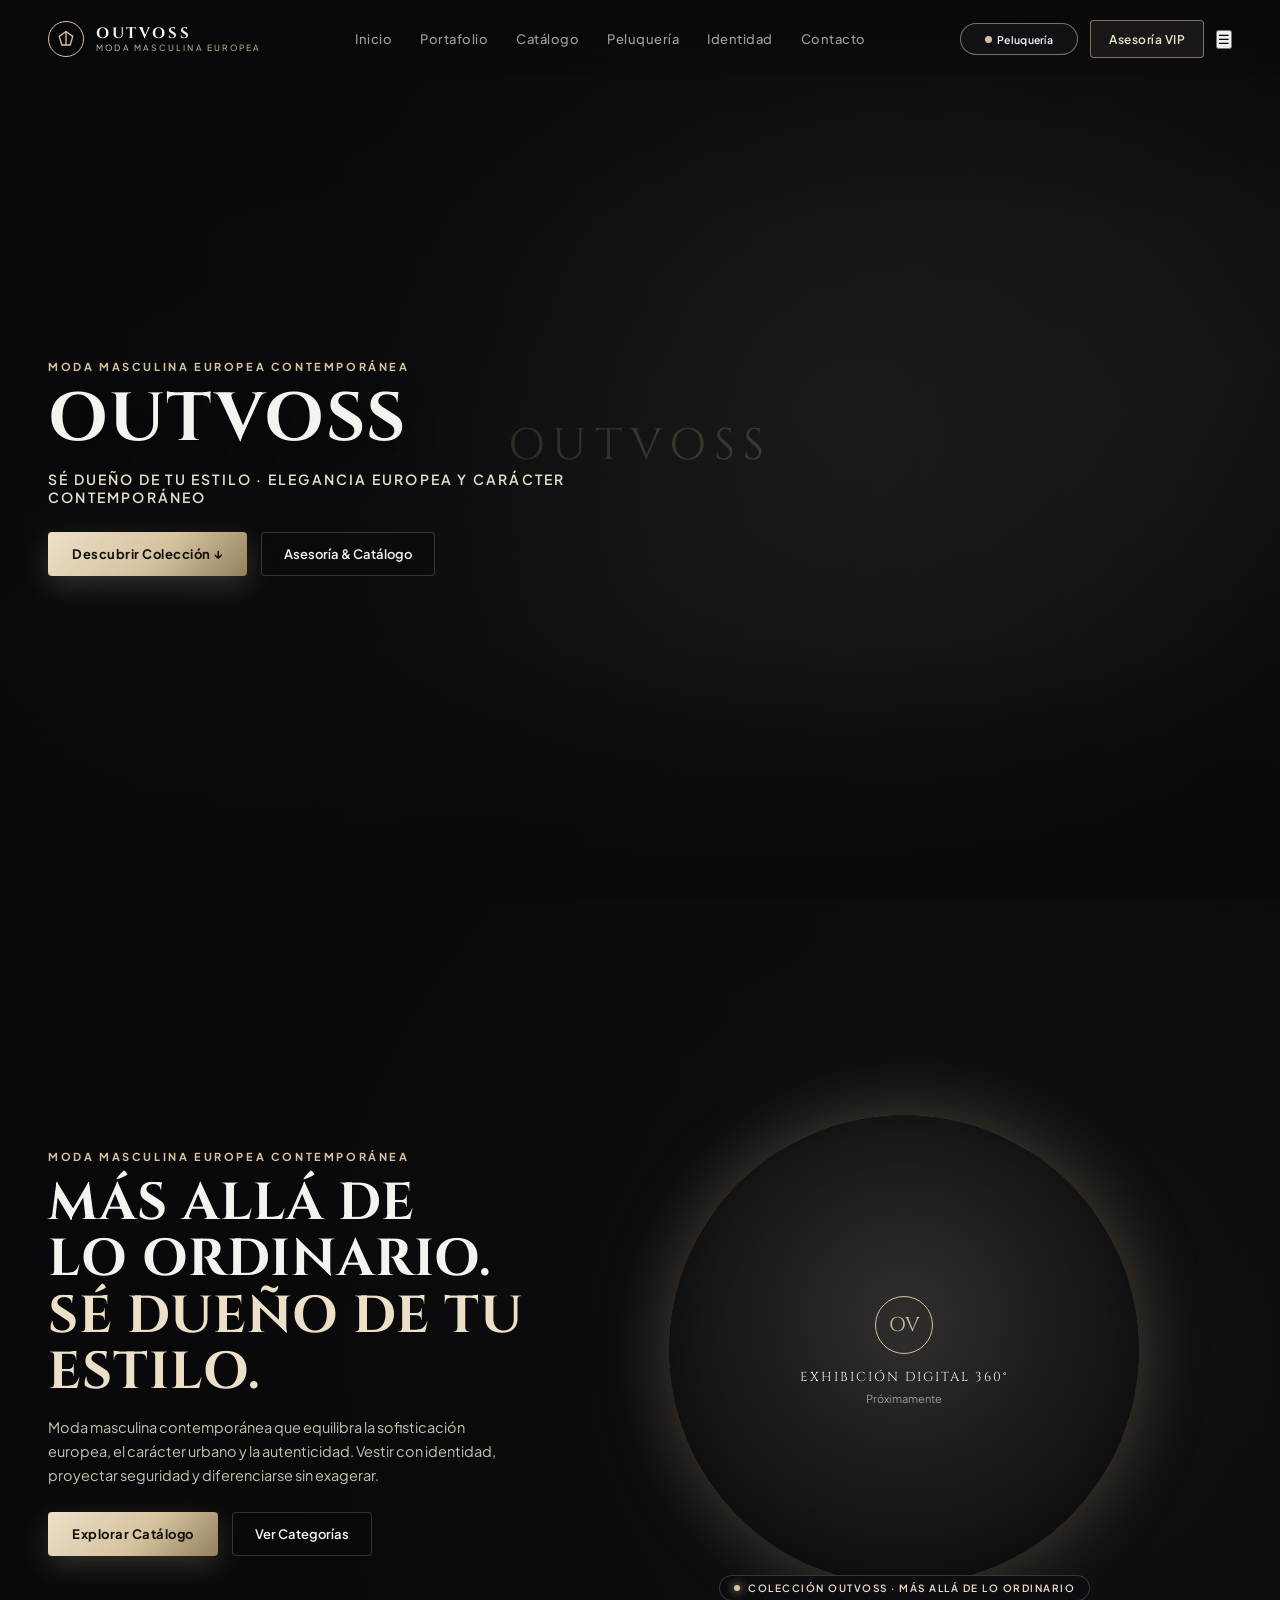
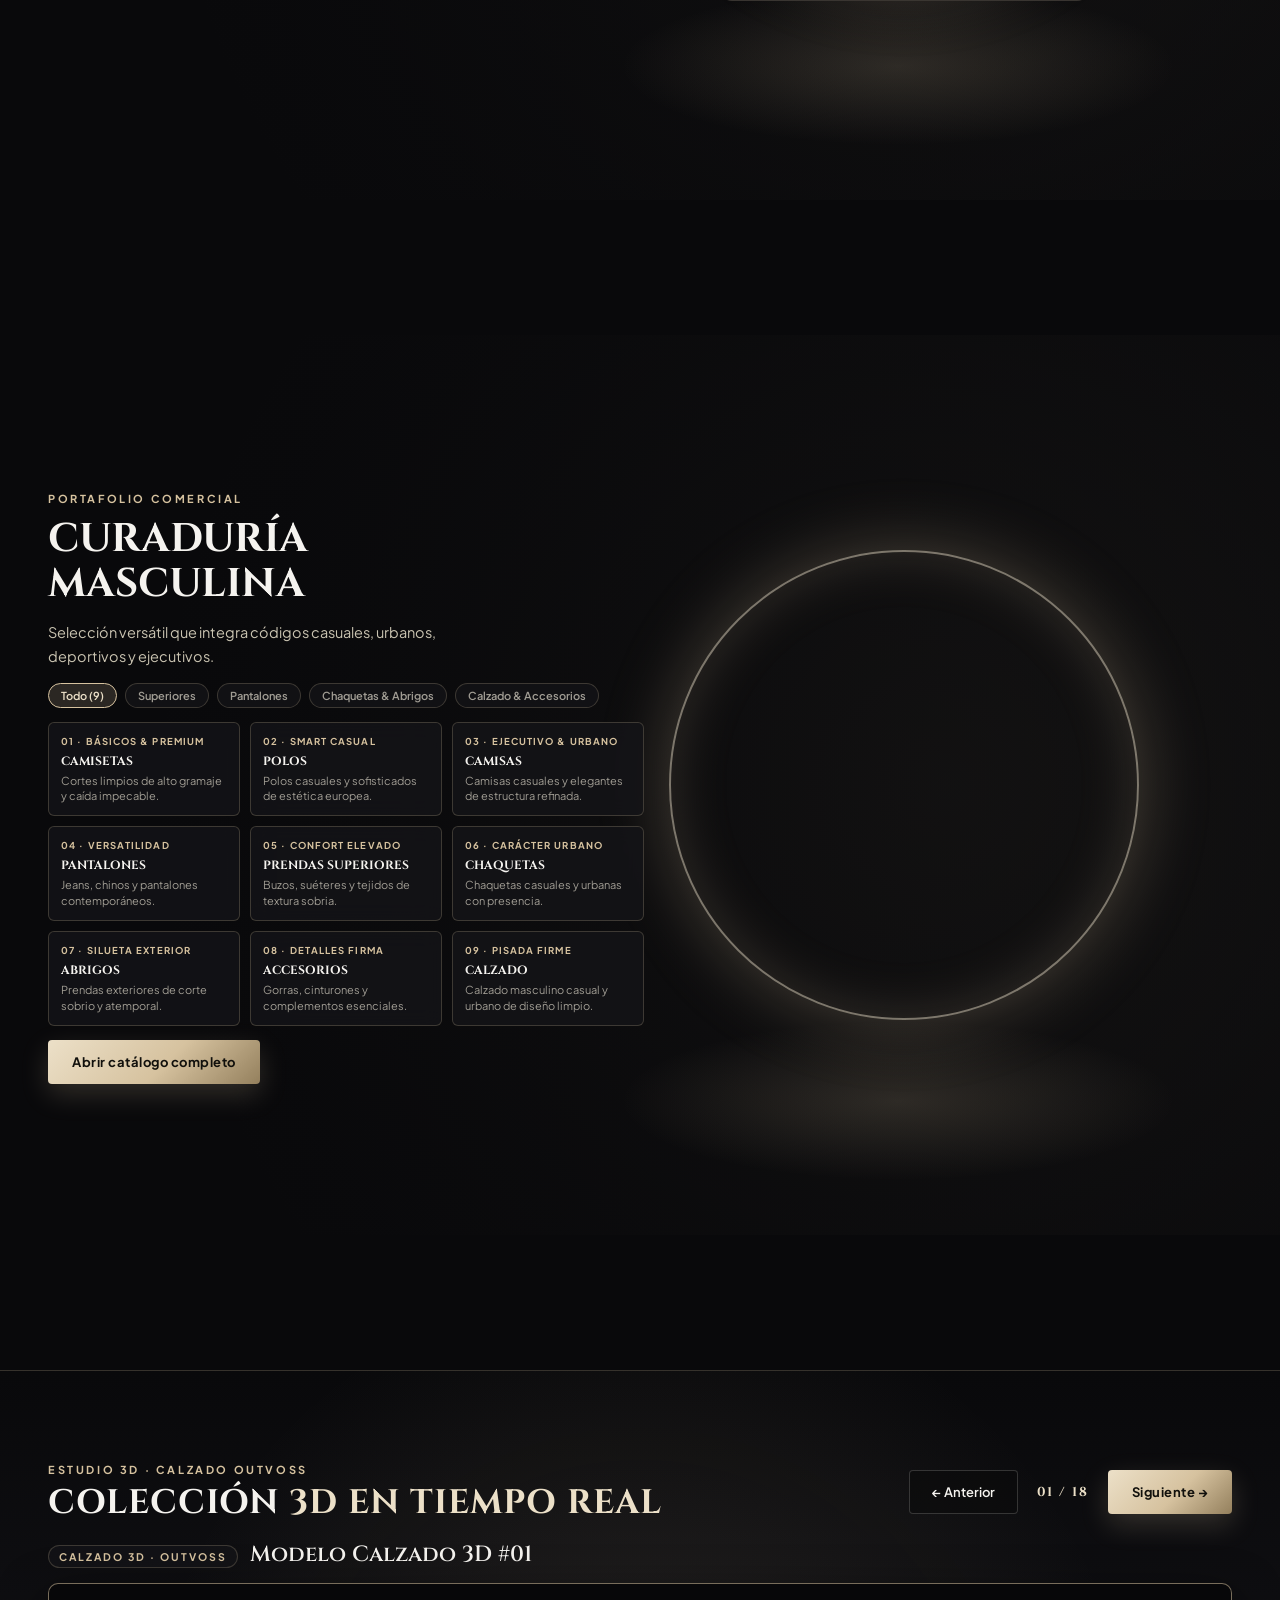
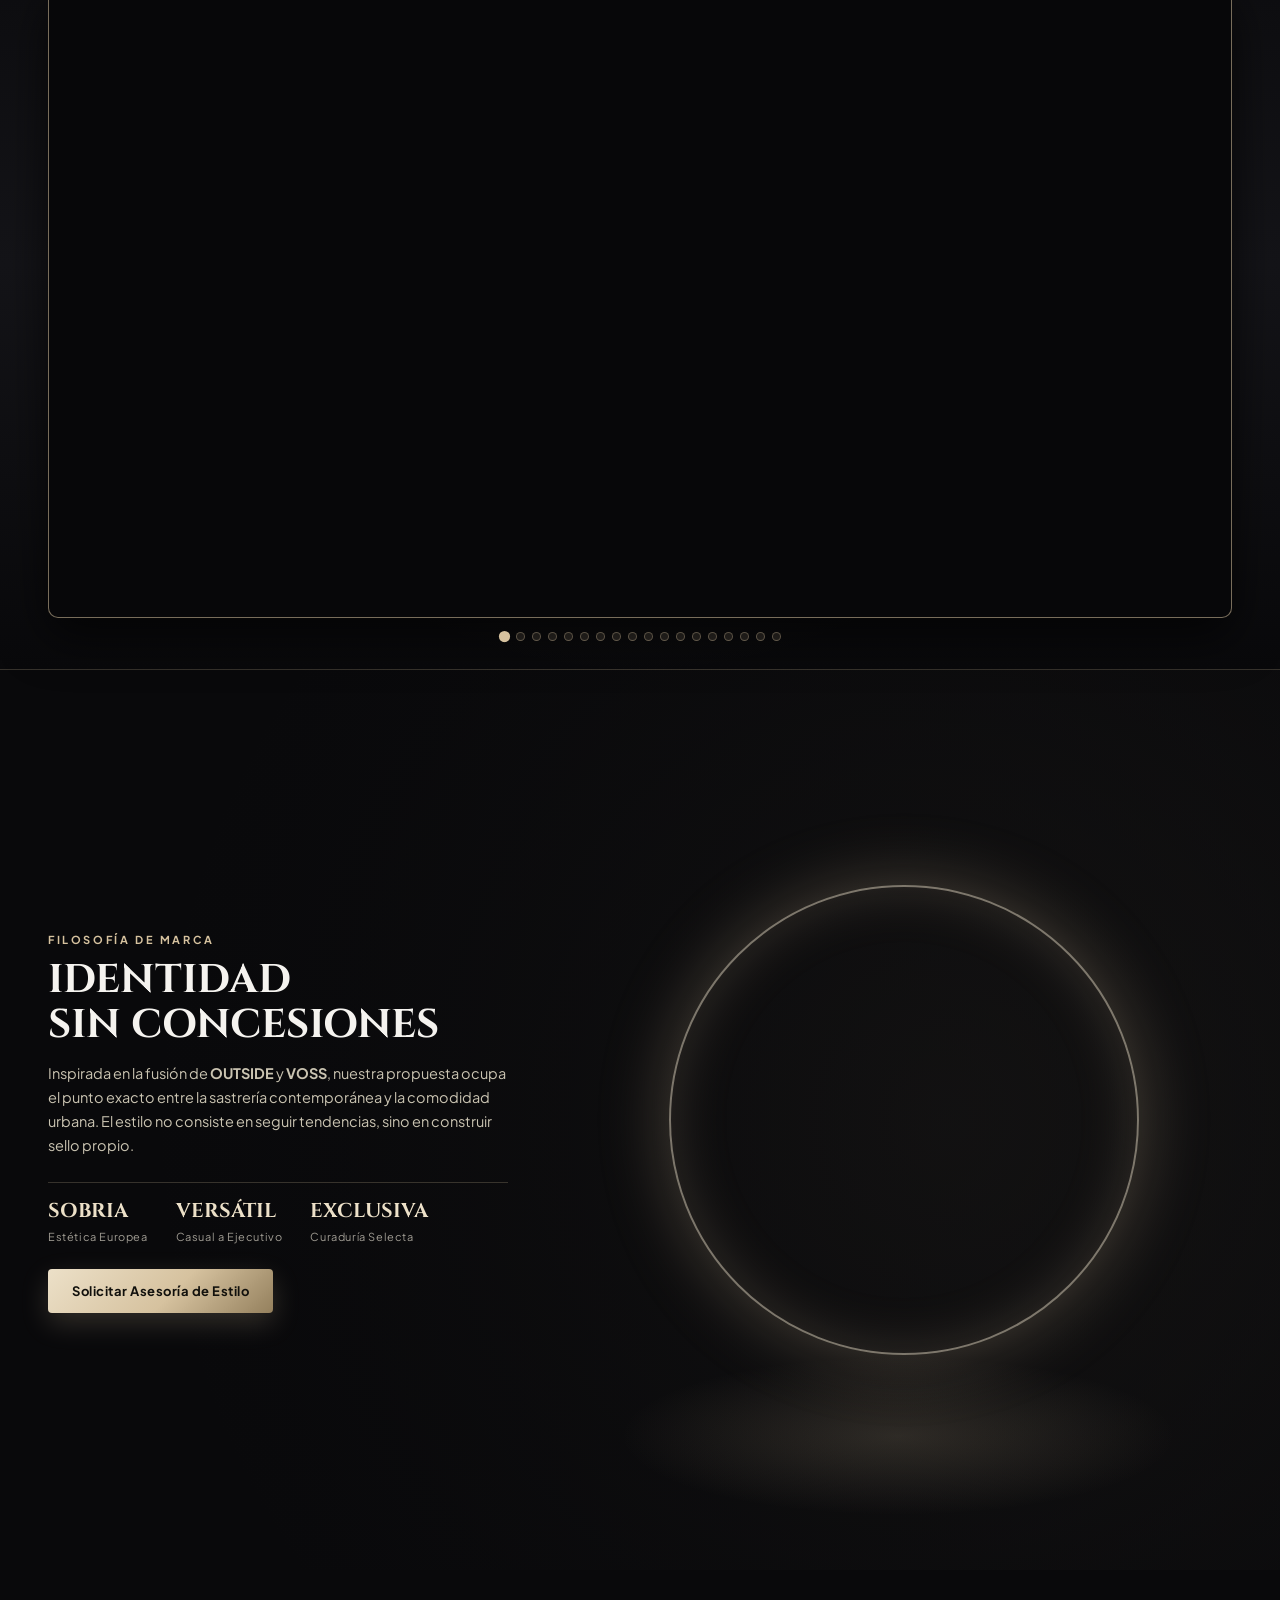
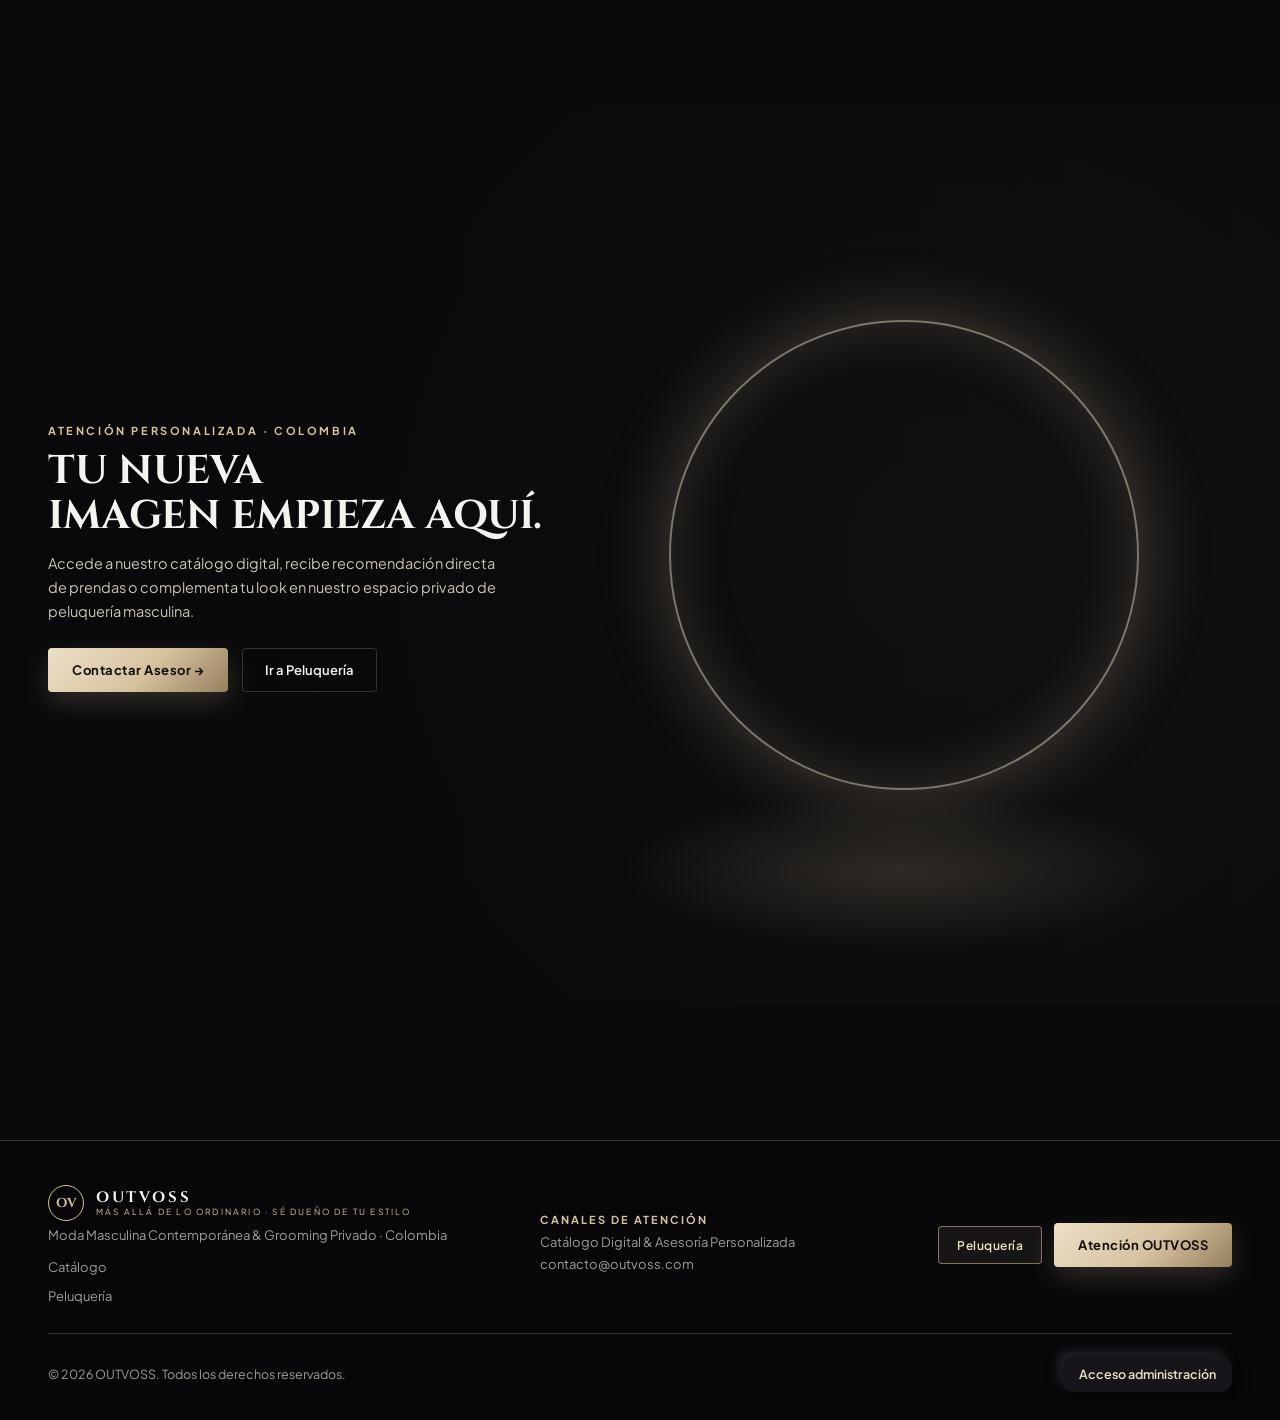
==== commit b6d45fd9: "Clear video source in index.html Updated video source to an empty string." ====
--- a/index.html
+++ b/index.html
@@ -80,7 +80,7 @@
         <div class="cinema-player-stage">
           <video
             id="heroMp4Player"
-            src="https://res.cloudinary.com/r3qer78t/video/upload/v1786299280/InShot_20260809_120513339.mp4"
+            src=""
             autoplay
             loop
             muted
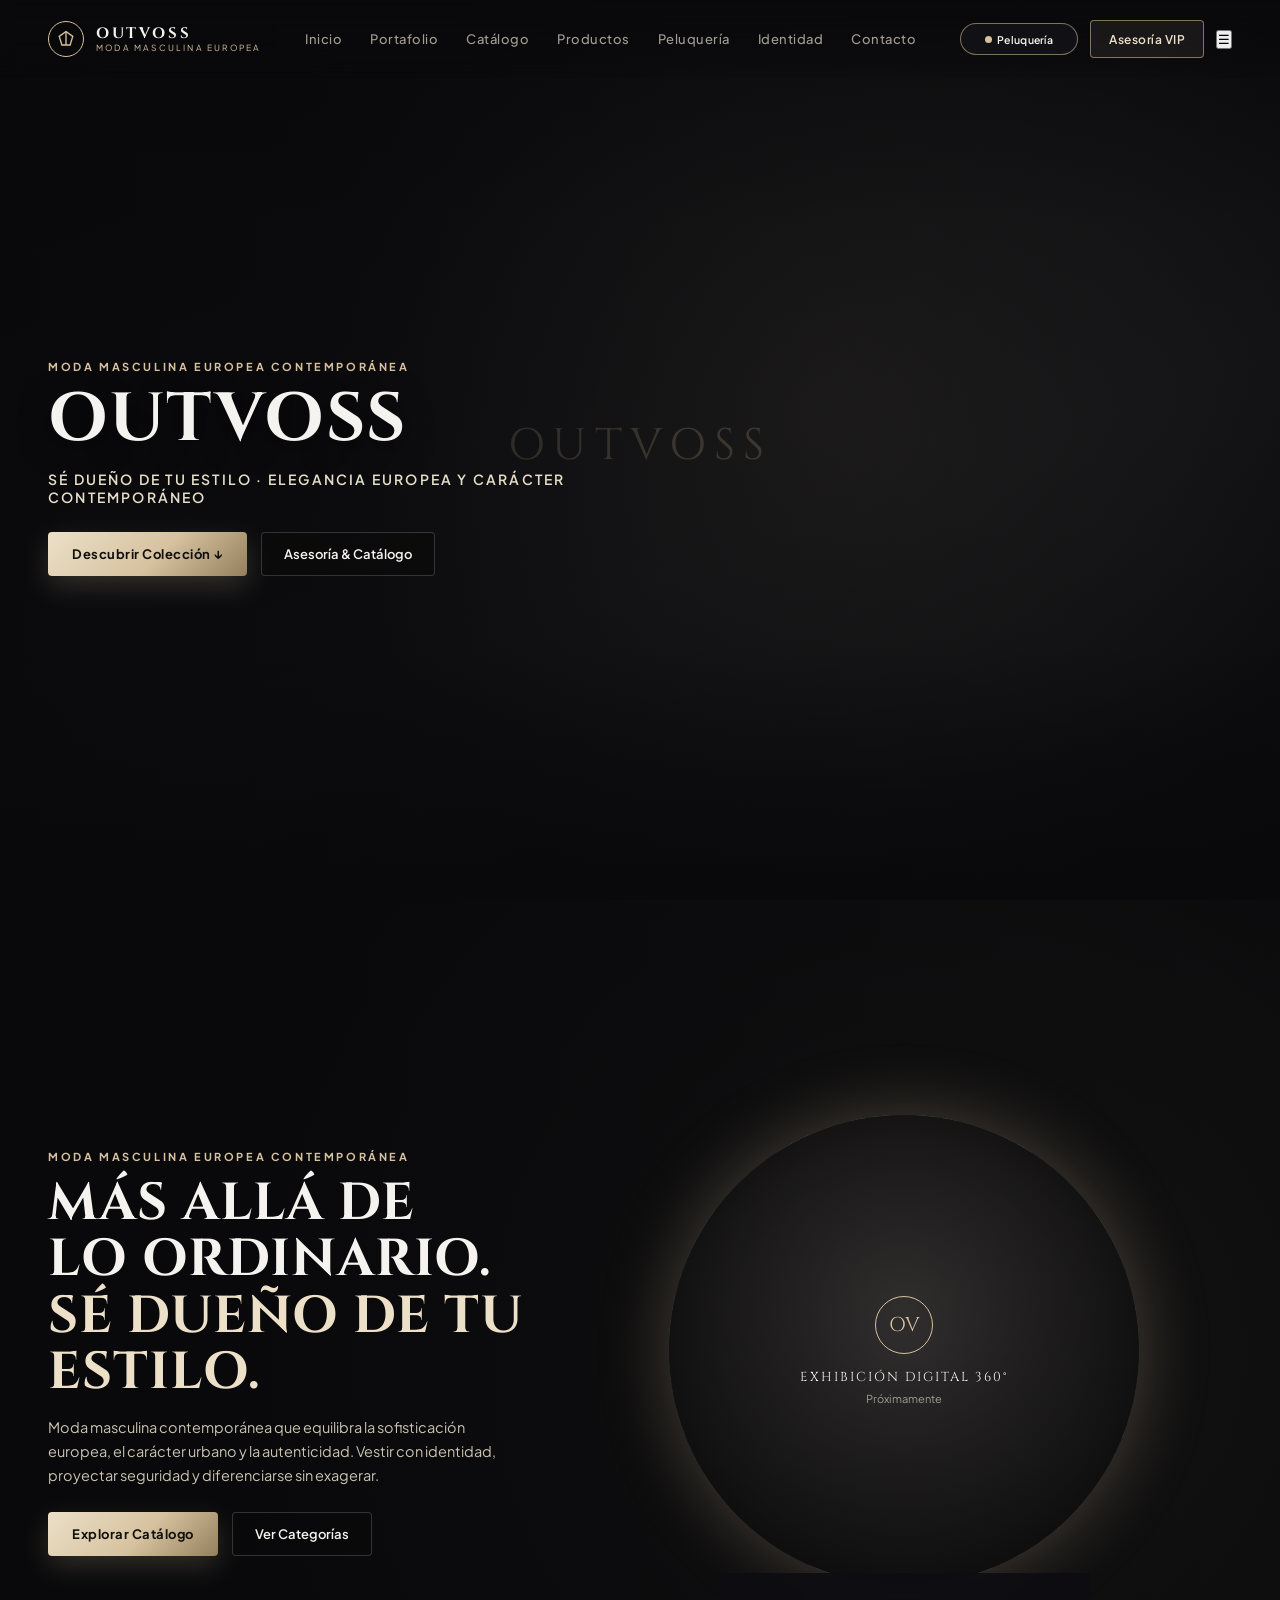
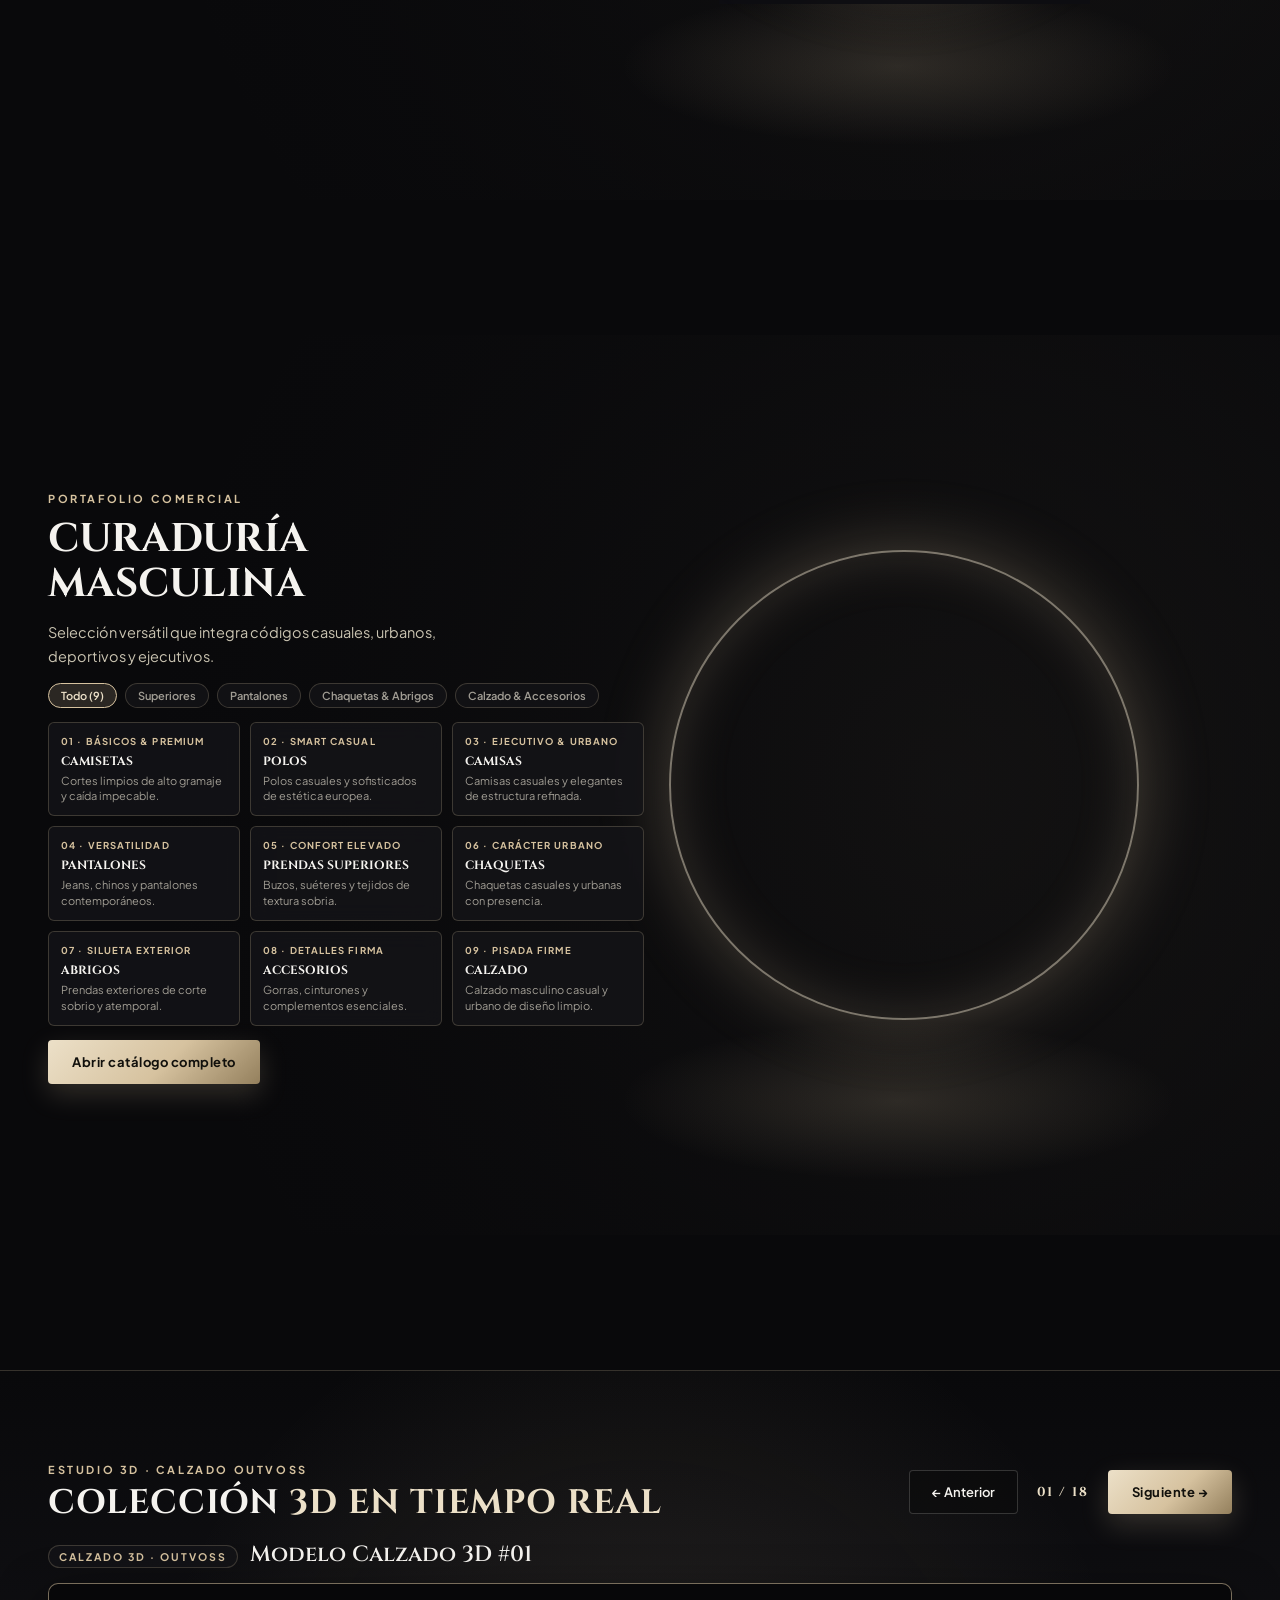
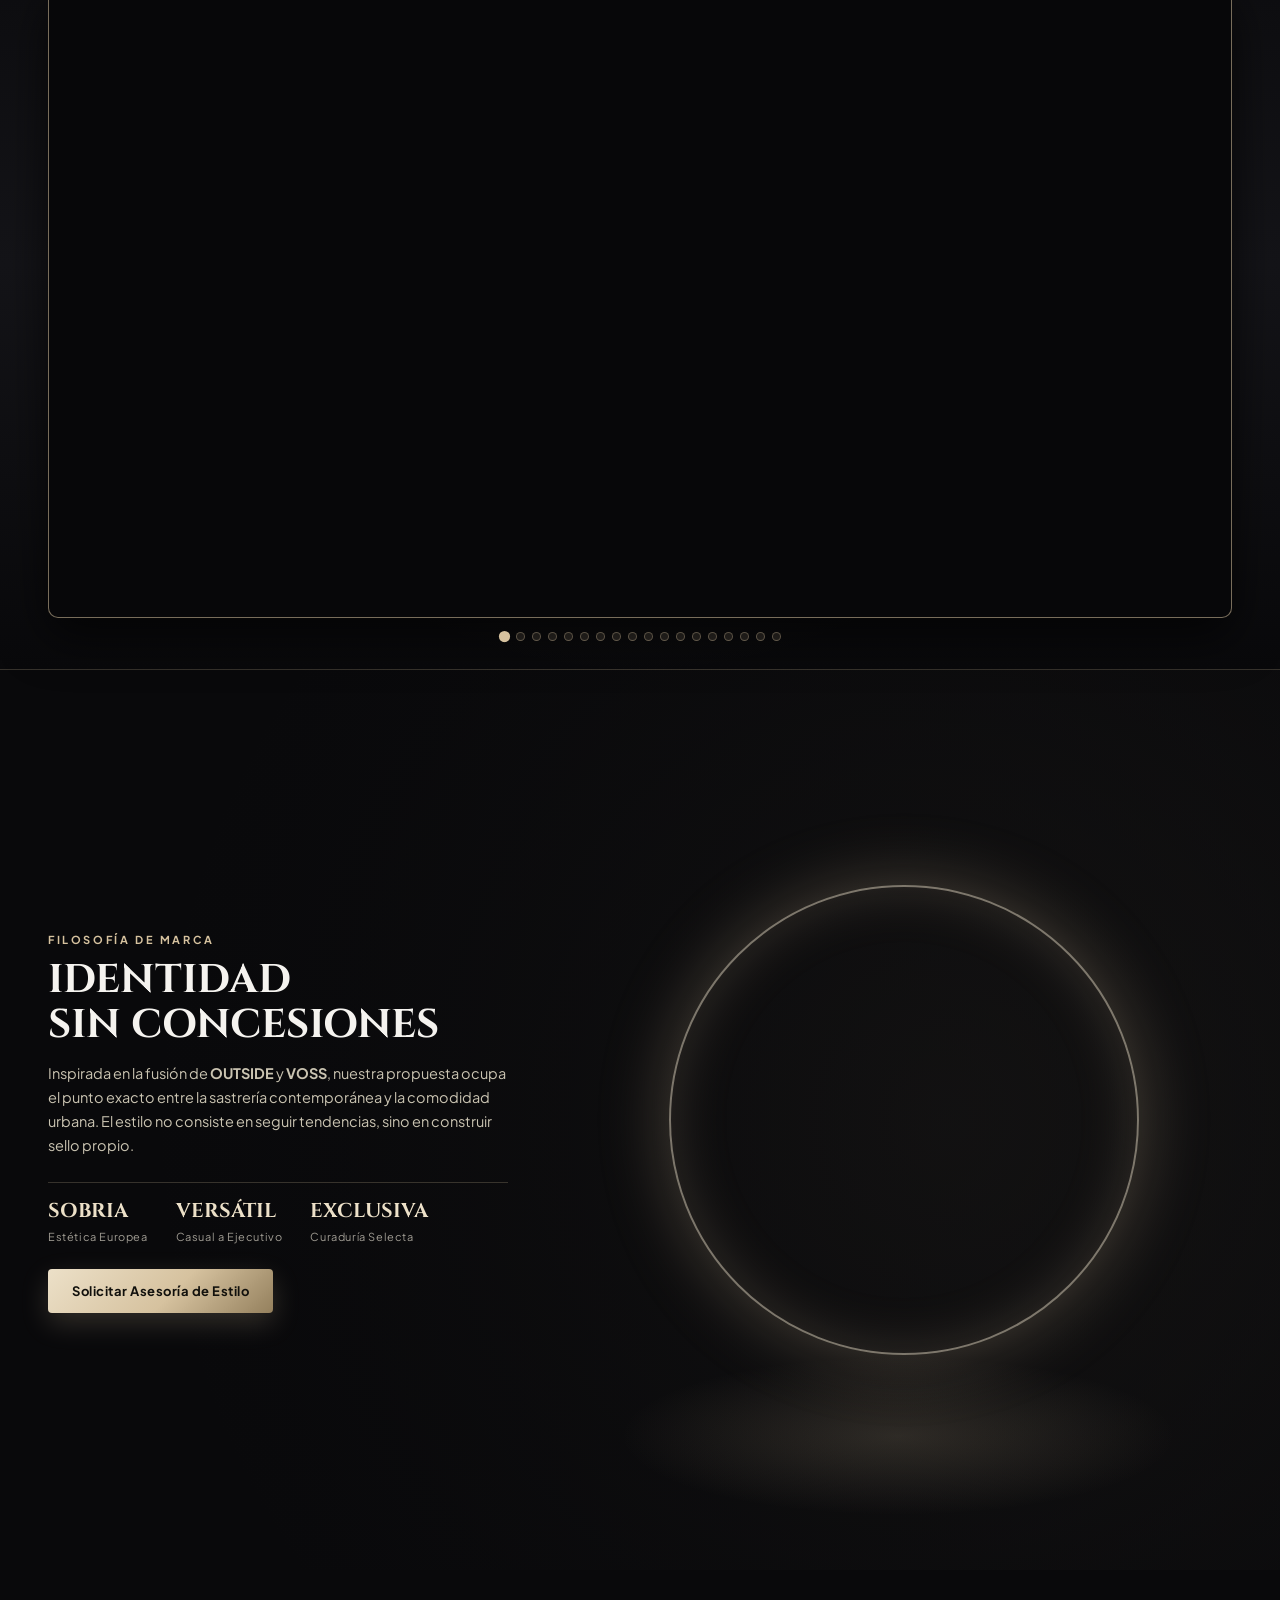
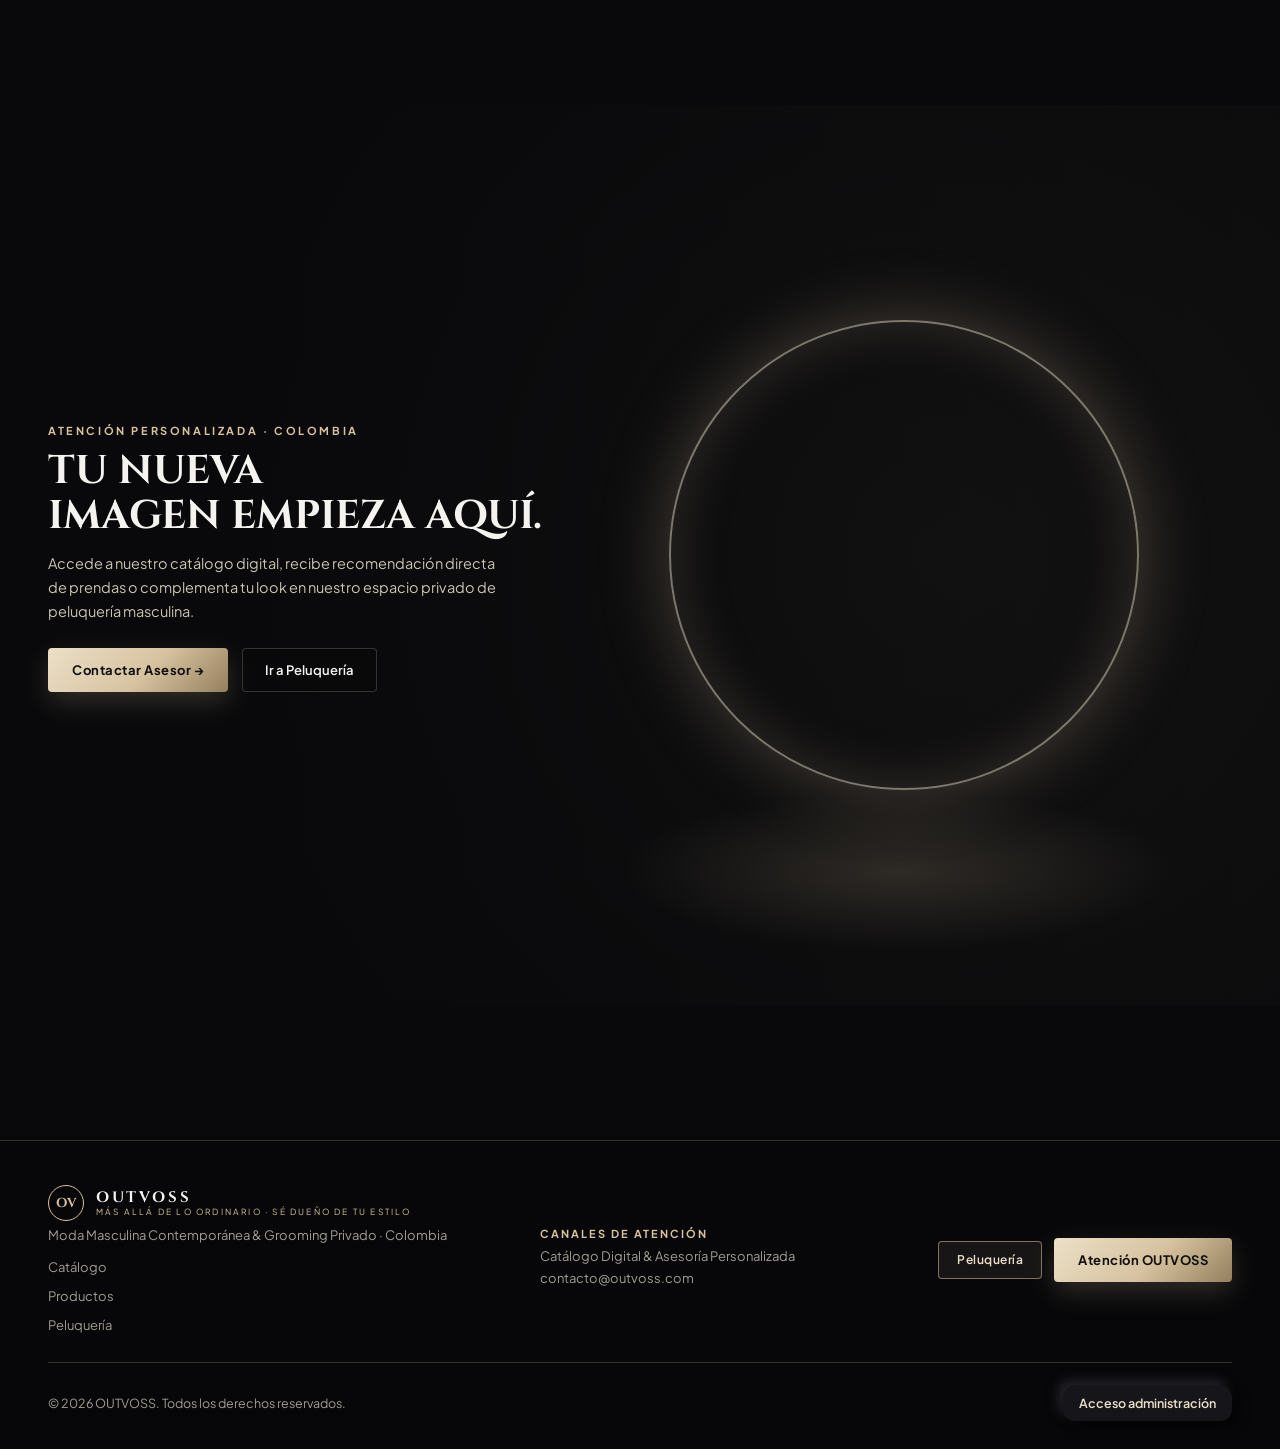
==== commit b7fc461a: "Add 'Productos' link to navigation and footer" ====
--- a/index.html
+++ b/index.html
@@ -54,6 +54,7 @@
       <a href="#outvoss-inicio">Inicio</a>
       <a href="#outvoss-portafolio">Portafolio</a>
       <a href="catalogo.html">Catálogo</a>
+      <a href="productos.html">Productos</a>
       <a href="peluqueria.html">Peluquería</a>
       <a href="#outvoss-filosofia">Identidad</a>
       <a href="#outvoss-canales">Contacto</a>
@@ -80,7 +81,7 @@
         <div class="cinema-player-stage">
           <video
             id="heroMp4Player"
-            src=""
+            src="https://res.cloudinary.com/r3qer78t/video/upload/v1786299280/InShot_20260809_120513339.mp4"
             autoplay
             loop
             muted
@@ -351,6 +352,7 @@
         <p class="footer-note">Moda Masculina Contemporánea & Grooming Privado · Colombia</p>
         <ul class="footer-links">
           <li><a href="catalogo.html">Catálogo</a></li>
+          <li><a href="productos.html">Productos</a></li>
           <li><a href="peluqueria.html">Peluquería</a></li>
         </ul>
       </div>
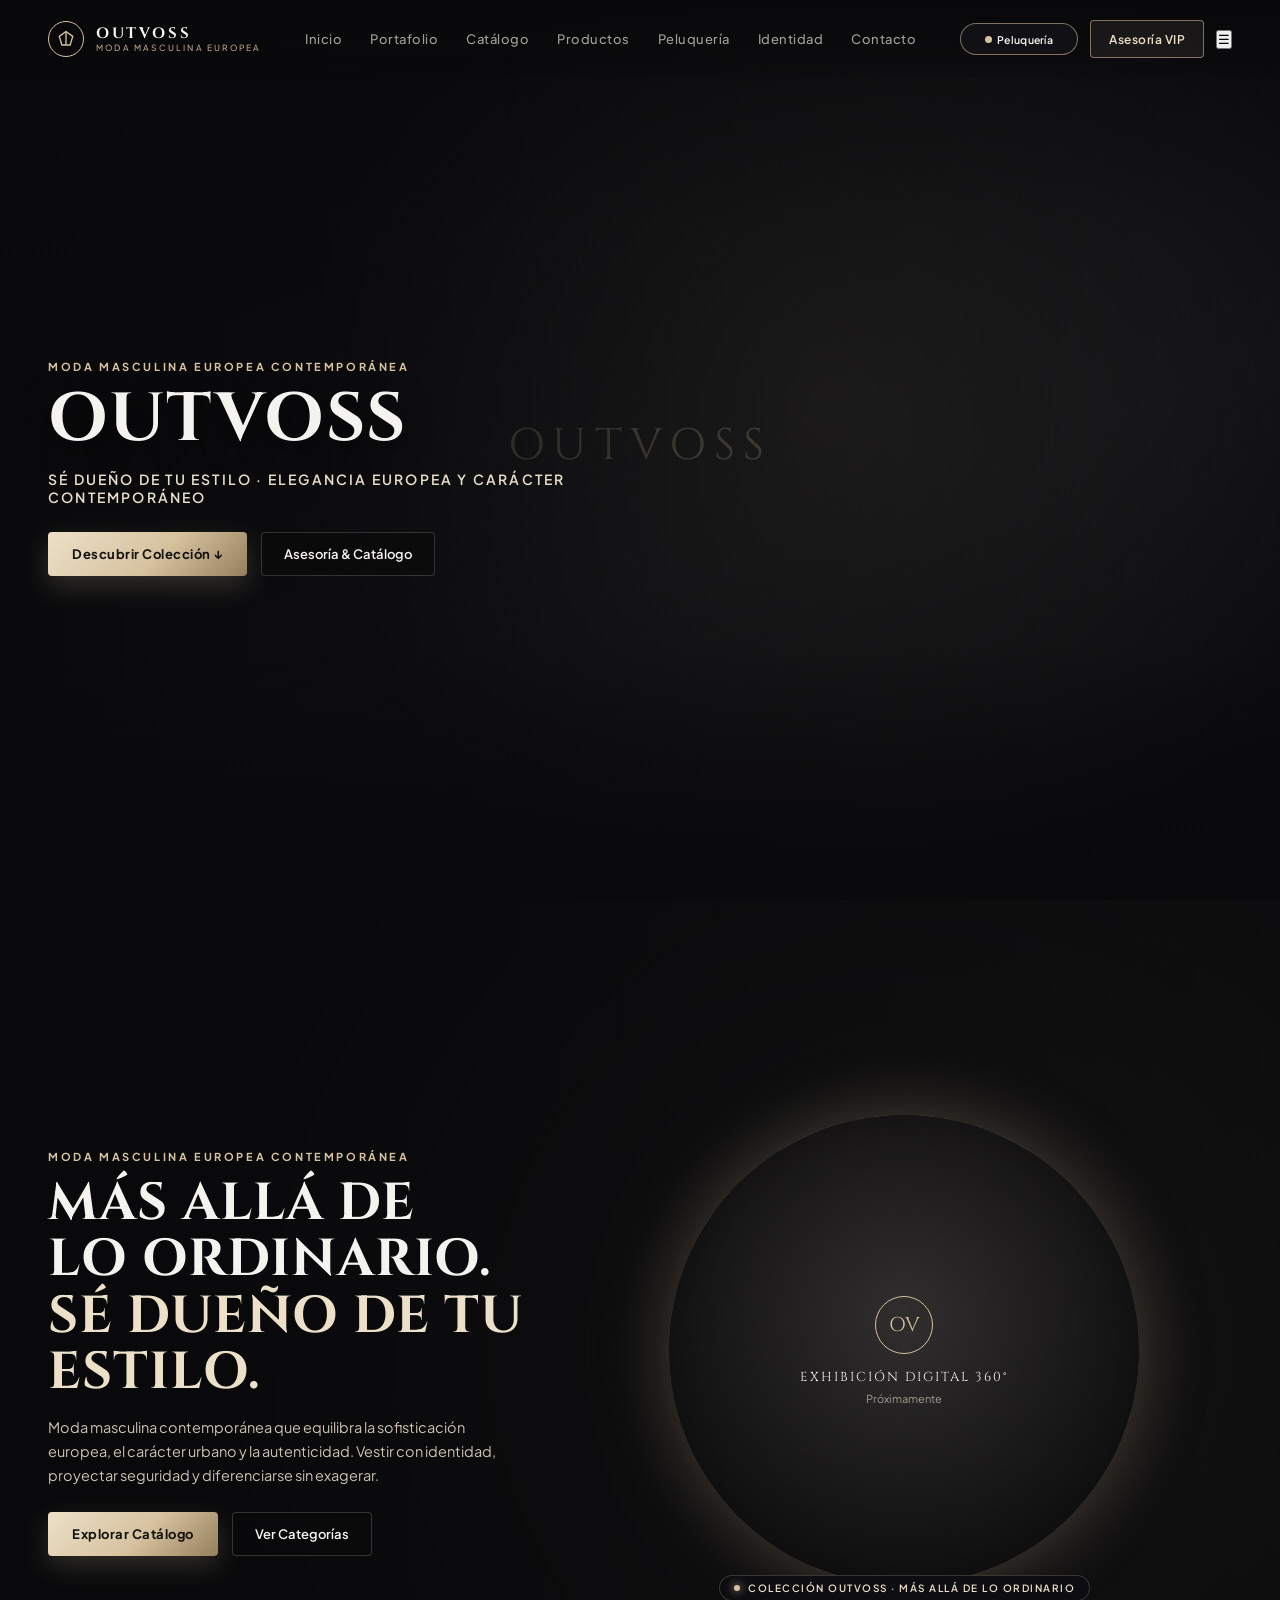
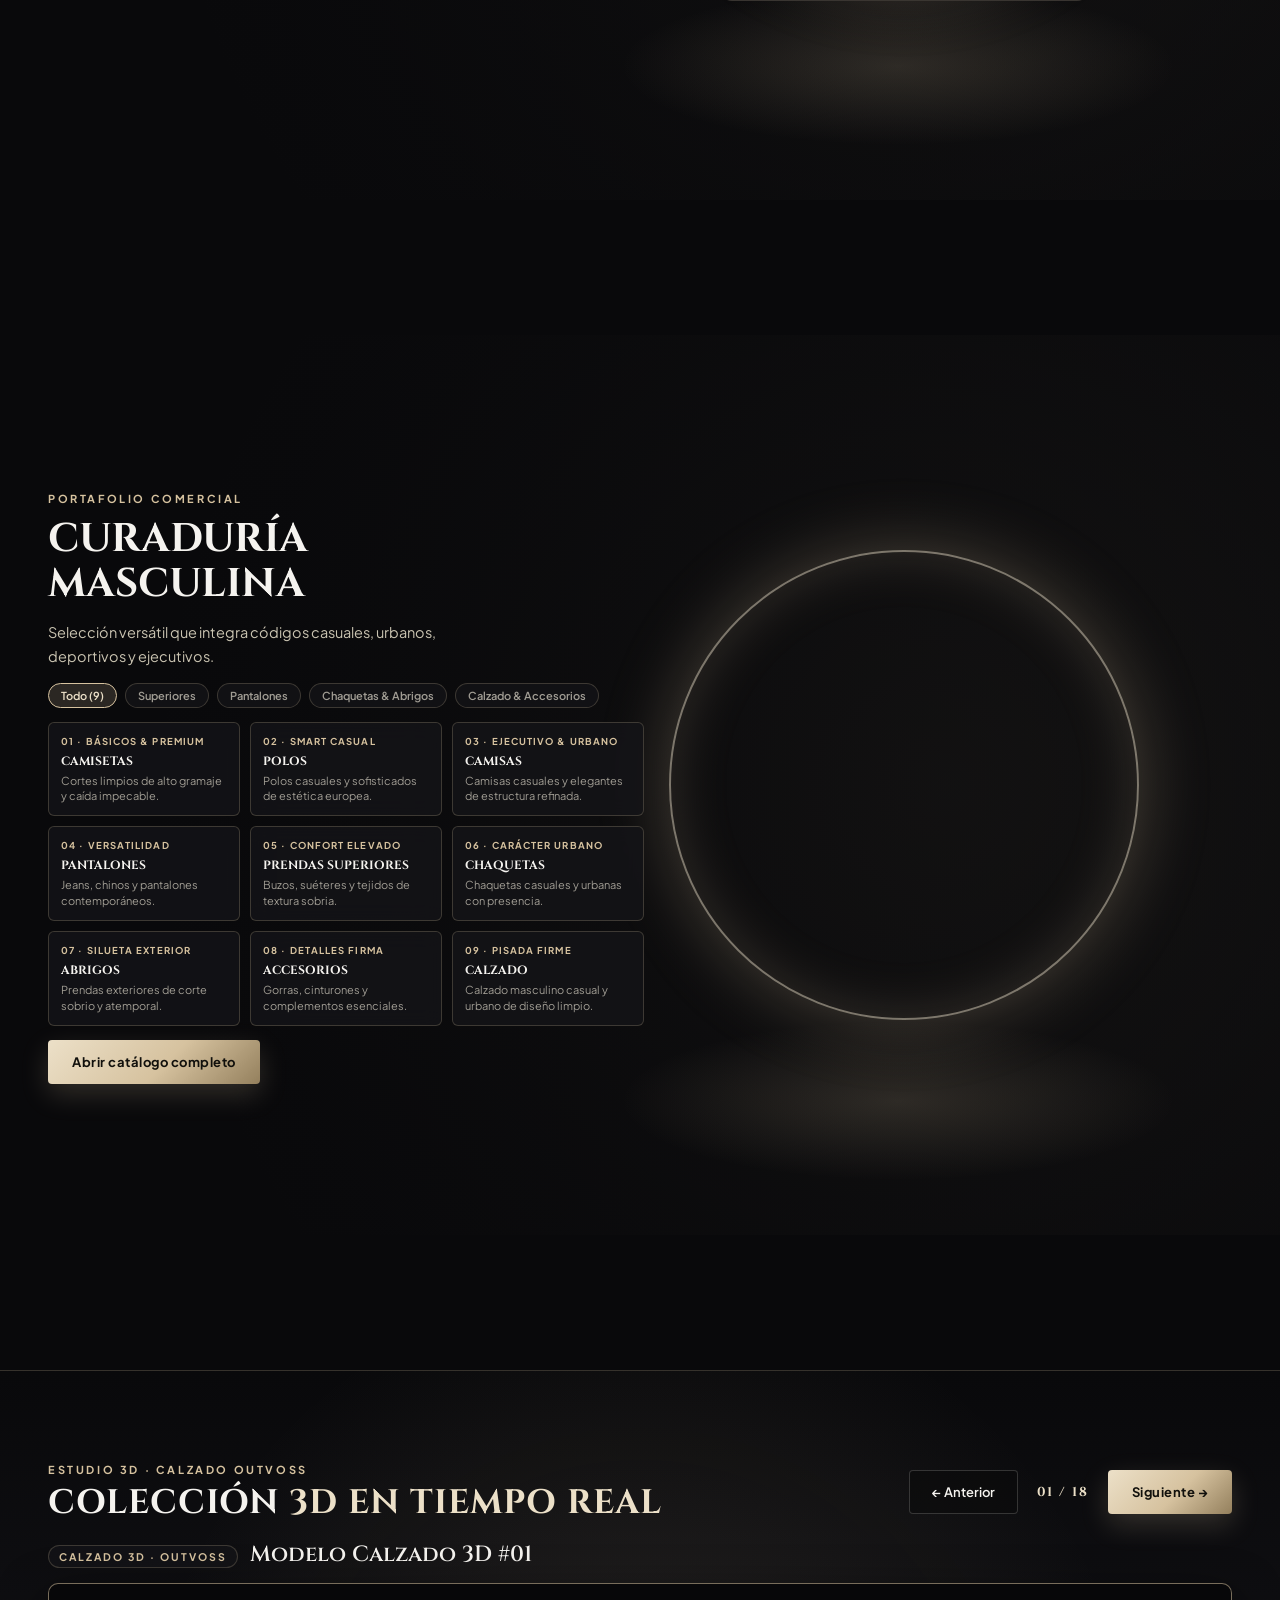
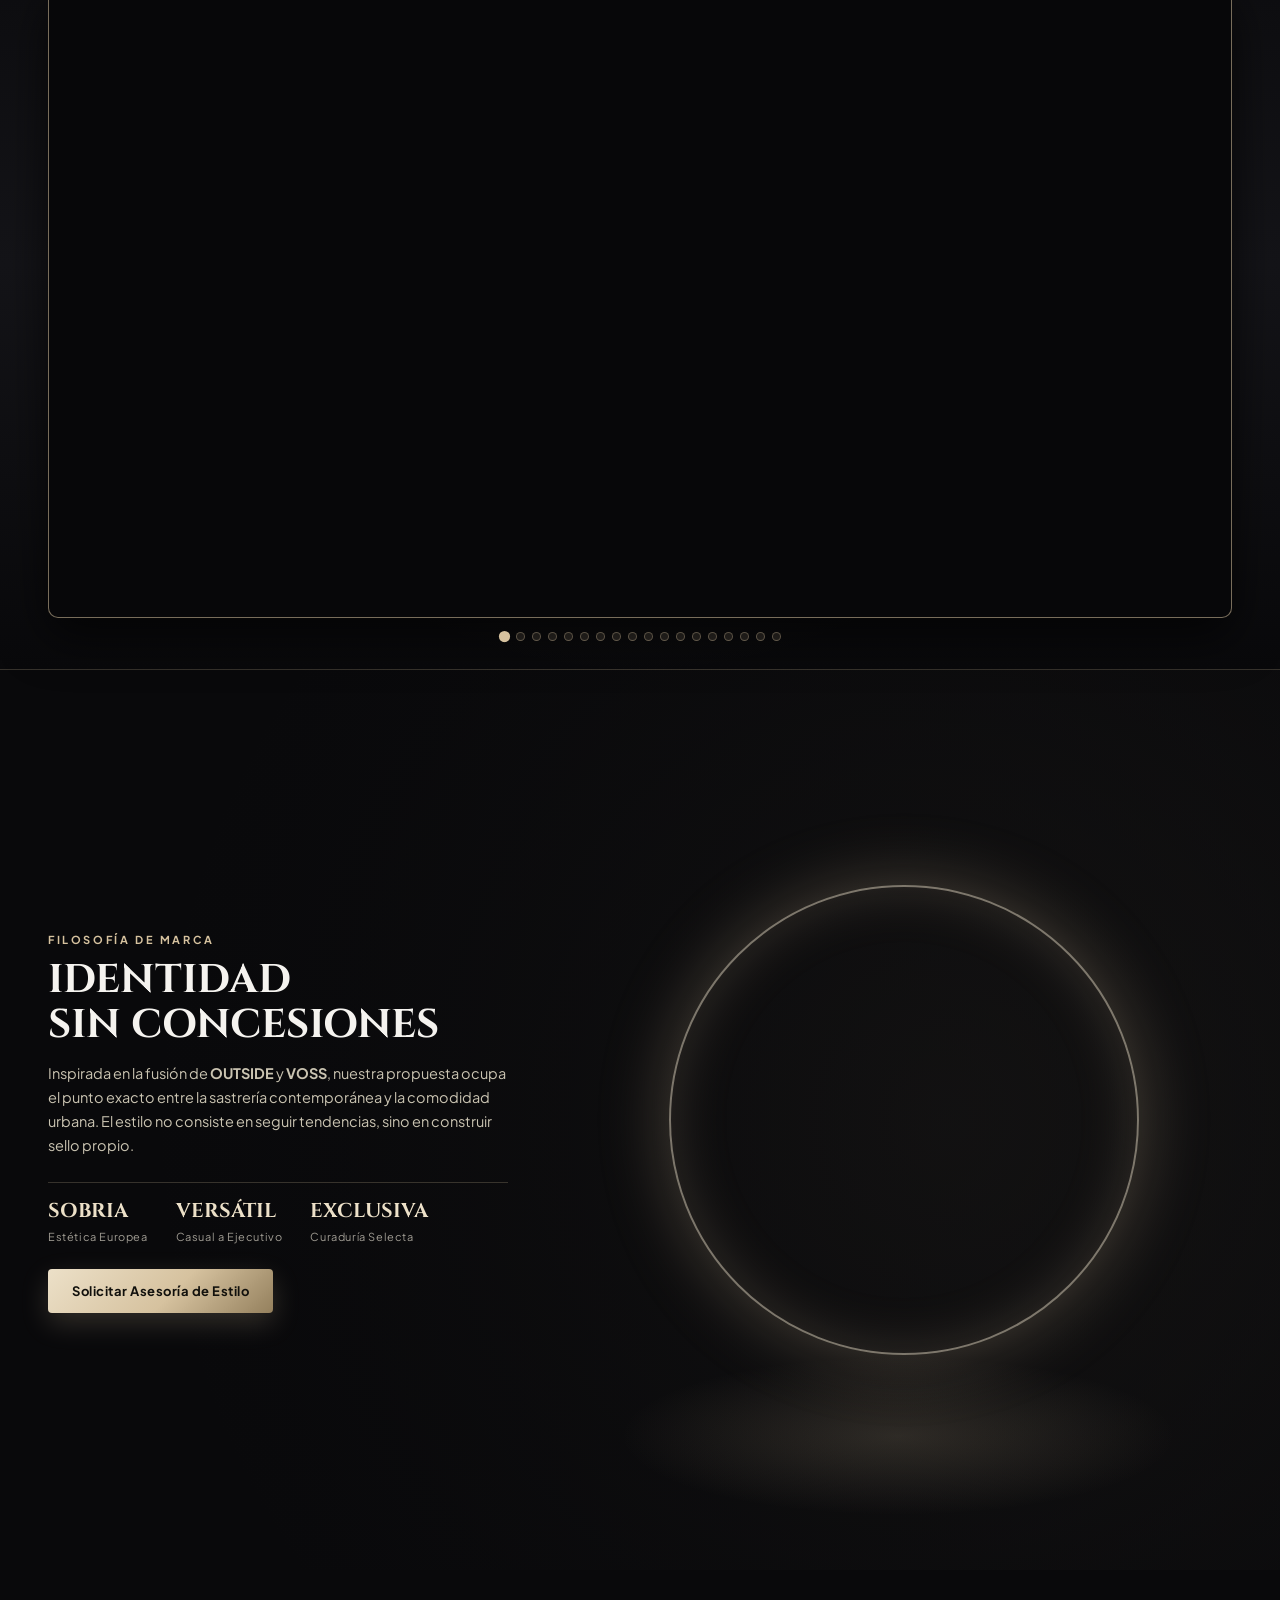
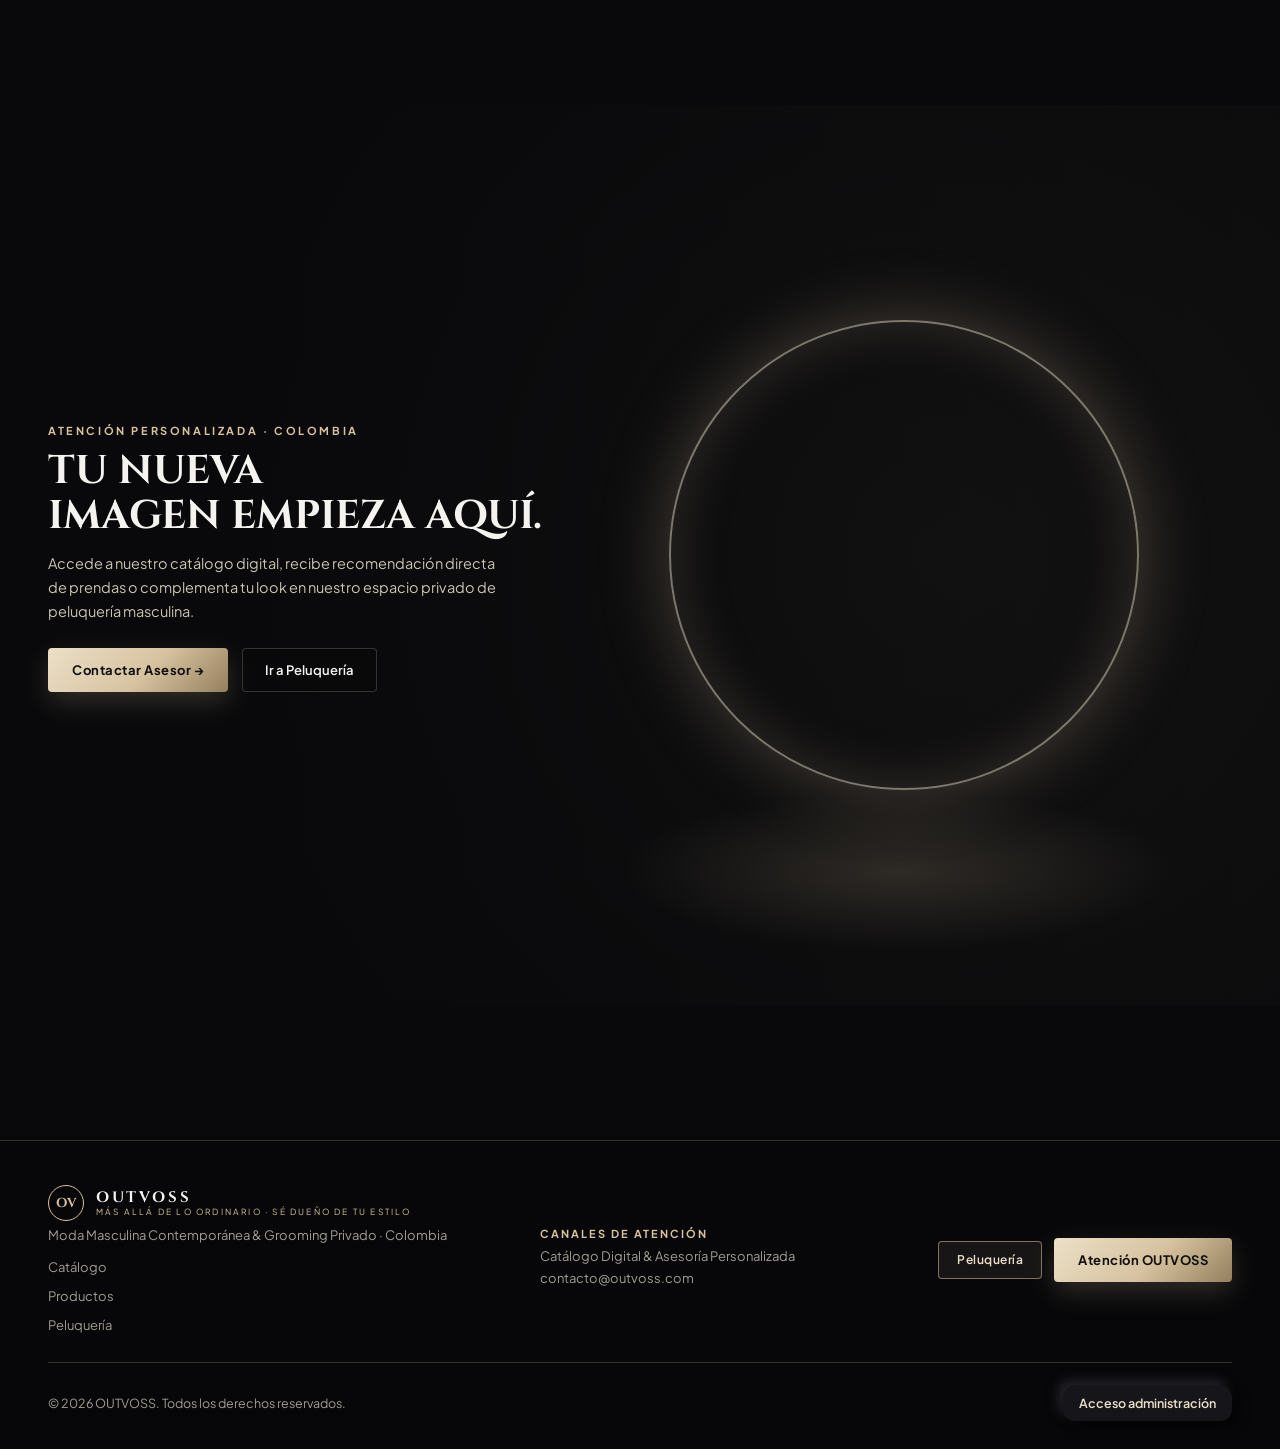
==== commit 08eb6db7: "Update video source URL in index.html" ====
--- a/index.html
+++ b/index.html
@@ -81,7 +81,7 @@
         <div class="cinema-player-stage">
           <video
             id="heroMp4Player"
-            src="https://res.cloudinary.com/r3qer78t/video/upload/v1786299280/InShot_20260809_120513339.mp4"
+            src="https://res.cloudinary.com/tzdi9rro/video/upload/v1795573593/InShot_20261124_212337232.mp4"
             autoplay
             loop
             muted
